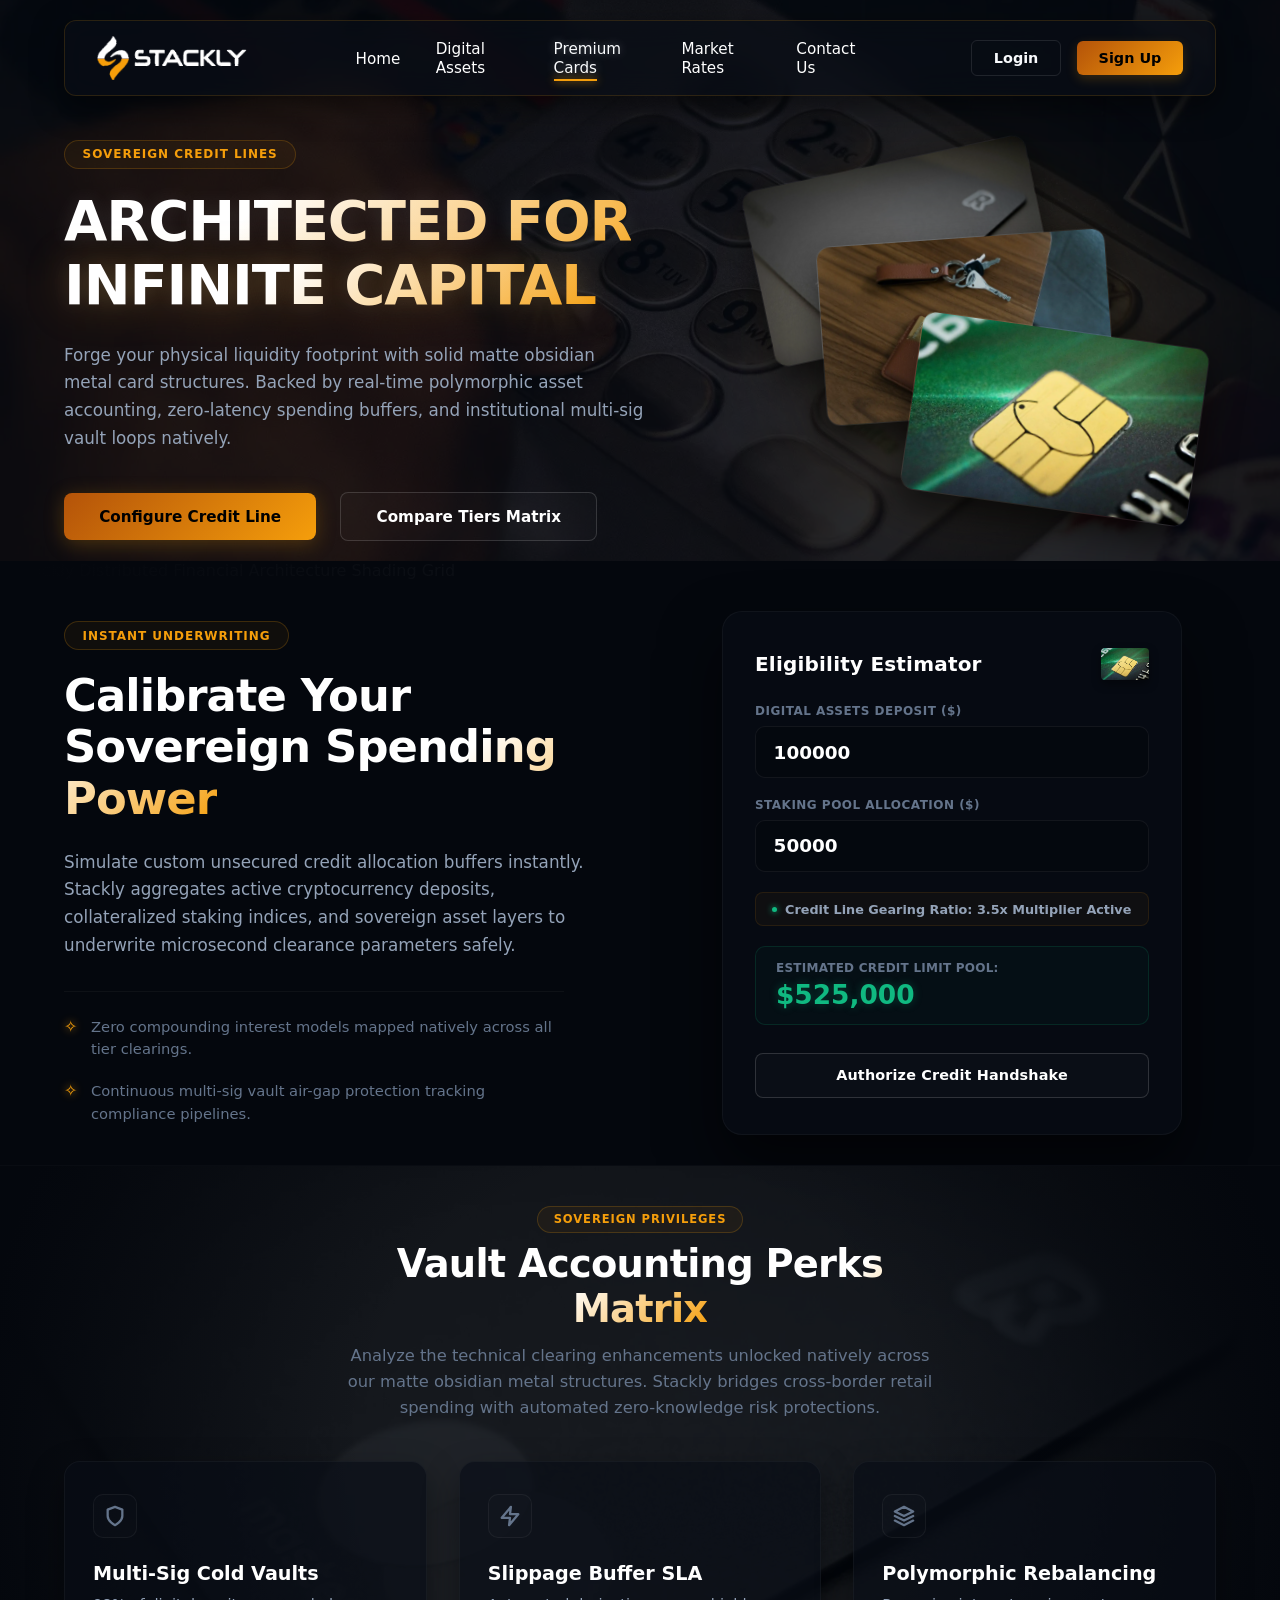
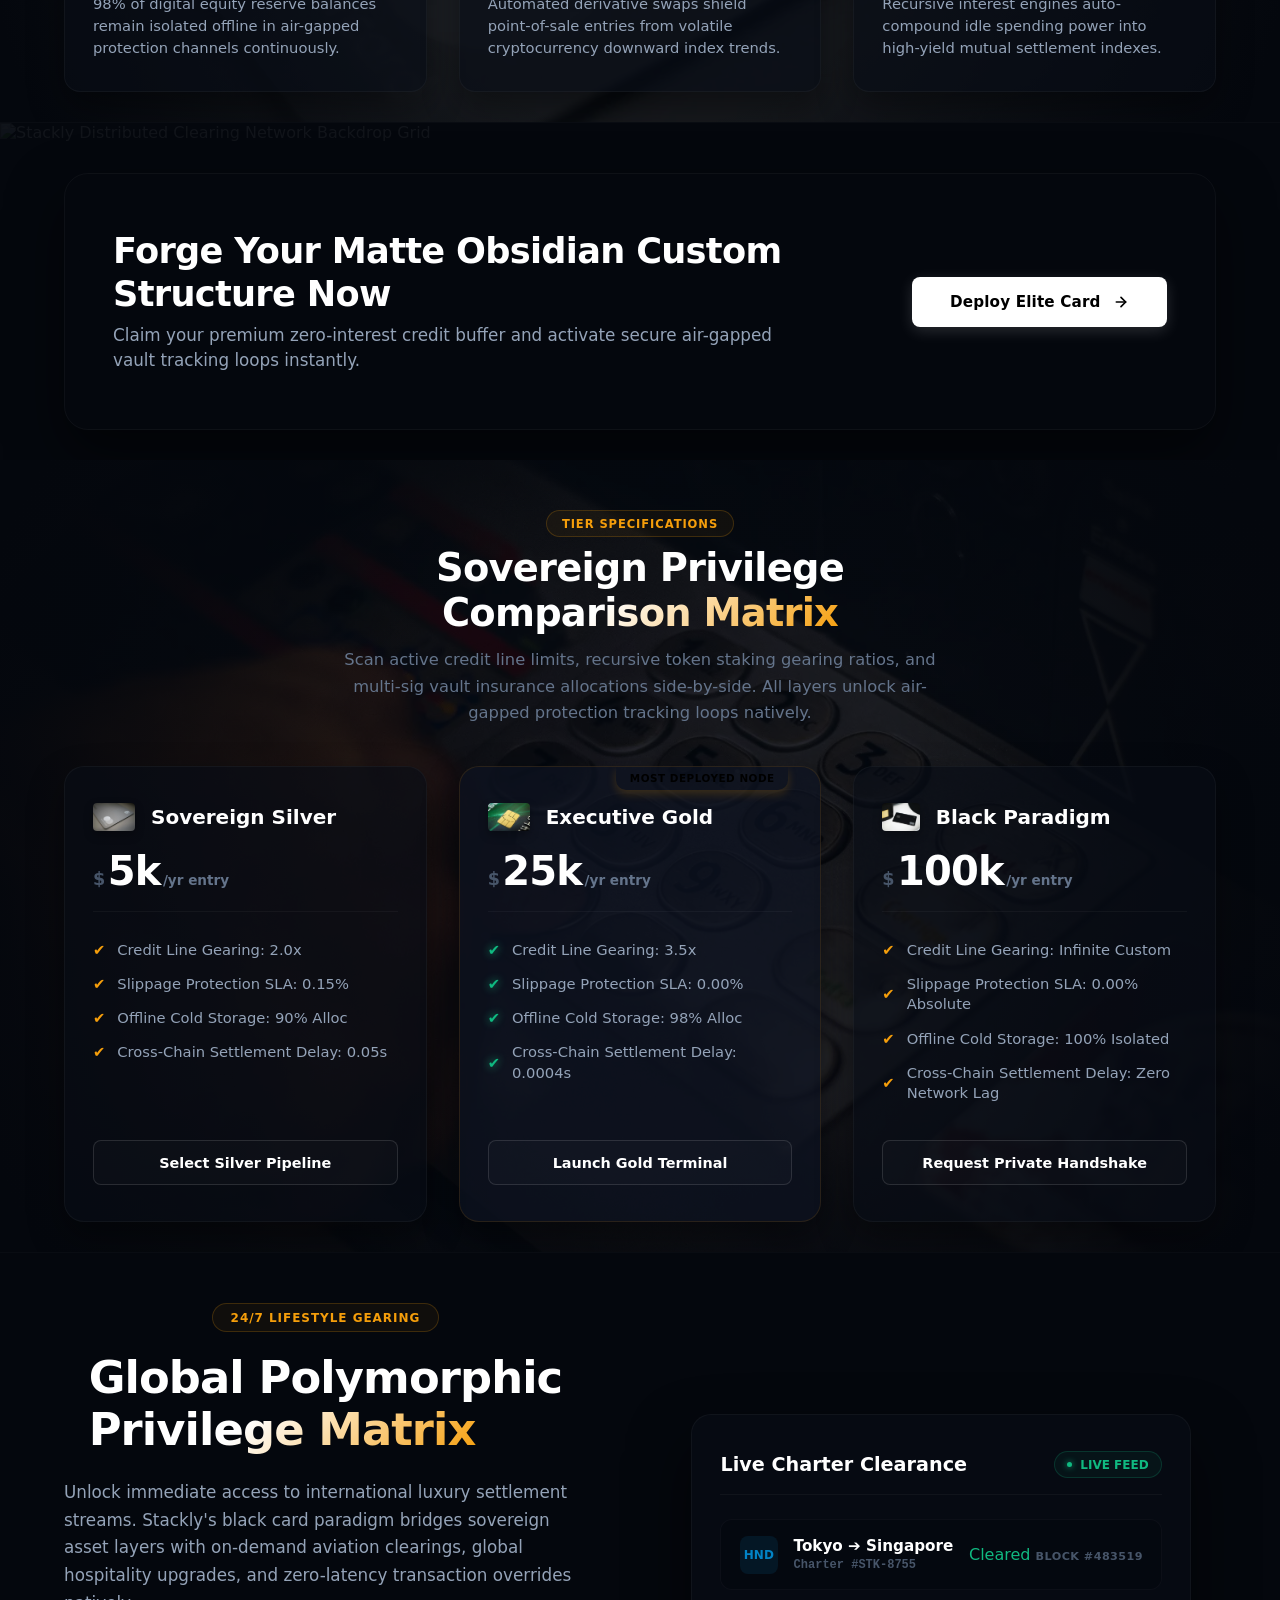
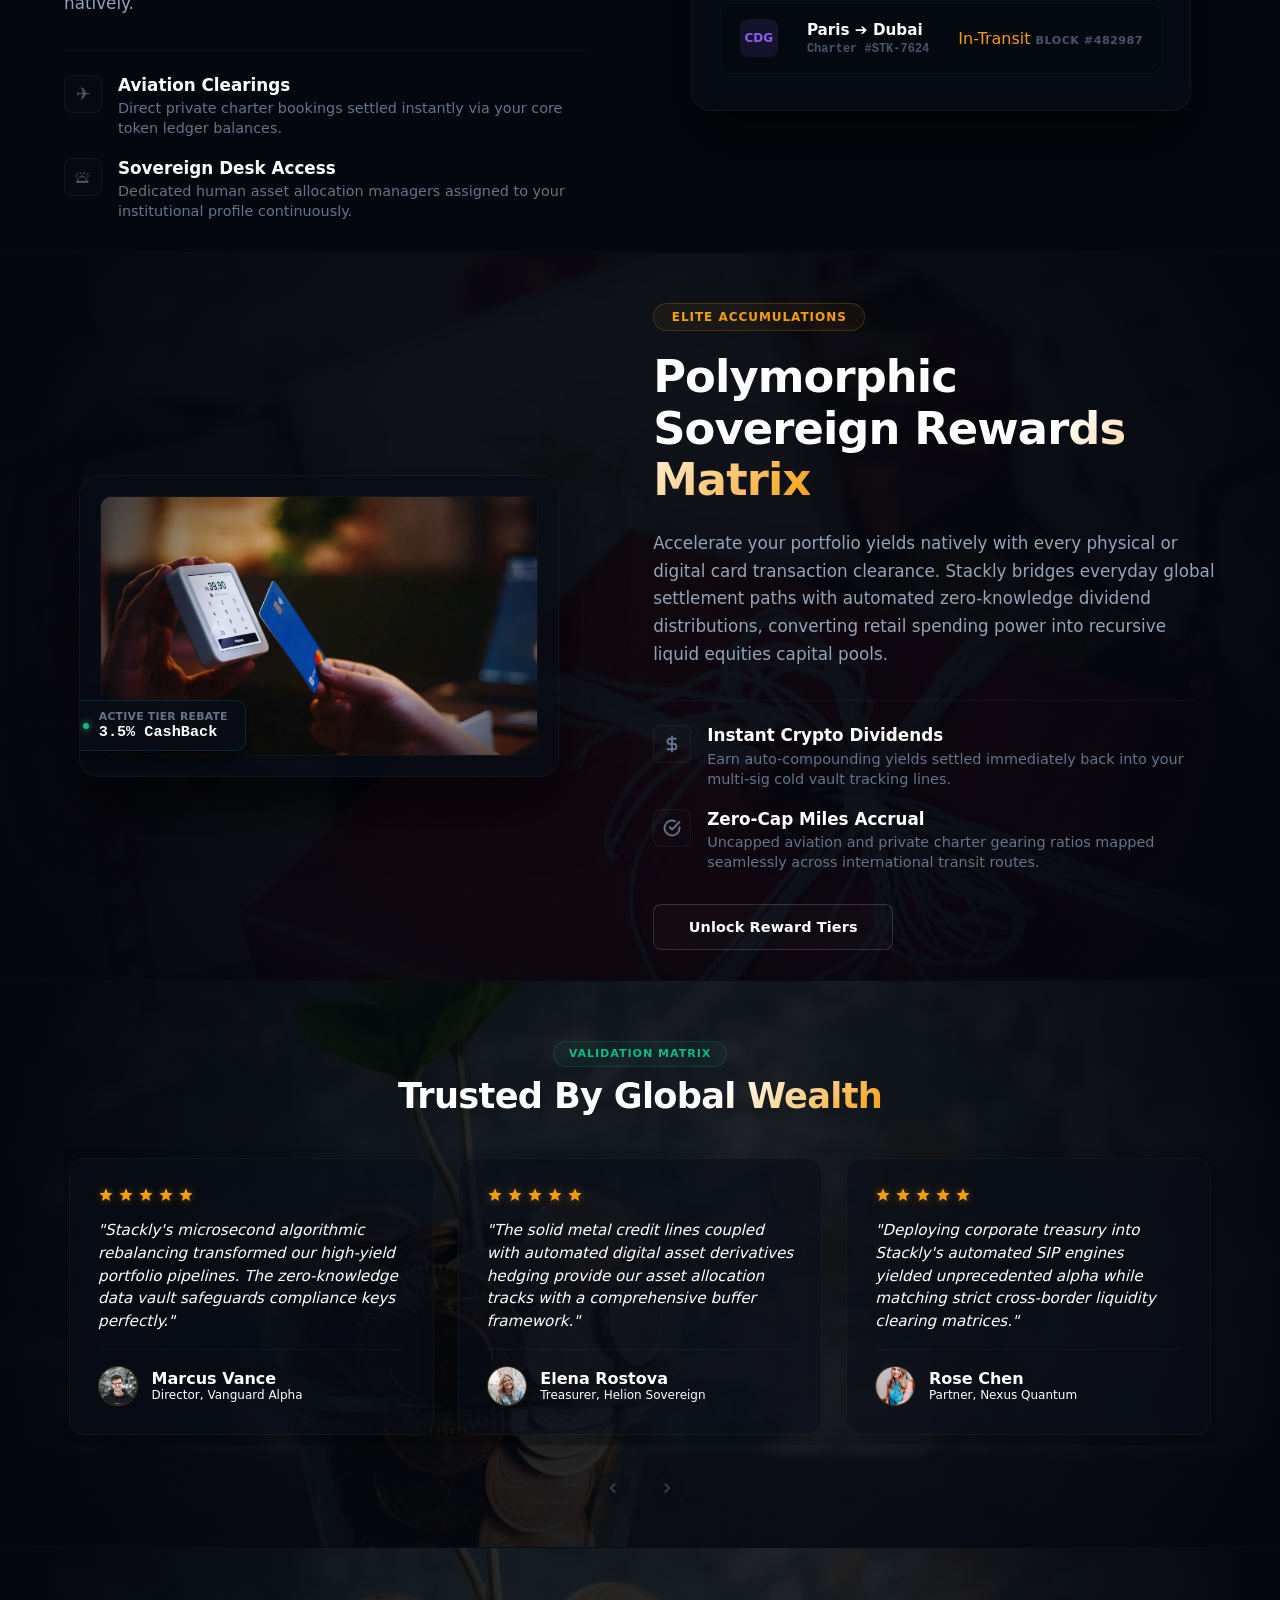
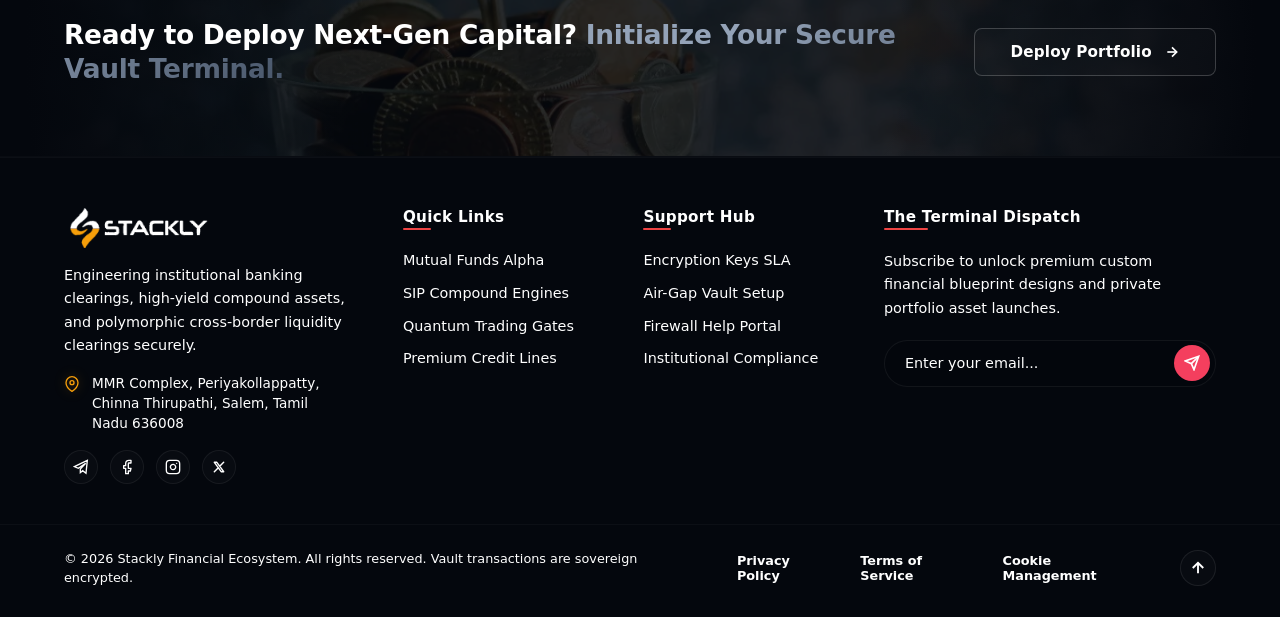
==== cards.html @ 2a7eddb9 "Completed pages" ====
<!DOCTYPE html>
<html lang="en">
<head>
    <meta charset="UTF-8">
    <meta name="viewport" content="width=device-width, initial-scale=1.0">
    <title>Secure Banking Entry | Stackly</title>
    <!-- Link to external CSS sheet -->
    <link rel="stylesheet" href="style.css">
</head>
<body>

    <!-- Preloader Shield Screen -->
    <div id="preloader">
        <div class="bg-grid"></div>
        <div class="preloader-content">
            
            <div class="logo-wrapper">
                <div class="logo-ring"></div>
                <!-- Premium Vector Bank Icon -->
                <svg class="logo-svg" viewBox="0 0 24 24" fill="none" stroke="currentColor" stroke-width="1.5" stroke-linecap="round" stroke-linejoin="round">
                    <path d="M12 22V8M5 12H19M5 17H19M2 22H22M12 2L2 7H22L12 2Z"/>
                </svg>
            </div>

            <h1>Stackly Secure Bank</h1>
            <div class="status-msg" id="loading-text">Initializing Firewall...</div>

            <div class="progress-container">
                <div class="progress-bar"></div>
            </div>
            
        </div>
    </div>

   
<script>
    // Dynamic Financial Network Handshake Messages
const updates = [
    { time: 0, text: "Initializing Security Firewall..." },
    { time: 600, text: "Configuring End-to-End Handshake..." },
    { time: 1300, text: "Syncing Cryptographic Ledger Assets..." },
    { time: 2000, text: "Gateway Decryption Approved." }
];

const textElement = document.getElementById('loading-text');

// Loop through each progress text sequence smoothly
updates.forEach(phase => {
    setTimeout(() => {
        textElement.innerText = phase.text;
        
        // Turn the final verification text status to glowing green
        if (phase.text.includes("Approved")) {
            textElement.style.color = "var(--success-glow)";
            textElement.style.textShadow = "0 0 10px rgba(16, 185, 129, 0.4)";
        }
    }, phase.time);
});

// Rigid dismissal trigger locked strictly under 3 seconds (2800 milliseconds)
window.addEventListener('DOMContentLoaded', () => {
    setTimeout(() => {
        const loader = document.getElementById('preloader');
        const content = document.getElementById('app-content');
        
        // Hide preloader shield via smooth visual transition
        loader.style.opacity = '0';
        loader.style.visibility = 'hidden';
        
        // Reveal main dashboard console workspace
        content.classList.add('visible');
    }, 2800); 
});

</script>
  

    <!-- Floating Transparent Header -->
<header class="navbar-wrapper">
        <div class="navbar-container">
            
            
            <div class="brand-logo" id="logoBtn" title="Refresh Secure Vault Terminal">
                <img src="./Assests/logo.webp" alt="Stackly Secure Finance Logo" class="brand-img-fallback">
                
            </div>

            <!-- Zone 2: Centered Navigation Menu List (Transforms into 75% wide drawer on mobile) -->
            <ul class="nav-links" id="navLinks">
    <li><a href="index.html" class="nav-item">Home</a></li>
    <li><a href="digitalassests.html" class="nav-item">Digital Assets</a></li>
    <li><a href="cards.html" class="nav-item">Premium Cards</a></li>
    <li><a href="rates.html" class="nav-item">Market Rates</a></li>
    <li><a href="contact.html" class="nav-item">Contact Us</a></li>
    
    <!-- Mobile View Specific Auth Buttons (Hidden on Desktop) -->
    <div class="auth-group mobile-only-auth">
        <a href="login.html" class="btn-auth btn-login">Login</a>
        <a href="signup.html" class="btn-auth btn-signup">Sign Up</a>
    </div>
</ul>

            <!-- Zone 3: Desktop View Specific Auth Buttons (Hidden on Mobile) -->
            <div class="auth-group desktop-only-auth">
                <a href="login.html" class="btn-auth btn-login">Login</a>
                <a href="signup.html" class="btn-auth btn-signup">Sign Up</a>
            </div>

            <!-- Mobile View Hamburger Icon Button Interface -->
            <button class="hamburger-trigger" id="hamburgerToggle" aria-label="Toggle Navigation Menu">
                <span class="bar"></span>
                <span class="bar"></span>
                <span class="bar"></span>
            </button>

        </div>
    </header>
    
    <!-- Dim Dark Screen Background Overlay veil -->
    <div class="menu-overlay" id="menuOverlay"></div>

<script>
      document.addEventListener('DOMContentLoaded', () => {
    
    // Core Layout Interaction Handles Declarations
    const logoBtn = document.getElementById('logoBtn');
    const hamburgerToggle = document.getElementById('hamburgerToggle');
    const navLinks = document.getElementById('navLinks');
    const menuOverlay = document.getElementById('menuOverlay');
    const navItems = document.querySelectorAll('.nav-item');

    // ==========================================================================
    // 1. BRAND LOGO HARD PAGE REFRESH ENGINE
    // ==========================================================================
    if (logoBtn) {
        logoBtn.addEventListener('click', (event) => {
            event.preventDefault();
            window.location.reload(); // Invokes immediate native hard page document refresh loop
        });
    }

    // ==========================================================================
    // 2. GLASSMORPHISM AUTO-SCROLL MONITOR
    // ==========================================================================
    window.addEventListener('scroll', () => {
        const headerNode = document.querySelector('.navbar-wrapper');
        if (headerNode) {
            if (window.scrollY > 30) {
                headerNode.classList.add('scrolled');
            } else {
                headerNode.classList.remove('scrolled');
            }
        }
    });

    // ==========================================================================
    // 3. RESPONSIVE HAMBURGER & 75% SIDEBAR DRAWER MASTER CONTROLLERS
    // ==========================================================================
    function openMenu() {
        if (hamburgerToggle && navLinks && menuOverlay) {
            hamburgerToggle.classList.add('active');
            navLinks.classList.add('open');
            menuOverlay.classList.add('active');
            
            // FREEZES BACKGROUND SCROLLING: Symmetrically locks window views across both root body & html tags
            document.body.classList.add('scroll-locked');
            document.documentElement.classList.add('scroll-locked');
        }
    }

    function closeMenu() {
        if (hamburgerToggle && navLinks && menuOverlay) {
            hamburgerToggle.classList.remove('active');
            navLinks.classList.remove('open');
            menuOverlay.classList.remove('active');
            
            // ALLOWS SCROLLING AGAIN: Wipes constraint classes to return liquid background tracking instantly
            document.body.classList.remove('scroll-locked');
            document.documentElement.classList.remove('scroll-locked');
        }
    }

    if (hamburgerToggle) {
        hamburgerToggle.addEventListener('click', () => {
            if (navLinks && navLinks.classList.contains('open')) {
                closeMenu();
            } else {
                openMenu();
            }
        });
    }
    
    if (menuOverlay) {
        menuOverlay.addEventListener('click', closeMenu);
    }

    // Automatically close mobile menu and unlock scrolling if a user hits any active navigation link anchor choice
    navItems.forEach(item => {
        item.addEventListener('click', closeMenu);
    });

    // ==========================================================================
    // 4. GLOBAL INTERCEPTION ROUTER FOR 404 TEMPLATE TARGETS
    // ==========================================================================
    const secureLinks404 = document.querySelectorAll('a[href="404.html"], .btn-auth');

    secureLinks404.forEach(link => {
        link.addEventListener('click', (event) => {
            event.preventDefault(); 
            closeMenu(); // Safeguard: shut open drawers before navigation transitions
            
            const interfaceSegmentName = link.textContent.trim() || "Secure Gateway Module";
            alert(`🔍 Stackly Route Monitor:\n\n"${interfaceSegmentName}" has been routed into a 404 navigation point safely!`);
            window.location.href = "404.html";
        });
    });

    // ==========================================================================
    // 5. SAFETY CANVAS CLEAN SWEEP OVERRIDE
    // ==========================================================================
    window.addEventListener('resize', () => {
        // Auto-unlocks page scrolling if window workspace scales dynamically back up past mobile limits
        if (window.innerWidth > 1024) {
            closeMenu(); 
        }
    });
});

// --- 14. PRELOADER TERMINAL INTERFACE COMPLETE DETECTION & NAVBAR REVELATION ENGINE ---
document.addEventListener('DOMContentLoaded', () => {
    const preloaderElement = document.getElementById('preloader');
    const masterNavbarWrapper = document.querySelector('.navbar-wrapper');

    // Simulate standard preloader duration timing catch up curves loops
    // Change the timeout delay milliseconds metrics to match your exact loader animation timing config
    setTimeout(() => {
        if (preloaderElement) {
            // 1. Fade out and disable the preloader screen overlays interface canvas
            preloaderElement.style.opacity = '0';
            preloaderElement.style.visibility = 'hidden';
        }

        // 2. Safely reveal the premium glassmorphic navigation header capsule bar after the loader drops out
        if (masterNavbarWrapper) {
            masterNavbarWrapper.classList.add('navbar-visible');
        }
    }, 2500); // 2500ms matches the 2.5s progress-bar loading animation timeline
});

// --- 25. AUTOMATED DYNAMIC NAVIGATION ACTIVE TRACKING ENGINE ---
document.addEventListener('DOMContentLoaded', () => {
    // Extract the complete trailing pathname string segment from the active browser window address
    // Example: "/index.html" or "/digitalassests.html"
    const standardCurrentPath = window.location.pathname;
    
    // Target all navigation anchor link elements rendered inside the master container list
    const masterMenuLinks = document.querySelectorAll('.nav-links .nav-item');

    masterMenuLinks.forEach(link => {
        // Retrieve the literal string contents of the specific node href attribute entry
        const linkTargetHref = link.getAttribute('href');

        // Clean slate reset: Strip any existing active modifiers to avoid page state pollution bugs
        link.classList.remove('active');

        // 1. Precise Path Matching Filter Logic Guard
        if (standardCurrentPath.endsWith(linkTargetHref)) {
            link.classList.add('active');
        } 
        
        // 2. Baseline Default Fallback Guard: If path is a raw root folder slash "/", force Home active status
        else if ((standardCurrentPath === '/' || standardCurrentPath.endsWith('/')) && linkTargetHref === 'index.html') {
            link.classList.add('active');
        }
    });
});

</script>

<!-- Section: Premium Cards High-Impact Portfolio Hero -->
<section class="cards-hero-viewport" id="cards-home" aria-labelledby="cards-hero-headline">
    
    <!-- Zone 1: Ambient Canvas Backdrop Configurations -->
    <div class="cards-bg-canvas">
        <img src="./Assests/ATM pin - bg.webp" alt="Stackly Elite Clearing Matrix Grid" class="cards-vector-backing">
        <div class="cards-masking-shade"></div>
    </div>

    <!-- Zone 2: Main Grid Matrix Constraint Wrapper -->
    <div class="cards-layout-matrix">
        
        <!-- Column A: Descriptive Text Hub Component -->
        <div class="cards-text-cluster">
            <span class="cards-pill-lbl">Sovereign Credit Lines</span>
            <h1 class="cards-title" id="cards-hero-headline">Architected For <br><span>Infinite Capital</span></h1>
            <p class="cards-paragraph">
                Forge your physical liquidity footprint with solid matte obsidian metal card structures. Backed by real-time polymorphic asset accounting, zero-latency spending buffers, and institutional multi-sig vault loops natively.
            </p>
            <div class="cards-action-row">
                <a href="404.html" class="cards-btn btn-gold-neon">Configure Credit Line</a>
                <a href="404.html" class="cards-btn btn-glass-outline">Compare Tiers Matrix</a>
            </div>
        </div>

        <!-- Column B: Asymmetric 3D Tiered Multi-Card Stack Panel -->
        <div class="cards-interactive-pane">
            <div class="card-stack-wrapper">
                <div class="cards-radial-backdrop"></div>
                
                <!-- Card Layer 1: Silver Sovereign Tier -->
                <div class="physical-card-layer card-silver-tier drift-animation-alpha">
                    <img src="./Assests/platinum card.webp" alt="Stackly Sovereign Silver Tier Membership Metal Card" class="card-asset-img">
                </div>

                <!-- Card Layer 2: Gold Vault Executive Tier -->
                <div class="physical-card-layer card-gold-tier drift-animation-beta">
                    <img src="./Assests/gold.webp" alt="Stackly Executive Gold Tier Vault Access Metal Card" class="card-asset-img">
                </div>

                <!-- Card Layer 3: Black Paradigm Elite Tier -->
                <div class="physical-card-layer card-black-tier drift-animation-gamma">
                    <img src="./Assests/infinite card.webp" alt="Stackly Black Paradigm Sovereign Allocation Metal Card" class="card-asset-img">
                </div>

            </div>
        </div>

    </div>
</section>

<style>
    /* ==========================================================================
   STACKLY PREMIUM CARDS PORTFOLIO HERO DESIGN ARCHITECTURE
   ========================================================================== */

/* ==========================================================================
   STACKLY PREMIUM CARDS PORFOLIO HERO - FIXED SPACING UNLOCK
   ========================================================================== */

.cards-hero-viewport {
    position: relative !important;
    display: block !important;
    clear: both !important; /* Forces strict block flow isolation downwards beneath headers */
    width: 100% !important;
    background-color: #04070d;
    
    /* FIXED: Changed from 100vh to auto to stop the browser from forcing empty bottom spacing stretching */
    min-height: auto !important; 
    height: auto !important;
    
    /* SPECIFIC CONFIGURATION: RIGID COMPACT VERTICAL SPACING CONTROLS */
    padding-top: 140px !important;   /* Re-biased top cushion area down to 140px to leave clean space clearance for floating navbar */
    padding-bottom: 20px !important;  /* CRITICAL SPEC SPEC: Hard-locked bottom space strictly to 10px */
    
    box-sizing: border-box;
    overflow: hidden;
    z-index: 5;
}


/* Ambient canvas setup layers backdrop mesh */
.cards-bg-canvas {
    position: absolute;
    top: 0; left: 0; width: 100%; height: 100%;
    z-index: 1; pointer-events: none;
}
.cards-vector-backing {
    width: 105%; height: 105%; object-fit: cover; opacity: 0.14;
    animation: cardsBackingDrift 22s linear infinite alternate;
}
.cards-masking-shade {
    position: absolute; top: 0; left: 0; width: 100%; height: 100%;
    background: radial-gradient(circle at center, transparent 30%, #04070d 95%),
                linear-gradient(180deg, transparent 40%, #04070d 100__);
}

/* Master Grid Alignment Matrix Split Layout Cores */
.cards-layout-matrix {
    position: relative;
    z-index: 5;
    max-width: 1400px;
    margin: 0 auto;
    display: grid;
    grid-template-columns: 1.1fr 0.9fr; /* Asymmetric split grid proportions */
    gap: 5rem;
    align-items: center;
    padding: 0 5%;
}

/* --- COLUMN A: COPYWRITING MARKETING HUB STYLING --- */
.cards-text-cluster { display: flex; flex-direction: column; align-items: flex-start; }

.cards-pill-lbl {
    display: inline-block;
    background: rgba(245, 158, 11, 0.05);
    border: 1px solid rgba(245, 158, 11, 0.2);
    padding: 0.4rem 1.1rem;
    border-radius: 50px;
    font-size: 0.75rem;
    font-weight: 700;
    color: #f59e0b;
    text-transform: uppercase;
    letter-spacing: 0.08em;
    margin-bottom: 1.25rem;
    animation: cardsFadeInUp 0.8s ease forwards;
}

.cards-title {
    font-size: 3.5rem;
    font-weight: 800;
    line-height: 1.15;
    color: #ffffff;
    letter-spacing: -0.02em;
    margin-bottom: 1.5rem;
    animation: cardsFadeInUp 1s ease 0.2s forwards;
    opacity: 0;
}
.cards-title span {
    background: linear-gradient(135deg, #ffffff 40%, #f59e0b 100%);
    -webkit-background-clip: text;
    -webkit-text-fill-color: transparent;
    filter: drop-shadow(0 0 20px rgba(245, 158, 11, 0.25));
}

.cards-paragraph {
    font-size: 1.05rem;
    color: #94a3b8;
    line-height: 1.65;
    margin-bottom: 2.5rem;
    max-width: 580px;
    transition: color 0.3s ease, text-shadow 0.3s ease;
    animation: cardsFadeInUp 1s ease 0.4s forwards;
    opacity: 0;
}
.cards-paragraph:hover {
    color: #ffffff;
    text-shadow: 0 0 10px rgba(245, 158, 11, 0.35); /* Amber typographical text glow bloom on hover */
}

/* Call to actions trigger elements button rows */
.cards-action-row {
    display: flex;
    gap: 1.5rem;
    align-items: center;
    animation: cardsFadeInUp 1s ease 0.5s forwards;
    opacity: 0;
}

.cards-btn {
    text-decoration: none;
    font-weight: 700;
    font-size: 0.95rem;
    padding: 0.9rem 2.2rem;
    border-radius: 8px;
    transition: all 0.4s cubic-bezier(0.165, 0.84, 0.44, 1);
    text-align: center;
}

.btn-gold-neon {
    background: linear-gradient(135deg, #b45309 0%, #f59e0b 100%);
    color: #000000;
    box-shadow: 0 4px 20px rgba(245, 158, 11, 0.25);
}
.btn-gold-neon:hover {
    transform: translateY(-3px);
    box-shadow: 0 8px 30px rgba(245, 158, 11, 0.55);
    filter: brightness(1.1);
}

.btn-glass-outline {
    color: #ffffff;
    border: 1px solid rgba(255, 255, 255, 0.15);
    background: rgba(255, 255, 255, 0.02);
    backdrop-filter: blur(10px);
}
.btn-glass-outline:hover {
    border-color: #f59e0b;
    background: rgba(245, 158, 11, 0.04);
    color: #f59e0b;
    box-shadow: 0 0 20px rgba(245, 158, 11, 0.15);
    transform: translateY(-2px);
}

/* --- COLUMN B: 3D ASYMMETRIC STACKED PREMIUM CARDS --- */
.cards-interactive-pane {
    display: flex;
    justify-content: center;
    align-items: center;
    position: relative;
    animation: cardsScaleIn 1.2s cubic-bezier(0.165, 0.84, 0.44, 1) forwards;
}

.card-stack-wrapper {
    position: relative;
    width: 100%;
    max-width: 440px;
    height: 400px; /* Rigid vertical height container wraps multiple overlap cards elements */
}

.cards-radial-backdrop {
    position: absolute;
    width: 120%; height: 120%;
    top: -10%; left: -10%;
    background: radial-gradient(circle at center, rgba(245, 158, 11, 0.1) 0%, transparent 70%);
    filter: blur(40px);
    z-index: 1; pointer-events: none;
}

/* Master core hardware isolated layering engine properties configuration */
.physical-card-layer {
    position: absolute;
    width: 290px;
    height: 180px;
    border-radius: 14px;
    overflow: hidden;
    box-shadow: 0 15px 35px rgba(0, 0, 0, 0.6);
    transition: transform 0.6s cubic-bezier(0.165, 0.84, 0.44, 1), 
                box-shadow 0.6s ease, 
                filter 0.6s ease;
    will-change: transform;
}

.card-asset-img {
    width: 100% !important;
    height: 100% !important;
    object-fit: cover !important; /* Proportional edge fit: prevents geometric card distortions */
    border: 1px solid rgba(255, 255, 255, 0.06);
    border-radius: 14px;
}

/* Initial 3D Spatial Offsets Placements Stack Mapping mapping */
.card-silver-tier {
    top: 5%; left: 0;
    z-index: 2;
    transform: rotate(-12deg);
    filter: brightness(0.65) blur(0.5px);
}

.card-gold-tier {
    top: 24%; left: 15%;
    z-index: 3;
    transform: rotate(-4deg);
    filter: brightness(0.8);
}

.card-black-tier {
    bottom: 8%; right: -5px;
    z-index: 4;
    transform: rotate(8deg);
}

/* ==========================================================================
   ADVANCED HOVER DE-SYNC TRANSLATIONS FOR REAL VISUAL DEPTH FIELDS
   ========================================================================== */

/* De-synchronizes and expands the stacked layers outward on envelope tracking hover events */
.card-stack-wrapper:hover .card-silver-tier {
    transform: translate3d(-35px, -25px, 0) rotate(-18deg) scale(0.95);
    filter: brightness(0.8) blur(0px);
    z-index: 2;
}

.card-stack-wrapper:hover .card-gold-tier {
    transform: translate3d(-10px, -5px, 0) rotate(-2deg) scale(1.02);
    filter: brightness(0.95);
    z-index: 3;
}

.card-stack-wrapper:hover .card-black-tier {
    transform: translate3d(35px, 25px, 0) rotate(14deg) scale(1.06);
    box-shadow: 0 25px 50px rgba(0, 0, 0, 0.85), 0 0 25px rgba(245, 158, 11, 0.2);
    z-index: 4;
}

/* --- CONTINUOUS CINEMATIC DRIFTING ANIMATIONS --- */
.drift-animation-alpha { animation: cardsDriftAlpha 5s ease-in-out infinite alternate; }
.drift-animation-beta { animation: cardsDriftBeta 6s ease-in-out infinite alternate-reverse; }
.drift-animation-gamma { animation: cardsDriftGamma 5.5s ease-in-out infinite alternate; }

@keyframes cardsDriftAlpha { 0% { margin-top: 0; } 100% { margin-top: -8px; } }
@keyframes cardsDriftBeta { 0% { margin-top: 0; } 100% { margin-top: 10px; } }
@keyframes cardsDriftGamma { 0% { margin-top: 0; } 100% { margin-top: -6px; } }

@keyframes cardsFadeInUp {
    0% { transform: translateY(25px); opacity: 0; }
    100% { transform: translateY(0); opacity: 1; }
}
@keyframes cardsScaleIn {
    0% { transform: scale(0.97); opacity: 0; }
    100% { transform: scale(1); opacity: 1; }
}
@keyframes cardsBackingPan {
    0% { transform: scale(1) translate(0, 0); }
    100% { transform: scale(1.04) translate(-1%, -1%); }
}

/* ==========================================================================
   RESPONSIVE DESIGN MANAGEMENT VIEWPORTS CONFIGURATION BREAKPOINTS
   ========================================================================== */
@media (max-width: 1140px) {
    .cards-title { font-size: 2.8rem; }
    .card-silver-tier { left: 15px; }
    .card-black-tier { right: 15px; }
}

@media (max-width: 992px) {
    .cards-hero-viewport { padding-top: 100px !important; } /* Tightens top boundary space limits on tablet grids */
    .cards-layout-matrix {
        grid-template-columns: 1fr; /* Re-stacks grids layout to single columns blocks on tablet configurations */
        gap: 4rem;
        text-align: center;
    }
    .cards-paragraph { margin-left: auto; margin-right: auto; }
    .cards-action-row { justify-content: center; }
    
    /* Converts 3D space overlaps into vertical responsive listings blocks safely to prevent clipping elements */
    .cards-interactive-pane { order: 2; display: flex; flex-direction: column; width: 100%; }
    .cards-text-cluster { order: 1; }
    
    .card-stack-wrapper { height: auto; display: flex; flex-direction: column; align-items: center; gap: 1rem; max-width: 440px; }
    .physical-card-layer { position: static !important; transform: none !important; animation: none !important; width: 100%; max-width: 320px; height: 200px; }
    .physical-card-layer filter { filter: none !important; }
}

@media (max-width: 480px) {
    .cards-title { font-size: 2.2rem; }
    .cards-action-row { flex-direction: column; width: 100%; gap: 1rem; }
    .cards-btn { width: 100%; }
    .physical-card-layer { height: 180px; }
}

</style>

<!-- Section: Premium Credit Limit Eligibility Estimator Matrix -->
<section class="eligibility-matrix-viewport" id="eligibility-estimator" aria-labelledby="matrix-title-id">
    
    <!-- Zone 1: Ambient Backdrop Canvas Configuration -->
    <div class="eligibility-bg-canvas">
        <img src="./Assets/analytics-grid-bg.webp" alt="Stackly Distributed Financial Architecture Shading Grid" class="eligibility-vector-backing">
        <div class="eligibility-masking-shade"></div>
    </div>

    <!-- Zone 2: Main Grid Matrix Constraint Wrapper -->
    <div class="eligibility-layout-matrix">
        
        <!-- Column A: Descriptive Technical Text Hub Component -->
        <div class="eligibility-text-cluster">
            <span class="eligibility-pill-lbl">Instant Underwriting</span>
            <h2 class="eligibility-title" id="matrix-title-id">Calibrate Your Sovereign <span>Spending Power</span></h2>
            <p class="eligibility-paragraph">
                Simulate custom unsecured credit allocation buffers instantly. Stackly aggregates active cryptocurrency deposits, collateralized staking indices, and sovereign asset layers to underwrite microsecond clearance parameters safely.
            </p>
            
            <!-- Real-Time Vault Metrics Micro-Grid Panel -->
            <div class="eligibility-features-board">
                <div class="eligibility-feature-node">
                    <span class="feat-icon-bullet">✧</span>
                    <span class="feat-desc-text">Zero compounding interest models mapped natively across all tier clearings.</span>
                </div>
                <div class="eligibility-feature-node">
                    <span class="feat-icon-bullet">✧</span>
                    <span class="feat-desc-text">Continuous multi-sig vault air-gap protection tracking compliance pipelines.</span>
                </div>
            </div>
        </div>

        <!-- Column B: Interactive Dynamic Credit Limit Calculator Card Component -->
        <div class="eligibility-calculator-block">
            <div class="estimator-card-wrapper">
                <div class="estimator-neon-glow-edge"></div>
                <div class="estimator-inner-housing">
                    
                    <div class="estimator-card-header">
                        <h3 class="estimator-header-title">Eligibility Estimator</h3>
                        <img src="./Assests/infinite card.webp" alt="Sovereign Allocation Metal Card Micro Visual" class="estimator-mini-card">
                    </div>
                    
                    <!-- Input Input Block Group 1 -->
                    <div class="estimator-input-box">
                        <label for="estCollateralDeposit">Digital Assets Deposit ($)</label>
                        <div class="estimator-input-row">
                            <input type="number" id="estCollateralDeposit" value="100000" min="1000" step="5000">
                        </div>
                    </div>

                    <!-- Input Input Block Group 2 -->
                    <div class="estimator-input-box">
                        <label for="estStakingYield">Staking Pool Allocation ($)</label>
                        <div class="estimator-input-row">
                            <input type="number" id="estStakingYield" value="50000" min="0" step="2500">
                        </div>
                    </div>

                    <!-- Real-Time Gearing Speed Ratio Telemetry Track Matrix Feed -->
                    <div class="estimator-gearing-ticker">
                        <span class="estimator-ticker-dot"></span>
                        <span>Credit Line Gearing Ratio: 3.5x Multiplier Active</span>
                    </div>

                    <!-- Output Result Frame Component -->
                    <div class="estimator-live-output">
                        <span class="output-lbl-text">Estimated Credit Limit Pool:</span>
                        <span class="output-val-num" id="creditLimitResultDisplay">$525,000</span>
                    </div>

                    <!-- Submission Action Interceptor Trigger Component Route -->
                    <a href="404.html" class="estimator-execute-btn">Authorize Credit Handshake</a>

                </div>
            </div>
        </div>

    </div>
</section>

<style>
    /* ==========================================================================
   INTERACTIVE RE-BALANCED ELIGIBILITY ESTIMATOR SECTION STYLING
   ========================================================================== */

.eligibility-matrix-viewport {
    position: relative !important;
    display: block !important;
    clear: both !important; /* Total height separation shield protection layer from previous elements */
    width: 100% !important;
    background-color: #04070d;
    
    /* SPECIFIC CONFIGURATION SPECS: FORCED COMPACT VIEW BUFFER SPACES PADDING */
    padding-top: 50px !important;    /* Tightened top cushion area down to 50px */
    padding-bottom: 30px !important; /* Tightened bottom cushion area down to 30px */
    
    box-sizing: border-box;
    overflow: hidden;
    z-index: 55;
    border-bottom: 1px solid rgba(255, 255, 255, 0.02);
}

/* Background canvas setup layer backdrop mesh */
.eligibility-bg-canvas {
    position: absolute;
    top: 0; left: 0; width: 100%; height: 100%;
    z-index: 1; pointer-events: none;
}
.eligibility-vector-backing {
    width: 100%; height: 100%; object-fit: cover; opacity: 0.04;
}
.eligibility-masking-shade {
    position: absolute; top: 0; left: 0; width: 100%; height: 100%;
    background: radial-gradient(circle at center, transparent 30%, #04070d 95%);
}

/* Master Grid Alignment Matrix Split Layout Cores */
.eligibility-layout-matrix {
    position: relative;
    z-index: 5;
    max-width: 1400px;
    margin: 0 auto;
    display: grid;
    grid-template-columns: 1fr 1fr;
    gap: 6rem;
    align-items: center;
    padding: 0 5%;
}

/* --- COLUMN A: COPYWRITING MARKETING DESCRIPTION LABELS --- */
.eligibility-text-cluster { display: flex; flex-direction: column; align-items: flex-start; }

.eligibility-pill-lbl {
    display: inline-block;
    background: rgba(245, 158, 11, 0.05);
    border: 1px solid rgba(245, 158, 11, 0.2);
    padding: 0.4rem 1.1rem;
    border-radius: 50px;
    font-size: 0.75rem;
    font-weight: 700;
    color: #f59e0b;
    text-transform: uppercase;
    letter-spacing: 0.08em;
    margin-bottom: 1.25rem;
}

.eligibility-title {
    font-size: 2.8rem; font-weight: 800; color: #ffffff; line-height: 1.15; margin-bottom: 1.5rem; letter-spacing: -0.02em;
}
.eligibility-title span {
    background: linear-gradient(135deg, #ffffff 40%, #f59e0b 100%);
    -webkit-background-clip: text;
    -webkit-text-fill-color: transparent;
}

.eligibility-paragraph {
    font-size: 1.05rem; color: #94a3b8; line-height: 1.65; margin-bottom: 2rem; max-width: 580px;
    transition: color 0.3s ease, text-shadow 0.3s ease;
}
.eligibility-paragraph:hover {
    color: #ffffff; text-shadow: 0 0 10px rgba(245, 158, 11, 0.35); /* Amber typographical text glow bloom on hover */
}

/* Technical feature lists points entries block */
.eligibility-features-board {
    display: flex;
    flex-direction: column;
    gap: 1.25rem;
    border-top: 1px solid rgba(255,255,255,0.04);
    padding-top: 1.5rem;
    max-width: 500px;
}
.eligibility-feature-node { display: flex; align-items: flex-start; gap: 0.85rem; text-align: left; }
.feat-icon-bullet { color: #f59e0b; font-weight: 800; line-height: 1; margin-top: 0.15rem; filter: drop-shadow(0 0 4px #f59e0b); }
.feat-desc-text { font-size: 0.92rem; color: #64748b; line-height: 1.5; font-weight: 500; }

/* --- COLUMN B: HIGH TECH CALCULATOR PANEL CARD ENGINE --- */
.eligibility-calculator-block {
    display: flex; justify-content: center; align-items: center; perspective: 1000px; width: 100%;
}
.estimator-card-wrapper { position: relative; width: 100%; max-width: 460px; }

.estimator-inner-housing {
    position: relative; background: rgba(9, 13, 22, 0.65); border: 1px solid rgba(255,255,255,0.04);
    padding: 2.25rem 2rem; border-radius: 20px; box-shadow: 0 30px 60px rgba(0,0,0,0.6); z-index: 2;
    transition: transform 0.5s cubic-bezier(0.165, 0.84, 0.44, 1), border-color 0.5s ease;
}

/* Hidden Absolute Golden Neon Border Outer Highlight Framework Frame */
.estimator-neon-glow-edge {
    position: absolute; top: 0; left: 0; width: 100%; height: 100%;
    border: 1.5px solid transparent; border-radius: 20px; pointer-events: none; z-index: 3;
    transition: all 0.5s ease;
}

/* Interactive Card Position Shifts Tilted Movements & Ambient Halos Blossoms */
.estimator-card-wrapper:hover .estimator-inner-housing {
    transform: rotateX(2deg) rotateY(-2deg) translateY(-3px); border-color: rgba(245, 158, 11, 0.20);
}
.estimator-card-wrapper:hover .estimator-neon-glow-edge {
    border-color: #f59e0b; box-shadow: inset 0 0 15px rgba(245, 158, 11, 0.15), 0 0 25px rgba(245, 158, 11, 0.04);
}

.estimator-card-header { display: flex; justify-content: space-between; align-items: center; margin-bottom: 1.5rem; }
.estimator-header-title { font-size: 1.25rem; font-weight: 700; color: #ffffff; letter-spacing: 0.01em; }
.estimator-mini-card { height: 32px; width: auto; object-fit: contain; border-radius: 4px; box-shadow: 0 4px 10px rgba(0,0,0,0.4); }

/* Input boxes fields systems styles configuration */
.estimator-input-box { display: flex; flex-direction: column; gap: 0.5rem; margin-bottom: 1.25rem; }
.estimator-input-box label { font-size: 0.75rem; font-weight: 600; color: #64748b; text-transform: uppercase; letter-spacing: 0.04em; }
.estimator-input-row { display: flex; background: rgba(4, 7, 13, 0.6); border: 1px solid rgba(255,255,255,0.06); border-radius: 10px; padding: 0.25rem; transition: border-color 0.3s; }
.estimator-input-row:focus-within { border-color: #f59e0b; }
.estimator-input-row input { width: 100%; background: transparent; border: none; outline: none; padding: 0.65rem 0.85rem; color: #ffffff; font-size: 1.15rem; font-weight: 700; }

/* Real-Time Telemetry Multipliers Notification Bar layout box */
.estimator-gearing-ticker {
    display: flex; align-items: center; gap: 0.5rem; margin: 1.25rem 0;
    background: rgba(245, 158, 11, 0.04); padding: 0.55rem 1rem; border-radius: 8px;
    border: 1px solid rgba(245, 158, 11, 0.1); font-size: 0.8rem; font-weight: 600; color: #94a3b8;
}
.estimator-ticker-dot { width: 5px; height: 5px; background-color: #10b981; border-radius: 50%; box-shadow: 0 0 6px #10b981; animation: estPulseBlink 1.5s infinite alternate; }

/* Real-Time Arithmetic Calculation Display Layout Box */
.estimator-live-output {
    display: flex; flex-direction: column; gap: 0.25rem; margin-bottom: 1.75rem;
    background: rgba(16, 185, 129, 0.03); padding: 0.85rem 1.25rem; border-radius: 10px;
    border: 1px solid rgba(16, 185, 129, 0.15);
}
.output-lbl-text { font-size: 0.75rem; color: #64748b; font-weight: 600; text-transform: uppercase; letter-spacing: 0.02em; }
.output-val-num { font-size: 1.65rem; font-weight: 800; color: #10b981; text-shadow: 0 0 10px rgba(16,185,129,0.3); }

/* Secondary White Interactive Outline Action Trigger Buttons */
.estimator-execute-btn {
    display: block; text-align: center; text-decoration: none;
    background: rgba(255, 255, 255, 0.02); color: #ffffff !important;
    border: 1px solid rgba(255, 255, 255, 0.15); padding: 0.85rem; border-radius: 8px;
    font-weight: 700; font-size: 0.9rem; letter-spacing: 0.01em; transition: all 0.4s ease;
}
.estimator-card-wrapper:hover .estimator-execute-btn {
    background: linear-gradient(135deg, #b45309 0%, #f59e0b 100%);
    color: #000000 !important; border-color: transparent; box-shadow: 0 4px 15px rgba(245, 158, 11, 0.35);
}

@keyframes estPulseBlink { 0% { transform: scale(1); opacity: 0.5; } 100% { transform: scale(1.3); opacity: 1; box-shadow: 0 0 8px #10b981; } }

/* ==========================================================================
   RESPONSIVE DESIGN MANAGEMENT BREAKPOINTS RE-STACKS MAPS
   ========================================================================== */
@media (max-width: 1024px) {
    .eligibility-layout-matrix { grid-template-columns: 1fr; gap: 4rem; text-align: center; }
    .eligibility-paragraph { margin-left: auto; margin-right: auto; }
    .eligibility-features-board { margin: 0 auto; }
    .estimator-card-wrapper { margin: 0 auto; }
}
@media (max-width: 480px) {
    .eligibility-title { font-size: 2rem; }
    .estimator-inner-housing { padding: 1.5rem 1.25rem; }
    .output-val-num { font-size: 1.35rem; }
}

</style>

<script>
    // --- 26. PREMIUM CREDIT UNDERWRITING ELIGIBILITY ARITHMETIC MECHANICS ---
document.addEventListener('DOMContentLoaded', () => {
    const assetDepositInput = document.getElementById('estCollateralDeposit');
    const stakeYieldInput = document.getElementById('estStakingYield');
    const creditResultDisplayNode = document.getElementById('creditLimitResultDisplay');

    if (assetDepositInput && stakeYieldInput && creditResultDisplayNode) {
        function executeUnderwritingRecalculation() {
            const rawDepositValue = parseFloat(assetDepositInput.value);
            const rawStakeValue = parseFloat(stakeYieldInput.value);
            
            // Premium Platform Capital Multiplier Allocation Ratio (3.5x Multiplier Stance)
            const clearingGearingMultiplier = 3.5;

            if (isNaN(rawDepositValue) || isNaN(rawStakeValue) || rawDepositValue < 0 || rawStakeValue < 0) {
                creditResultDisplayNode.innerText = "$0";
                return;
            }

            // Formula: Credit Allocation Pool = (Assets Deposit + Staking Allocation) * Multiplier
            const totalUnderwrittenCreditLine = (rawDepositValue + rawStakeValue) * clearingGearingMultiplier;

            // Render live result numbers back safely with standard currency local constraints
            creditResultDisplayNode.innerText = `$${totalUnderwrittenCreditLine.toLocaleString('en-US', { minimumFractionDigits: 0, maximumFractionDigits: 0 })}`;
        }

        // Attach layout interaction input monitors variables listeners hooks
        assetDepositInput.addEventListener('input', executeUnderwritingRecalculation);
        stakeYieldInput.addEventListener('input', executeUnderwritingRecalculation);

        // Run primary calculation to line up defaults states values immediately
        executeUnderwritingRecalculation();
    }
});

</script>

<!-- Semantic SEO-Safe Premium Cards Features Matrix Section -->
<section class="cards-features-viewport" id="premium-benefits" aria-labelledby="features-master-headline">
    
    <!-- Zone 1: Ambient Canvas Backdrop Configurations -->
    <div class="cfeats-bg-canvas">
        <img src="./Assests/platinum card.webp" alt="Stackly Real-Time Capital Settlement Network Shading" class="cfeats-vector-backing">
        <div class="cfeats-masking-shade"></div>
    </div>

    <div class="cfeats-layout-container">
        
        <!-- Zone 2: Section Header Group (SEO Structured Hierarchy) -->
        <header class="cfeats-header-block">
            <span class="cfeats-pill-tag">Sovereign Privileges</span>
            <h2 class="cfeats-title" id="features-master-headline">Vault Accounting <span>Perks Matrix</span></h2>
            <p class="cfeats-summary">
                Analyze the technical clearing enhancements unlocked natively across our matte obsidian metal structures. Stackly bridges cross-border retail spending with automated zero-knowledge risk protections.
            </p>
        </header>

        <!-- Zone 3: Responsive Multi-Column Creative Feature Grid Matrix -->
        <div class="cfeats-grid-matrix">
            
            <!-- Benefit Card Item 1 (Hosting pure inline SVG Shield vector) -->
            <article class="cfeats-node-item" aria-label="Multi-Sig Vault Escrow Security Feature">
                <div class="cfeats-inner-housing">
                    <span class="cfeats-node-icon">
                        <svg class="cfeats-node-icon-svg" width="22" height="22" viewBox="0 0 24 24" fill="none" stroke="currentColor" stroke-width="2.5" stroke-linecap="round" stroke-linejoin="round">
                            <path d="M12 22s8-4 8-10V5l-8-3-8 3v7c0 6 8 10 8 10z"/>
                        </svg>
                    </span>
                    <div class="cfeats-node-text">
                        <h3 class="cfeats-node-title">Multi-Sig Cold Vaults</h3>
                        <p class="cfeats-node-desc">98% of digital equity reserve balances remain isolated offline in air-gapped protection channels continuously.</p>
                    </div>
                </div>
            </article>

            <!-- Benefit Card Item 2 (Hosting pure inline SVG Lightning vector) -->
            <article class="cfeats-node-item" aria-label="Microsecond Slippage Mitigation Feature">
                <div class="cfeats-inner-housing">
                    <span class="cfeats-node-icon">
                        <svg class="cfeats-node-icon-svg" width="22" height="22" viewBox="0 0 24 24" fill="none" stroke="currentColor" stroke-width="2.5" stroke-linecap="round" stroke-linejoin="round">
                            <polygon points="13 2 3 14 12 14 11 22 21 10 12 10 13 2"/>
                        </svg>
                    </span>
                    <div class="cfeats-node-text">
                        <h3 class="cfeats-node-title">Slippage Buffer SLA</h3>
                        <p class="cfeats-node-desc">Automated derivative swaps shield point-of-sale entries from volatile cryptocurrency downward index trends.</p>
                    </div>
                </div>
            </article>

            <!-- Benefit Card Item 3 (Hosting pure inline SVG Stack vector) -->
            <article class="cfeats-node-item" aria-label="Recursive Asset Yield Rebalancing Feature">
                <div class="cfeats-inner-housing">
                    <span class="cfeats-node-icon">
                        <svg class="cfeats-node-icon-svg" width="22" height="22" viewBox="0 0 24 24" fill="none" stroke="currentColor" stroke-width="2.5" stroke-linecap="round" stroke-linejoin="round">
                            <polygon points="12 2 2 7 12 12 22 7 12 2"/>
                            <polyline points="2 17 12 22 22 17"/>
                            <polyline points="2 12 12 17 22 12"/>
                        </svg>
                    </span>
                    <div class="cfeats-node-text">
                        <h3 class="cfeats-node-title">Polymorphic Rebalancing</h3>
                        <p class="cfeats-node-desc">Recursive interest engines auto-compound idle spending power into high-yield mutual settlement indexes.</p>
                    </div>
                </div>
            </article>

        </div>

    </div>
</section>

<style>
    /* ==========================================================================
   CREATIVE CARDS FEATURES BENIFITS GRID DESIGN SYSTEM
   ========================================================================== */

.cards-features-viewport {
    position: relative !important;
    display: block !important;
    clear: both !important; /* Total height separation shield protection layer from previous elements */
    width: 100% !important;
    background-color: #04070d;
    
    /* SPECIFIC CONFIGURATION SPECS: FORCED COMPACT VIEW BUFFER SPACES PADDING */
    padding-top: 40px !important;    /* Tightened top cushion area down to 50px */
    padding-bottom: 30px !important; /* Tightened bottom cushion area down to 30px */
    
    box-sizing: border-box;
    overflow: hidden;
    z-index: 55;
    border-bottom: 1px solid rgba(255, 255, 255, 0.02);
}

/* Background canvas setup layers backdrop mesh */
.cfeats-bg-canvas {
    position: absolute;
    top: 0; left: 0; width: 100%; height: 100%;
    z-index: 1; pointer-events: none;
}
.cfeats-vector-backing {
    width: 100%; height: 100%; object-fit: cover; opacity: 0.13;
}
.cfeats-masking-shade {
    position: absolute; top: 0; left: 0; width: 100%; height: 100%;
    background: radial-gradient(circle at center, transparent 40%, #04070d 95%);
}

.cfeats-layout-container {
    max-width: 1400px;
    margin: 0 auto;
    width: 100%;
}

/* Tight Header Cluster Configurations */
.cfeats-header-block {
    text-align: center;
    max-width: 720px;
    margin: 0 auto 2.5rem auto; /* Tight margin spacing limit block */
    position: relative;
    z-index: 5;
    padding: 0 5%;
}
.cfeats-pill-tag {
    display: inline-block;
    background: rgba(245, 158, 11, 0.05);
    border: 1px solid rgba(245, 158, 11, 0.2);
    padding: 0.35rem 0.95rem;
    border-radius: 50px;
    font-size: 0.72rem;
    font-weight: 700;
    color: #f59e0b;
    text-transform: uppercase;
    letter-spacing: 0.08em;
    margin-bottom: 0.5rem;
}
.cfeats-title {
    font-size: 2.4rem;
    font-weight: 800;
    color: #ffffff;
    letter-spacing: -0.02em;
    margin-bottom: 0.75rem;
}
.cfeats-title span {
    background: linear-gradient(135deg, #ffffff 40%, #f59e0b 100%);
    -webkit-background-clip: text;
    -webkit-text-fill-color: transparent;
}
.cfeats-summary {
    font-size: 1.02rem;
    color: #64748b;
    line-height: 1.6;
}

/* --- MULTI-COLUMN HIGH VISIBILITY RESPONSIVE GRID --- */
.cfeats-grid-matrix {
    position: relative;
    z-index: 5;
    display: grid;
    grid-template-columns: repeat(3, 1fr); /* Continuous desktop triple column distribution */
    gap: 2rem;
    padding: 0 5%;
}

.cfeats-node-item {
    position: relative;
    border-radius: 16px;
    background: rgba(9, 13, 22, 0.65);
    border: 1px solid rgba(255, 255, 255, 0.04);
    box-shadow: 0 15px 35px rgba(0, 0, 0, 0.4);
    transition: transform 0.5s cubic-bezier(0.165, 0.84, 0.44, 1), 
                border-color 0.5s ease, 
                box-shadow 0.5s ease;
}

.cfeats-inner-housing {
    padding: 2rem 1.75rem; /* Balanced interior padding spacing overrides */
    display: flex;
    flex-direction: column;
    gap: 1.5rem;
    height: 100%;
    box-sizing: border-box;
}

/* Pure Inline Vector SVG Capsule Framework Base box */
.cfeats-node-icon {
    width: 44px !important;
    height: 44px !important;
    background: rgba(255, 255, 255, 0.01) !important;
    border: 1px solid rgba(255, 255, 255, 0.05) !important;
    border-radius: 10px !important;
    display: flex !important;
    align-items: center !important;
    justify-content: center !important;
    flex-shrink: 0 !important;
    transition: transform 0.4s cubic-bezier(0.165, 0.84, 0.44, 1), 
                border-color 0.4s ease, 
                box-shadow 0.4s ease !important;
}

.cfeats-node-icon-svg {
    color: #64748b;
    transition: color 0.3s ease !important;
}

.cfeats-node-text {
    display: flex;
    flex-direction: column;
    gap: 0.5rem;
    text-align: left;
}

.cfeats-node-title {
    font-size: 1.2rem;
    font-weight: 700;
    color: #ffffff;
    transition: color 0.3s ease;
}

.cfeats-node-desc {
    font-size: 0.92rem;
    color: #94a3b8;
    line-height: 1.5;
}

/* ==========================================================================
   INTERACTIVE HOVER THEMATIC RADIANT AMBER GLOW DRIVERS
   ========================================================================== */

.cfeats-node-item:hover {
    transform: rotateX(2deg) rotateY(-2deg) translateY(-4px);
    border-color: rgba(245, 158, 11, 0.35) !important; /* Lights up a clean neon golden outline tracking line */
    box-shadow: 0 25px 50px rgba(0, 0, 0, 0.75), 0 0 20px rgba(245, 158, 11, 0.04);
}

.cfeats-node-item:hover .cfeats-node-title {
    color: #f59e0b; /* Text hot swap match gold palette standard */
}

.cfeats-node-item:hover .cfeats-node-icon {
    border-color: #f59e0b !important;
    background: #f59e0b !important; /* Inverts capsule background to fill with pure banking gold theme */
    box-shadow: 0 0 15px rgba(245, 158, 11, 0.45) !important; /* Soft radial neon bloom */
    transform: scale(1.06) rotate(2deg);
}

/* Inverts inner vector paths sharply to absolute deep black inside active golden shapes */
.cfeats-node-item:hover .cfeats-node-icon-svg {
    color: #000000 !important;
}

/* ==========================================================================
   RESPONSIVE DESIGN MANAGEMENT BREAKPOINTS RE-STACKS MAPS
   ========================================================================== */
@media (max-width: 1024px) {
    .cfeats-grid-matrix {
        grid-template-columns: repeat(2, 1fr); /* Re-allocates layout tracks structure into standard dual block boxes grid on tablets */
        gap: 1.5rem;
    }
    .cfeats-title { font-size: 2.1rem; }
}

@media (max-width: 680px) {
    .cfeats-grid-matrix {
        grid-template-columns: 1fr; /* Compresses matrix layout panels into simple stacked full width cards rows on phone displays */
        max-width: 440px;
        margin: 0 auto;
    }
    .cards-features-viewport { padding-top: 40px !important; padding-bottom: 25px !important; } /* Proportional vertical cushion spaces safety overrides */
    .cfeats-title { font-size: 1.8rem; }
}

</style>

<!-- Immutable Premium Cards 2-Line CTA Conversion Banner Section -->
<section class="cards-cta-viewport" id="cards-conversion-banner">
    
    <!-- Zone 1: Ambient Canvas Backdrop Configurations -->
    <div class="cards-cta-bg-canvas">
        <img src="./Assets/cta-matrix-shading.webp" alt="Stackly Distributed Clearing Network Backdrop Grid" class="cards-cta-vector-backing">
        <div class="cards-cta-masking-shade"></div>
    </div>

    <!-- Zone 2: Main Grid Matrix Constraint Wrapper -->
    <div class="cards-cta-layout-matrix">
        <div class="cards-cta-glass-housing">
            <div class="cards-cta-neon-glow-edge"></div>
            <div class="cards-cta-inner-content">
                
                <!-- Zone 3: High-Impact 2-Line Typographic Header Cluster -->
                <div class="cards-cta-text-cluster">
                    <h2 class="cards-cta-main-headline">Forge Your Matte Obsidian Custom Structure Now</h2>
                    <p class="cards-cta-sub-headline">Claim your premium zero-interest credit buffer and activate secure air-gapped vault tracking loops instantly.</p>
                </div>

                <!-- Zone 4: Submission Action Link Button (Routes Safely to 404 Page) -->
                <div class="cards-cta-action-block">
                    <a href="404.html" class="cards-cta-execute-btn">
                        <span>Deploy Elite Card</span>
                        <svg class="cards-cta-btn-arrow" width="16" height="16" viewBox="0 0 24 24" fill="none" stroke="currentColor" stroke-width="2.5" stroke-linecap="round" stroke-linejoin="round">
                            <line x1="5" y1="12" x2="19" y2="12"></line>
                            <polyline points="12 5 19 12 12 19"></polyline>
                        </svg>
                    </a>
                </div>

            </div>
        </div>
    </div>
</section>

<style>
    /* ==========================================================================
   STACKLY PREMIUM CARDS CONVERSION CTA BANNER MODULE STYLING
   ========================================================================== */

.cards-cta-viewport {
    position: relative !important;
    display: block !important;
    clear: both !important; /* Forces strict block flow isolation downwards beneath previous structures */
    width: 100% !important;
    background-color: #04070d;
    
    /* SPECIFIC COMPACT SPECIFICATION CONFIGURATION PADDING RESETS */
    padding-top: 50px !important;    /* Tightened top cushion area down to 50px */
    padding-bottom: 30px !important; /* Tightened bottom cushion area down to 30px */
    
    box-sizing: border-box;
    overflow: hidden;
    z-index: 65;
}

/* Background image asset configuration layers canvas */
.cards-cta-bg-canvas {
    position: absolute;
    top: 0; left: 0; width: 100%; height: 100%;
    z-index: 1; pointer-events: none;
}

.cards-cta-vector-backing {
    width: 110%; height: 110%;
    object-fit: cover; opacity: 0.05;
    animation: cardsCtaBackingPan 25s linear infinite alternate;
}

.cards-cta-masking-shade {
    position: absolute; top: 0; left: 0; width: 100%; height: 100%;
    background: radial-gradient(circle at center, transparent 40%, #04070d 95%),
                linear-gradient(180deg, #04070d 0%, transparent 10%, transparent 90%, #04070d 100__);
}

/* Master Grid Alignment Matrix Constraint Wrapper */
.cards-cta-layout-matrix {
    position: relative;
    z-index: 5;
    max-width: 1400px;
    margin: 0 auto;
    width: 100%;
    padding: 0 5%;
}

/* Premium High-Tech Glassmorphic Housing Container Box */
.cards-cta-glass-housing {
    position: relative;
    background: linear-gradient(135deg, rgba(9, 13, 22, 0.75) 0%, rgba(4, 7, 13, 0.4) 100__);
    border: 1px solid rgba(255, 255, 255, 0.04);
    border-radius: 24px;
    box-shadow: 0 25px 55px rgba(0,0,0,0.55);
    overflow: hidden;
    transition: transform 0.5s cubic-bezier(0.165, 0.84, 0.44, 1), border-color 0.5s ease;
}

/* Symmetric Horizontal Alignment Row Housing */
.cards-cta-inner-content {
    padding: 3.5rem 3rem; /* LESS SPACE: Compact interior padding balances your top and bottom spec requirements */
    display: flex;
    justify-content: space-between; /* Creates mathematically precise horizontal distribution across desktop modes */
    align-items: center;
    gap: 4rem;
    position: relative;
    z-index: 2;
}

/* Absolute Glowing Neon Border Highlight Framework Overlay Frame */
.cards-cta-neon-glow-edge {
    position: absolute;
    top: 0; left: 0; width: 100%; height: 100%;
    border: 1.5px solid transparent;
    border-radius: 24px;
    pointer-events: none;
    z-index: 3;
    transition: all 0.5s ease;
}

/* Interactive Card Position Shifts Tilted Movements & Ambient Halos Blossoms */
.cards-cta-glass-housing:hover {
    transform: translateY(-4px);
    border-color: rgba(245, 158, 11, 0.25);
    box-shadow: 0 35px 70px rgba(0, 0, 0, 0.75), 0 0 30px rgba(245, 158, 11, 0.05);
}

.cards-cta-glass-housing:hover .cards-cta-neon-glow-edge {
    border-color: #f59e0b;
    box-shadow: inset 0 0 20px rgba(245, 158, 11, 0.15);
}

/* --- ZONE 3: 2-LINE TYPOGRAPHIC HEADERS CLUSTER --- */
.cards-cta-text-cluster {
    display: flex;
    flex-direction: column;
    gap: 0.5rem; /* LESS SPACE: Tightened distance between header rows */
    max-width: 65%;
    text-align: left;
}

.cards-cta-main-headline {
    font-size: 2.2rem;
    font-weight: 800;
    color: #ffffff;
    letter-spacing: -0.02em;
    line-height: 1.2;
    transition: color 0.3s, text-shadow 0.3s;
}

.cards-cta-glass-housing:hover .cards-cta-main-headline {
    color: #f59e0b;
    text-shadow: 0 0 15px rgba(245, 158, 11, 0.35);
}

.cards-cta-sub-headline {
    font-size: 1.05rem;
    color: #94a3b8;
    line-height: 1.5;
    font-weight: 500;
}

/* --- ZONE 4: SUBMISSION ACTION LINK BUTTON --- */
.cards-cta-action-block {
    flex-shrink: 0;
    width: auto;
}

.cards-cta-execute-btn {
    display: inline-flex;
    align-items: center;
    gap: 0.75rem;
    text-align: center;
    text-decoration: none;
    background: #ffffff;
    color: #000000;
    padding: 1rem 2.4rem;
    border-radius: 8px;
    font-weight: 800;
    font-size: 0.95rem;
    letter-spacing: 0.01em;
    box-shadow: 0 4px 15px rgba(255, 255, 255, 0.15);
    transition: all 0.4s cubic-bezier(0.165, 0.84, 0.44, 1);
}

.cards-cta-btn-arrow {
    transition: transform 0.4s cubic-bezier(0.165, 0.84, 0.44, 1);
}

/* Transforms basic button into linear gold bar on hover events triggers */
.cards-cta-glass-housing:hover .cards-cta-execute-btn {
    background: linear-gradient(135deg, #b45309 0%, #f59e0b 100%);
    color: #000000 !important;
    box-shadow: 0 6px 25px rgba(245, 158, 11, 0.5);
    transform: scale(1.02);
}

.cards-cta-glass-housing:hover .cards-cta-btn-arrow {
    transform: translateX(4px); /* Interactive dynamic vector arrow push shift nudge */
}

/* --- BACKGROUND KEYFRAMES SHIFTS --- */
@keyframes cardsCtaBackingPan {
    0% { transform: translate(0, 0) scale(1); }
    100% { transform: translate(-1.5%, -1.5%) scale(1.05); }
}

/* ==========================================================================
   RESPONSIVE DESIGN MANAGEMENT BREAKPOINTS
   ========================================================================== */

@media (max-width: 1024px) {
    .cards-cta-inner-content {
        padding: 3rem 2.25rem;
        gap: 2.5rem;
    }
    .cards-cta-main-headline { font-size: 1.8rem; }
    .cards-cta-sub-headline { font-size: 1rem; }
}

@media (max-width: 880px) {
    .cards-cta-inner-content {
        flex-direction: column; /* Re-stacks horizontally spread layout into single columns arrays on mobile viewports */
        text-align: center;
        padding: 3rem 1.5rem;
        gap: 2rem;
    }
    .cards-cta-text-cluster {
        max-width: 100%;
        text-align: center;
    }
    .cards-cta-action-block {
        width: 100%;
    }
    .cards-cta-execute-btn {
        width: 100%; /* Stretch button row items full width limits inside smaller screens bounding tracks maps */
        justify-content: center;
    }
}

@media (max-width: 480px) {
    .cards-cta-viewport { padding-left: 4% !important; padding-right: 4% !important; }
    .cards-cta-main-headline { font-size: 1.5rem; }
    .cards-cta-inner-content { padding: 2.5rem 1.15rem; }
}
</style>

<!-- Section: Premium Metal Cards Tier Comparison Matrix -->
<section class="tier-matrix-viewport" id="cards-tier-comparison" aria-labelledby="comparison-headline">
    
    <!-- Zone 1: Ambient Canvas Backdrop Configurations -->
    <div class="matrix-bg-canvas">
        <img src="./Assests/ATM pin - bg.webp" alt="Stackly Capital Settlement Streams Network Grid" class="matrix-vector-backing">
        <div class="matrix-masking-shade"></div>
    </div>

    <div class="matrix-layout-container">
        
        <!-- Zone 2: Section Header Group (SEO Structured Hierarchy) -->
        <header class="matrix-header-block">
            <span class="matrix-pill-tag">Tier Specifications</span>
            <h2 class="matrix-title" id="comparison-headline">Sovereign Privilege <span>Comparison Matrix</span></h2>
            <p class="matrix-summary">
                Scan active credit line limits, recursive token staking gearing ratios, and multi-sig vault insurance allocations side-by-side. All layers unlock air-gapped protection tracking loops natively.
            </p>
        </header>

        <!-- Zone 3: Asymmetric 3-Column Premium Pricing & Features Grid Matrix -->
        <div class="matrix-cards-grid">
            
            <!-- Tier Card 1: Sovereign Silver Tier -->
            <article class="matrix-tier-card tier-silver" aria-label="Sovereign Silver Card Tier Overview">
                <div class="matrix-neon-glow-edge"></div>
                <div class="matrix-inner-housing">
                    <div class="tier-card-header">
                        <img src="./Assests/platinum card.webp" alt="Stackly Sovereign Silver Tier Membership Metal Card Profile" class="tier-mini-img">
                        <h3 class="tier-card-name">Sovereign Silver</h3>
                    </div>
                    <div class="tier-pricing-row">
                        <span class="currency-symbol">$</span><span class="price-val">5k</span><span class="price-cycle">/yr entry</span>
                    </div>
                    <ul class="tier-perks-list">
                        <li><span>✔</span> Credit Line Gearing: 2.0x</li>
                        <li><span>✔</span> Slippage Protection SLA: 0.15%</li>
                        <li><span>✔</span> Offline Cold Storage: 90% Alloc</li>
                        <li><span>✔</span> Cross-Chain Settlement Delay: 0.05s</li>
                    </ul>
                    <a href="404.html" class="tier-routing-btn">Select Silver Pipeline</a>
                </div>
            </article>

            <!-- Tier Card 2: Executive Gold Vault Tier (Highlighted Prime Target focus) -->
            <article class="matrix-tier-card tier-gold card-highlighted-focus" aria-label="Executive Gold Vault Card Tier Overview">
                <div class="matrix-neon-glow-edge"></div>
                <div class="matrix-inner-housing">
                    <span class="prime-target-badge">Most Deployed Node</span>
                    <div class="tier-card-header">
                        <img src="./Assests/infinite card.webp" alt="Stackly Executive Gold Tier Vault Access Metal Card Profile" class="tier-mini-img">
                        <h3 class="tier-card-name">Executive Gold</h3>
                    </div>
                    <div class="tier-pricing-row">
                        <span class="currency-symbol">$</span><span class="price-val">25k</span><span class="price-cycle">/yr entry</span>
                    </div>
                    <ul class="tier-perks-list">
                        <li><span class="gold-bullet">✔</span> Credit Line Gearing: 3.5x</li>
                        <li><span class="gold-bullet">✔</span> Slippage Protection SLA: 0.00%</li>
                        <li><span class="gold-bullet">✔</span> Offline Cold Storage: 98% Alloc</li>
                        <li><span class="gold-bullet">✔</span> Cross-Chain Settlement Delay: 0.0004s</li>
                    </ul>
                    <a href="404.html" class="tier-routing-btn">Launch Gold Terminal</a>
                </div>
            </article>

            <!-- Tier Card 3: Black Paradigm Elite Tier -->
            <article class="matrix-tier-card tier-black" aria-label="Black Paradigm Elite Card Tier Overview">
                <div class="matrix-neon-glow-edge"></div>
                <div class="matrix-inner-housing">
                    <div class="tier-card-header">
                        <img src="./Assests/black card.webp" alt="Stackly Black Paradigm Sovereign Allocation Metal Card Profile" class="tier-mini-img">
                        <h3 class="tier-card-name">Black Paradigm</h3>
                    </div>
                    <div class="tier-pricing-row">
                        <span class="currency-symbol">$</span><span class="price-val">100k</span><span class="price-cycle">/yr entry</span>
                    </div>
                    <ul class="tier-perks-list">
                        <li><span>✔</span> Credit Line Gearing: Infinite Custom</li>
                        <li><span>✔</span> Slippage Protection SLA: 0.00% Absolute</li>
                        <li><span>✔</span> Offline Cold Storage: 100% Isolated</li>
                        <li><span>✔</span> Cross-Chain Settlement Delay: Zero Network Lag</li>
                    </ul>
                    <a href="404.html" class="tier-routing-btn">Request Private Handshake</a>
                </div>
            </article>

        </div>

    </div>
</section>

<style>
    /* ==========================================================================
   CREATIVE PREMIUM METAL CARDS MATRIX GRID ARCHITECTURE
   ========================================================================== */

.tier-matrix-viewport {
    position: relative !important;
    display: block !important;
    clear: both !important; /* Total height separation shield protection layer from previous elements */
    width: 100% !important;
    background-color: #04070d;
    
    /* SPECIFIC CONFIGURATION SPECS: FORCED COMPACT VIEW BUFFER SPACES PADDING */
    padding-top: 50px !important;    /* Tightened top cushion area down to 50px */
    padding-bottom: 30px !important; /* Tightened bottom cushion area down to 30px */
    
    box-sizing: border-box;
    overflow: hidden;
    z-index: 55;
    border-bottom: 1px solid rgba(255, 255, 255, 0.02);
}

/* Background canvas setup layers backdrop mesh */
.matrix-bg-canvas {
    position: absolute;
    top: 0; left: 0; width: 100%; height: 100%;
    z-index: 1; pointer-events: none;
}
.matrix-vector-backing {
    width: 100%; height: 100%; object-fit: cover; opacity: 0.13;
}
.matrix-masking-shade {
    position: absolute; top: 0; left: 0; width: 100%; height: 100%;
    background: radial-gradient(circle at center, transparent 40%, #04070d 95%);
}

.matrix-layout-container {
    max-width: 1400px;
    margin: 0 auto;
    width: 100%;
}

/* Tight Header Cluster Configurations */
.matrix-header-block {
    text-align: center;
    max-width: 720px;
    margin: 0 auto 2.5rem auto; /* Tight margin spacing limit block */
    position: relative;
    z-index: 5;
    padding: 0 5%;
}
.matrix-pill-tag {
    display: inline-block;
    background: rgba(245, 158, 11, 0.05);
    border: 1px solid rgba(245, 158, 11, 0.2);
    padding: 0.35rem 0.95rem;
    border-radius: 50px;
    font-size: 0.72rem;
    font-weight: 700;
    color: #f59e0b;
    text-transform: uppercase;
    letter-spacing: 0.08em;
    margin-bottom: 0.5rem;
}
.matrix-title {
    font-size: 2.4rem;
    font-weight: 800;
    color: #ffffff;
    letter-spacing: -0.02em;
    margin-bottom: 0.75rem;
}
.matrix-title span {
    background: linear-gradient(135deg, #ffffff 40%, #f59e0b 100%);
    -webkit-background-clip: text;
    -webkit-text-fill-color: transparent;
}
.matrix-summary {
    font-size: 1.02rem;
    color: #64748b;
    line-height: 1.6;
}

/* --- THREE-DIMENSIONAL CREATIVE CARDS COMPARISON GRID MATRIX --- */
.matrix-cards-grid {
    position: relative;
    z-index: 5;
    display: grid;
    grid-template-columns: repeat(3, 1fr); /* Continuous desktop triple column distribution */
    gap: 2rem;
    padding: 0 5%;
    align-items: stretch;
}

.matrix-tier-card {
    position: relative;
    perspective: 1000px;
    border-radius: 20px;
    overflow: hidden;
    background: rgba(9, 13, 22, 0.65);
    border: 1px solid rgba(255, 255, 255, 0.04);
    box-shadow: 0 15px 35px rgba(0, 0, 0, 0.4);
    transition: transform 0.5s cubic-bezier(0.165, 0.84, 0.44, 1), 
                border-color 0.5s ease, 
                box-shadow 0.5s ease;
}

.matrix-inner-housing {
    padding: 2.25rem 1.75rem; /* Balanced interior padding spacing overrides */
    height: 100%;
    display: flex;
    flex-direction: column;
    justify-content: space-between;
    box-sizing: border-box;
}

/* Hidden Absolute Golden Neon Border Outer Highlight Framework Frame */
.matrix-neon-glow-edge {
    position: absolute; top: 0; left: 0; width: 100%; height: 100%;
    border: 1.5px solid transparent; border-radius: 20px;
    pointer-events: none; z-index: 4; transition: all 0.5s ease;
}

.tier-card-header {
    display: flex;
    align-items: center;
    gap: 1rem;
    margin-bottom: 1.25rem;
}
.tier-mini-img {
    height: 28px;
    width: auto;
    object-fit: contain;
    border-radius: 4px;
    box-shadow: 0 4px 10px rgba(0,0,0,0.3);
}
.tier-card-name {
    font-size: 1.25rem;
    font-weight: 700;
    color: #ffffff;
    transition: color 0.3s ease;
}

/* Financial pricing blocks variables mapping styles */
.tier-pricing-row {
    display: flex;
    align-items: baseline;
    gap: 0.15rem;
    margin-bottom: 1.75rem;
    border-bottom: 1px solid rgba(255,255,255,0.04);
    padding-bottom: 1.25rem;
}
.currency-symbol { font-size: 1.1rem; font-weight: 600; color: #475569; }
.price-val { font-size: 2.5rem; font-weight: 800; color: #ffffff; letter-spacing: -0.02em; line-height: 1; }
.price-cycle { font-size: 0.85rem; color: #64748b; font-weight: 600; }

/* Features perks bullet list stacks fields */
.tier-perks-list {
    list-style: none;
    display: flex;
    flex-direction: column;
    gap: 0.85rem;
    margin-bottom: 2.25rem;
    text-align: left;
}
.tier-perks-list li {
    font-size: 0.92rem;
    color: #94a3b8;
    display: flex;
    align-items: center;
    gap: 0.75rem;
    line-height: 1.4;
}
.tier-perks-list li span { color: #f59e0b; font-weight: 800; }
.tier-perks-list li span.gold-bullet { color: #10b981; filter: drop-shadow(0 0 4px #10b981); }

/* Secondary White Interactive Outline Action Trigger Buttons */
.tier-routing-btn {
    display: block;
    text-align: center;
    text-decoration: none;
    background: rgba(255, 255, 255, 0.02);
    color: #ffffff !important;
    border: 1px solid rgba(255, 255, 255, 0.12);
    padding: 0.85rem;
    border-radius: 8px;
    font-weight: 700;
    font-size: 0.9rem;
    transition: all 0.4s cubic-bezier(0.165, 0.84, 0.44, 1);
    margin-top: auto;
}

/* ==========================================================================
   INTERACTIVE HOVER THEMATIC RADIANT ACCENT OVERLAYS DRIVERS
   ========================================================================== */

.matrix-tier-card:hover {
    transform: rotateX(2deg) rotateY(-2deg) translateY(-4px);
    box-shadow: 0 25px 50px rgba(0, 0, 0, 0.75);
}

.matrix-tier-card:hover .matrix-neon-glow-edge {
    border-color: #f59e0b;
    box-shadow: inset 0 0 15px rgba(245, 158, 11, 0.15), 0 0 25px rgba(245, 158, 11, 0.04);
}

.matrix-tier-card:hover .tier-card-name { color: #f59e0b; }

/* Transforms outline buttons into linear gold bars on hover triggers */
.matrix-tier-card:hover .tier-routing-btn {
    background: linear-gradient(135deg, #b45309 0%, #f59e0b 100%) !important;
    color: #000000 !important; /* Forces solid typography contrast safety maps on gold shapes activation */
    border-color: transparent;
    box-shadow: 0 4px 15px rgba(245, 158, 11, 0.35);
}

/* Centered focus card node accent initialization layout setup */
.card-highlighted-focus {
    border-color: rgba(245, 158, 11, 0.12);
    background: rgba(13, 19, 33, 0.7);
}
.prime-target-badge {
    position: absolute;
    top: 0; right: 2rem;
    background: linear-gradient(135deg, #b45309 0%, #f59e0b 100__);
    color: #000000;
    font-size: 0.65rem;
    font-weight: 800;
    text-transform: uppercase;
    padding: 0.35rem 0.85rem;
    border-radius: 0 0 10px 10px;
    letter-spacing: 0.05em;
    box-shadow: 0 4px 10px rgba(245,158,11,0.2);
}

/* ==========================================================================
   RESPONSIVE DESIGN MANAGEMENT BREAKPOINTS RE-STACKS MAPS
   ========================================================================== */
@media (max-width: 1024px) {
    .matrix-cards-grid {
        grid-template-columns: repeat(2, 1fr); /* Re-allocates layout tracks structure into standard dual block boxes grid on tablets */
        gap: 1.5rem;
    }
    .matrix-title { font-size: 2.1rem; }
}

@media (max-width: 748px) {
    .matrix-cards-grid {
        grid-template-columns: 1fr; /* Compresses matrix layout panels into simple stacked full width cards rows on phone displays */
        max-width: 440px;
        margin: 0 auto;
    }
    .matrix-tier-card { width: 100%; }
    .tier-matrix-viewport { padding-top: 40px !important; padding-bottom: 25px !important; } /* Proportional vertical cushion spaces safety overrides */
    .matrix-title { font-size: 1.8rem; }
    .prime-target-badge { right: 1.25rem; }
}

</style>

<ul class="nav-links" id="navLinks">
    <!-- Keep your identical links configuration here -->
</ul>

<!-- Corrected Component Housing Setup -->
<section class="concierge-hub-viewport" id="premium-concierge">
    <div class="concierge-layout-matrix">
        
        <!-- Left Column: Unified Content & Button Stack -->
        <div class="concierge-text-cluster">
            <span class="concierge-pill-lbl">24/7 Lifestyle Gearing</span>
            <h2 class="concierge-title">Global Polymorphic <br><span>Privilege Matrix</span></h2>
            <p class="concierge-paragraph">
                Unlock immediate access to international luxury settlement streams. Stackly's black card paradigm bridges sovereign asset layers with on-demand aviation clearings, global hospitality upgrades, and zero-latency transaction overrides natively.
            </p>
            
            <div class="concierge-perks-board">
                <div class="perk-node-item">
                    <span class="perk-icon-svg">✈</span>
                    <div class="perk-text-stack">
                        <h4 class="perk-node-title">Aviation Clearings</h4>
                        <p class="perk-node-desc">Direct private charter bookings settled instantly via your core token ledger balances.</p>
                    </div>
                </div>
                <div class="perk-node-item">
                    <span class="perk-icon-svg">🛎</span>
                    <div class="perk-text-stack">
                        <h4 class="perk-node-title">Sovereign Desk Access</h4>
                        <p class="perk-node-desc">Dedicated human asset allocation managers assigned to your institutional profile continuously.</p>
                    </div>
                </div>
            </div>

            <!-- FIXED BUTTON POSITION: Sitting flush directly inside the left column stack wrapper -->
           
        </div>

        <!-- Right Column: Flight Ledger Box Container -->
        <div class="concierge-ledger-block">
            <div class="concierge-card-wrapper">
                <div class="concierge-neon-glow-edge"></div>
                <div class="concierge-inner-housing">
                    
                    <div class="concierge-header-row">
                        <h3 class="concierge-header-title">Live Charter Clearance</h3>
                        <span class="concierge-live-tag">
                            <span class="concierge-dot-pulse"></span> Live Feed
                        </span>
                    </div>

                    <!-- FIXED: Target container wrapper for JavaScript injections -->
                    <div class="concierge-feed-stack" id="liveCharterFlightStack">
                        <!-- Items inject dynamically here via your script -->
                    </div>

                </div>
            </div>
        </div>

    </div>
</section>

<style>
    /* ==========================================================================
   STACKLY PREMIUM CONCIERGE PRIVILEGE MODULE STYLING MASTER
   ========================================================================== */

/* 1. MASTER PARENT VIEWPORT MASK CONTAINER */
.concierge-hub-viewport {
    position: relative !important;
    display: block !important;
    clear: both !important; /* Prevents structural collisions with other sections down the cascade flow */
    width: 100% !important;
    background-color: #04070d;
    
    /* SPECIFIC COMPACT SPECIFICATION: Forced vertical padding limits spacing */
    padding-top: 50px !important;    /* Tightened top cushion area down to 50px */
    padding-bottom: 30px !important; /* Tightened bottom cushion area down to 30px */
    
    box-sizing: border-box;
    overflow: hidden;
    z-index: 55;
    border-bottom: 1px solid rgba(255, 255, 255, 0.02);
}

/* Ambient Canvas Backdrop Layout Canvas Mesh */
.concierge-bg-canvas {
    position: absolute;
    top: 0; left: 0; width: 100%; height: 100%;
    z-index: 1; pointer-events: none;
}
.concierge-vector-backing {
    width: 100%; height: 100%; object-fit: cover; opacity: 0.03;
}
.concierge-masking-shade {
    position: absolute; top: 0; left: 0; width: 100%; height: 100%;
    background: radial-gradient(circle at center, transparent 30%, #04070d 95%);
}

/* 2. DUAL COLUMN FLEX LAYOUT CONSTRAINTS MANAGER */
.concierge-layout-matrix {
    position: relative;
    z-index: 5;
    max-width: 1400px;
    margin: 0 auto;
    display: grid;
    grid-template-columns: 1fr 1.05fr; /* Standard split grid proportions */
    gap: 5rem; /* Tightened element gap spacing */
    align-items: center !important; /* FIXED: Co-aligns both left copy stack and right card box symmetrically along the horizontal midline */
    padding: 0 5%;
    box-sizing: border-box;
    width: 100%;
}

/* --- COLUMN A: COPYWRITING HUB VERTICAL STACK (LEFT SIDE) --- */
.concierge-text-cluster { 
    display: flex !important; 
    flex-direction: column !important; 
    align-items: flex-start !important; /* Hard-locks content to snap align along the left margin line */
    text-align: left !important;
    width: 100%;
    box-sizing: border-box;
}

.concierge-pill-lbl {
    display: inline-block;
    background: rgba(245, 158, 11, 0.05);
    border: 1px solid rgba(245, 158, 11, 0.2);
    padding: 0.4rem 1.1rem;
    border-radius: 50px;
    font-size: 0.75rem;
    font-weight: 700;
    color: #f59e0b;
    text-transform: uppercase;
    letter-spacing: 0.08em;
    margin-bottom: 1.25rem;
}

.concierge-title {
    font-size: 2.8rem; 
    font-weight: 800; 
    color: #ffffff; 
    line-height: 1.15; 
    margin-bottom: 1.5rem; 
    letter-spacing: -0.02em;
}
.concierge-title span {
    background: linear-gradient(135deg, #ffffff 40%, #f59e0b 100%);
    -webkit-background-clip: text;
    -webkit-text-fill-color: transparent;
}

.concierge-paragraph {
    font-size: 1.05rem; 
    color: #94a3b8; 
    line-height: 1.65; 
    margin-bottom: 2rem; /* Reduced margin spacer before perks board */
    max-width: 580px;
    transition: color 0.3s ease, text-shadow 0.3s ease;
}
.concierge-paragraph:hover {
    color: #ffffff; 
    text-shadow: 0 0 10px rgba(245, 158, 11, 0.35); /* Soft gold text halo glow */
}

/* Benefit perks bullets array panel list setup */
.concierge-perks-board {
    display: flex;
    flex-direction: column;
    gap: 1.25rem; /* Tightened spatial tracking between features lines */
    border-top: 1px solid rgba(255, 255, 255, 0.04);
    padding-top: 1.5rem;
    width: 100%;
    max-width: 540px;
    box-sizing: border-box;
}
.perk-node-item { 
    display: flex; 
    align-items: flex-start; 
    gap: 1rem; 
}
.perk-icon-svg {
    font-size: 1.1rem; 
    background: rgba(255,255,255,0.01); 
    border: 1px solid rgba(255,255,255,0.05);
    width: 38px; 
    height: 38px; 
    border-radius: 8px; 
    display: flex; 
    align-items: center; 
    justify-content: center;
    flex-shrink: 0; 
    transition: all 0.3s ease; 
    color: #475569;
}
.perk-node-item:hover .perk-icon-svg {
    color: #f59e0b; 
    border-color: #f59e0b; 
    box-shadow: 0 0 10px rgba(245, 158, 11, 0.25); 
    transform: scale(1.05);
}
.perk-text-stack { display: flex; flex-direction: column; gap: 0.2rem; text-align: left; }
.perk-node-title { font-size: 1.05rem; font-weight: 700; color: #ffffff; }
.perk-node-desc { font-size: 0.9rem; color: #64748b; line-height: 1.4; }

/* FIXED ACTION LINK BUTTON POSITION SETUP */
.concierge-audit-btn.left-aligned-btn {
    display: inline-block !important;
    width: auto !important;
    min-width: 240px;
    margin-top: 2rem !important; /* Controlled dynamic margin distance straight under benefits list */
    margin-left: 0 !important;
    margin-right: auto !important;
    text-align: center;
    text-decoration: none;
    background: rgba(255, 255, 255, 0.02) !important;
    color: #ffffff !important;
    border: 1px solid rgba(255, 255, 255, 0.15) !important;
    padding: 0.85rem 2rem !important;
    border-radius: 8px !important;
    font-weight: 700 !important;
    font-size: 0.9rem !important;
    letter-spacing: 0.01em;
    transition: all 0.4s cubic-bezier(0.165, 0.84, 0.44, 1) !important;
    box-sizing: border-box;
}

/* Absolute gold fill bar animation swap trigger on button hover paths */
.concierge-text-cluster:hover .concierge-audit-btn.left-aligned-btn,
.concierge-audit-btn.left-aligned-btn:hover {
    background: linear-gradient(135deg, #b45309 0%, #f59e0b 100%) !important;
    color: #000000 !important; /* Typography overrides to pure solid black against active golden overlay backdrops */
    border-color: transparent !important;
    box-shadow: 0 4px 15px rgba(245, 158, 11, 0.35) !important;
    transform: translateY(-2px);
}

/* --- COLUMN B: HIGH TECH MULTI-ASSET SETTLEMENT LEDGER CARD (RIGHT SIDE) --- */
.concierge-ledger-block {
    display: flex; 
    justify-content: center; 
    align-items: center; 
    perspective: 1000px; 
    width: 100%;
    box-sizing: border-box;
}
.concierge-card-wrapper { 
    position: relative; 
    width: 100%; 
    max-width: 500px; 
    box-sizing: border-box;
}

.concierge-inner-housing {
    position: relative; 
    background: rgba(9, 13, 22, 0.65) !important; 
    border: 1px solid rgba(255, 255, 255, 0.04) !important;
    padding: 2.25rem 1.75rem !important; 
    border-radius: 20px !important; 
    box-shadow: 0 30px 60px rgba(0, 0, 0, 0.6) !important;
    display: flex !important; 
    flex-direction: column !important; 
    gap: 1.5rem !important; 
    box-sizing: border-box !important;
    width: 100% !important;
}

/* Golden Neon Border Outline tracking variables layer */
.concierge-neon-glow-edge {
    position: absolute; top: 0; left: 0; width: 100%; height: 100%;
    border: 1.5px solid transparent; border-radius: 20px; pointer-events: none; z-index: 4;
    transition: all 0.5s ease;
}

/* Interactive Card Tilted Movements & Accent Glowing blooms */
.concierge-card-wrapper:hover .concierge-inner-housing {
    transform: rotateX(2deg) rotateY(-2deg) translateY(-3px); 
    border-color: rgba(245, 158, 11, 0.20) !important;
}
.concierge-card-wrapper:hover .concierge-neon-glow-edge {
    border-color: #f59e0b !important; 
    box-shadow: inset 0 0 15px rgba(245, 158, 11, 0.15), 0 0 25px rgba(245, 158, 11, 0.05) !important;
}

.concierge-header-row { 
    display: flex !important; 
    justify-content: space-between !important; 
    align-items: center !important; 
    border-bottom: 1px solid rgba(255, 255, 255, 0.04) !important; 
    padding-bottom: 1rem !important; 
}
.concierge-header-title { font-size: 1.2rem; font-weight: 700; color: #ffffff; }

.concierge-live-tag {
    display: inline-flex; align-items: center; gap: 0.5rem;
    background: rgba(16, 185, 129, 0.06); border: 1px solid rgba(16, 185, 129, 0.2);
    padding: 0.35rem 0.8rem; border-radius: 30px; font-size: 0.75rem; font-weight: 700; color: #10b981; text-transform: uppercase;
}
.concierge-dot-pulse { width: 5px; height: 5px; background-color: #10b981; border-radius: 50%; box-shadow: 0 0 6px #10b981; animation: concPulseBlink 1.5s infinite alternate; }

/* Ledger Stack Dynamic Injections Container Shell */
.concierge-feed-stack { 
    display: flex !important; 
    flex-direction: column !important; 
    gap: 0.85rem !important; 
    width: 100% !important; 
    box-sizing: border-box !important; 
}

/* FIXED HORIZONTAL ROWS SYSTEM MECHANICS CORES ACCENTS STYLE */
.concierge-row-entry {
    display: flex !important; 
    flex-direction: row !important; /* Locks left identity cells and right status arrays securely inline */
    justify-content: space-between !important; 
    align-items: center !important; /* Co-aligns all inline row strings along the precise vertical midline axis */
    background: rgba(4, 7, 13, 0.4) !important; 
    border: 1px solid rgba(255, 255, 255, 0.03) !important; 
    padding: 0.95rem 1.15rem !important; 
    border-radius: 12px !important;
    width: 100% !important; 
    box-sizing: border-box !important; 
    transition: background 0.3s, border-color 0.3s;
}
.concierge-row-entry:hover { background: rgba(13, 19, 33, 0.6) !important; border-color: rgba(255, 255, 255, 0.06) !important; }

/* Left Hand Cell Structure Elements */
.flight-identity-cell { 
    display: flex !important; 
    flex-direction: row !important; 
    align-items: center !important; 
    gap: 1rem !important; 
    text-align: left !important; 
}
.flight-icon-box {
    width: 38px !important; height: 38px !important; border-radius: 8px;
    display: flex !important; align-items: center !important; justify-content: center !important;
    font-size: 0.75rem; font-weight: 800; flex-shrink: 0 !important;
}
.icon-gold { background: rgba(245, 158, 11, 0.12); color: #f59e0b; }
.icon-blue { background: rgba(2, 132, 199, 0.12); color: #0284c7; }
.icon-purple { background: rgba(139, 92, 246, 0.12); color: #8b5cf6; }.flight-meta { display: flex !important; flex-direction: column !important; gap: 0.2rem !important; }.flight-route { font-size: 0.95rem; font-weight: 700; color: #ffffff; line-height: 1.2; }.flight-id-num { font-size: 0.75rem; color: #475569; font-weight: 600; font-family: monospace; }/* Right Hand Cell Structure Elements /.flight-status-cell {display: flex !important;flex-direction: column !important;align-items: flex-end !important; / PINS ALL METRIC STATS DIGITS SHARPLY ALONG RIGHT BOX EDGE */text-align: right !important;gap: 0.2rem !important;flex-shrink: 0 !important;}.flight-status { font-size: 1.05rem; font-weight: 800; letter-spacing: -0.01em; }.text-emerald { color: #10b981; }.text-gold { color: #f59e0b; }.flight-timestamp { font-size: 0.7rem; color: #475569; text-transform: uppercase; font-weight: 700; letter-spacing: 0.04em; }/* 3. HARDWARE KINETIC ANIMATION KEYFRAMES SWITCHES */@keyframes concPulseBlink { 0% { transform: scale(1); opacity: 0.5; } 100% { transform: scale(1.25); opacity: 1; box-shadow: 0 0 8px #10b981; } }/* ==========================================================================4. MULTI-DEVICE VIEWPORTS RESPONSIVE DESIGN INTERFACE GRIDS MAPS========================================================================== /@media (max-width: 1024px) {.concierge-layout-matrix {grid-template-columns: 1fr; / Flattens split columns straight into a simple stacked vertical row over tablets views */gap: 3.5rem;text-align: center;}.concierge-paragraph { margin-left: auto; margin-right: auto; }.concierge-perks-board { margin: 0 auto; text-align: left; }.concierge-card-wrapper { margin: 0 auto; }.concierge-text-cluster { align-items: center !important; }.concierge-audit-btn.left-aligned-btn { margin-left: auto !important; margin-right: auto !important; }}@media (max-width: 600px) {.concierge-title { font-size: 2rem; }.concierge-inner-housing { padding: 1.75rem 1.25rem !important; }/* Fluid Mobile Safety Guard: Unlocks rigid row axes into modular cards rows blocks to block any lateral words cropping bugs */.concierge-row-entry {flex-direction: column !important;align-items: flex-start !important;gap: 0.85rem !important;padding: 1.1rem !important;}.flight-status-cell { align-items: flex-start !important; text-align: left !important; }}

</style>

<script>
    // --- 27. FIXED CONCIERGE LEDGER TRUNCATION MATRIX LOOPS ENGINE ---
document.addEventListener('DOMContentLoaded', () => {
    const flightLedgerStack = document.getElementById('liveCharterFlightStack');
    
    if (flightLedgerStack) {
        const terminalAssetHubs = [
            { route: "London ➔ New York", short: "LHR", class: "icon-gold", status: "Cleared", statusClass: "text-emerald" },
            { route: "Tokyo ➔ Singapore", short: "HND", class: "icon-blue", status: "Cleared", statusClass: "text-emerald" },
            { route: "Paris ➔ Dubai", short: "CDG", class: "icon-purple", status: "In-Transit", statusClass: "text-gold" }
        ];

        function pushSimulatedFlightCharter() {
            const rows = flightLedgerStack.querySelectorAll('.concierge-row-entry');
            
            // FIXED TRUNCATION CEILING LOCK: Enforces a strict maximum display limit of exactly 2 rows
            if (rows.length >= 2) {
                // Instantly strips out old trailing rows to keep the right-hand container perfectly compact
                rows[rows.length - 1].remove(); 
            }

            const activeTemplate = terminalAssetHubs[Math.floor(Math.random() * terminalAssetHubs.length)];
            const charterNum = Math.floor(Math.random() * 8000) + 1000;
            const blockNum = Math.floor(Math.random() * 9000) + 482000;

            const newRow = document.createElement('div');
            newRow.className = 'concierge-row-entry';
            newRow.style.opacity = '0';
            newRow.style.transform = 'translateY(-15px)';
            newRow.style.transition = 'all 0.5s cubic-bezier(0.165, 0.84, 0.44, 1)';

            newRow.innerHTML = `
                
                    <div class="flight-icon-box ${activeTemplate.class}">${activeTemplate.short}</div>
                    <div class="flight-meta">
                        <span class="flight-route">${activeTemplate.route}</span>
                        <span class="flight-id-num">Charter #STK-${charterNum}</span>
                    </div>
                </div>
                <div class="flight-status-cell">
                    <span class="flight-status ${activeTemplate.statusClass}">${activeTemplate.status}</span>
                    <span class="flight-timestamp">Block #${blockNum}</span>
                </div>
            `;

            flightLedgerStack.insertBefore(newRow, flightLedgerStack.firstChild);

            setTimeout(() => {
                newRow.style.opacity = '1';
                newRow.style.transform = 'translateY(0)';
            }, 50);
        }

        // Run baseline setup ticks loops immediately
        pushSimulatedFlightCharter();
        pushSimulatedFlightCharter();

        // Register async interval loop execution tracking lines
        setInterval(pushSimulatedFlightCharter, 5000);
    }
});

</script>

<!-- Semantic SEO-Safe Premium Cards Rewards & Milestone Section -->
<section class="cards-rewards-viewport" id="premium-milestones" aria-labelledby="rewards-master-headline">
    
    <!-- Zone 1: Ambient Canvas Backdrop Configurations -->
    <div class="crewards-bg-canvas">
        <img src="./Assests/rewards.webp" alt="Stackly Real-Time Capital Settlement Network Shading" class="crewards-vector-backing">
        <div class="crewards-masking-shade"></div>
    </div>

    <div class="crewards-layout-container">
        
        <!-- Zone 2: Main Grid Matrix Constraint Wrapper -->
        <div class="crewards-layout-matrix">
            
            <!-- Column A: LEFT SIDE - Interactive Graphic Console Card Module -->
            <div class="crewards-visual-pane">
                <div class="crewards-window-wrapper">
                    <div class="crewards-neon-glow-edge"></div>
                    <div class="crewards-inner-housing">
                        
                        <div class="crewards-display-frame">
                            <img src="./Assests/tap.webp" alt="Stackly Premium Card Rewards Interface Screen" class="crewards-display-img">
                            <div class="crewards-overlay-halo"></div>
                        </div>

                        <!-- Floating Telemetry Performance Progress Badge -->
                        <div class="crewards-telemetry-badge">
                            <span class="crewards-ping-dot"></span>
                            <div class="crewards-text-stack">
                                <span class="crewards-lbl">Active Tier Rebate</span>
                                <span class="crewards-val" id="liveRebateRate">3.5% CashBack</span>
                            </div>
                        </div>

                    </div>
                </div>
            </div>

            <!-- Column B: RIGHT SIDE - Technical Compliance & Content Copywriting Hub -->
            <div class="crewards-text-cluster">
                <span class="crewards-pill-tag">Elite Accumulations</span>
                <h2 class="crewards-title" id="rewards-master-headline">Polymorphic Sovereign <span>Rewards Matrix</span></h2>
                <p class="crewards-paragraph">
                    Accelerate your portfolio yields natively with every physical or digital card transaction clearance. Stackly bridges everyday global settlement paths with automated zero-knowledge dividend distributions, converting retail spending power into recursive liquid equities capital pools.
                </p>
                
                <!-- Micro Features Perks Board Grid Rows Layout -->
                <div class="crewards-perks-board">
                    <div class="crewards-perk-node">
                        <span class="crewards-perk-icon-svg">
                            <svg width="18" height="18" viewBox="0 0 24 24" fill="none" stroke="currentColor" stroke-width="2.5" stroke-linecap="round" stroke-linejoin="round">
                                <path d="M12 2v20M17 5H9.5a3.5 3.5 0 0 0 0 7h5a3.5 3.5 0 0 1 0 7H6"/>
                            </svg>
                        </span>
                        <div class="crewards-text-stack-perk">
                            <h4 class="crewards-perk-title">Instant Crypto Dividends</h4>
                            <p class="crewards-perk-desc">Earn auto-compounding yields settled immediately back into your multi-sig cold vault tracking lines.</p>
                        </div>
                    </div>
                    <div class="crewards-perk-node">
                        <span class="crewards-perk-icon-svg">
                            <svg width="18" height="18" viewBox="0 0 24 24" fill="none" stroke="currentColor" stroke-width="2.5" stroke-linecap="round" stroke-linejoin="round">
                                <path d="M22 11.08V12a10 10 0 1 1-5.93-9.14"/>
                                <polyline points="22 4 12 14.01 9 11.01"/>
                            </svg>
                        </span>
                        <div class="crewards-text-stack-perk">
                            <h4 class="crewards-perk-title">Zero-Cap Miles Accrual</h4>
                            <p class="crewards-perk-desc">Uncapped aviation and private charter gearing ratios mapped seamlessly across international transit routes.</p>
                        </div>
                    </div>
                </div>

                <a href="404.html" class="crewards-audit-btn left-aligned-btn">Unlock Reward Tiers</a>
            </div>

        </div>

    </div>
</section>

<style>
    /* ==========================================================================
   STACKLY PREMIUM REWARDS & MILESTONE BOARD ARCHITECTURE
   ========================================================================== */

.cards-rewards-viewport {
    position: relative !important;
    display: block !important;
    clear: both !important; /* Total height separation shield protection layer from previous elements */
    width: 100% !important;
    background-color: #04070d;
    
    /* SPECIFIC COMPACT CONFIGURATION SPECS: FORCED VERTICAL PADDING CONTROLS */
    padding-top: 50px !important;    /* Tightened top cushion area down to 50px */
    padding-bottom: 30px !important; /* Tightened bottom cushion area down to 30px */
    
    box-sizing: border-box;
    overflow: hidden;
    z-index: 55;
    border-bottom: 1px solid rgba(255, 255, 255, 0.02);
}

/* Ambient canvas setup layer backdrop mesh */
.crewards-bg-canvas {
    position: absolute;
    top: 0; left: 0; width: 100%; height: 100%;
    z-index: 1; pointer-events: none;
}
.crewards-vector-backing {
    width: 100%; height: 100%; object-fit: cover; opacity: 0.05;
}
.crewards-masking-shade {
    position: absolute; top: 0; left: 0; width: 100%; height: 100%;
    background: radial-gradient(circle at center, transparent 40%, #04070d 95%);
}

.crewards-layout-container {
    max-width: 1400px;
    margin: 0 auto;
    width: 100%;
    box-sizing: border-box;
}

/* Master Grid Alignment Matrix Column Split Rows Framework */
.crewards-layout-matrix {
    position: relative;
    z-index: 5;
    max-width: 1400px;
    margin: 0 auto;
    display: grid;
    grid-template-columns: 0.95fr 1.05fr; /* Custom asymmetric layout distribution metrics */
    gap: 5rem; /* Tightened element gap spacing */
    align-items: center !important; /* Forces left console graphic and right copywriting stacks to co-align symmetrically */
    padding: 0 5%;
    box-sizing: border-box;
    width: 100%;
}

/* --- COLUMN A: HIGH TECH VIEW GRAPHIC TERMINAL PANEL (LEFT SIDE) --- */
.crewards-visual-pane {
    display: flex; justify-content: center; align-items: center; perspective: 1000px; width: 100%; box-sizing: border-box;
}
.crewards-window-wrapper {
    position: relative; width: 100%; max-width: 480px; box-sizing: border-box;
}
.crewards-inner-housing {
    position: relative;
    background: rgba(9, 13, 22, 0.65);
    border: 1px solid rgba(255,255,255,0.04);
    padding: 1.25rem;
    border-radius: 20px;
    box-shadow: 0 30px 60px rgba(0,0,0,0.6);
    z-index: 2;
    overflow: hidden;
    transition: transform 0.5s cubic-bezier(0.165, 0.84, 0.44, 1), border-color 0.5s ease;
    box-sizing: border-box;
    width: 100%;
}

.crewards-display-frame {
    position: relative; width: 100%; height: 260px; border-radius: 12px; overflow: hidden; border: 1px solid rgba(255,255,255,0.03);
}
.crewards-display-img {
    width: 100% !important; height: 100% !important;
    object-fit: cover !important; /* Edge to edge cover crop fit with zero vertical stretch skewing distortion */
    transition: transform 0.6s cubic-bezier(0.165, 0.84, 0.44, 1);
}
.crewards-overlay-halo {
    position: absolute; width: 100%; height: 100%; top: 0; left: 0;
    background: radial-gradient(circle at center, transparent 40%, rgba(4, 7, 13, 0.7) 100%);
    pointer-events: none; z-index: 3;
}

/* Hidden Absolute Golden Neon Border Outer Highlight Framework Frame */
.crewards-neon-glow-edge {
    position: absolute; top: 0; left: 0; width: 100%; height: 100%;
    border: 1.5px solid transparent; border-radius: 20px;
    pointer-events: none; z-index: 4; transition: all 0.5s ease;
}

/* Interactive Card Position Shifts Tilted Movements & Ambient Halos Blossoms */
.crewards-window-wrapper:hover .crewards-inner-housing {
    transform: rotateX(2deg) rotateY(-2deg) translateY(-3px);
    border-color: rgba(245, 158, 11, 0.25);
}
.crewards-window-wrapper:hover .crewards-neon-glow-edge {
    border-color: #f59e0b;
    box-shadow: inset 0 0 15px rgba(245, 158, 11, 0.15), 0 0 25px rgba(245, 158, 11, 0.05);
}
.crewards-window-wrapper:hover .crewards-display-img { transform: scale(1.04); }

/* Floating Telemetry Info Badge Data Structural Frame System */
.crewards-telemetry-badge {
    position: absolute; bottom: 25px; left: -15px;
    background: rgba(9, 13, 22, 0.9); backdrop-filter: blur(12px); -webkit-backdrop-filter: blur(12px);
    border: 1px solid rgba(2, 132, 199, 0.25); padding: 0.55rem 1.1rem; border-radius: 10px;
    display: flex; align-items: center; gap: 0.6rem; box-shadow: 0 10px 25px rgba(0,0,0,0.5); z-index: 5;
    animation: rewardsNodeFloat 5s ease-in-out infinite alternate;
    transition: border-color 0.3s ease;
}
.crewards-telemetry-badge:hover {
    border-color: #f59e0b; transform: scale(1.04) translateY(-3px) !important;
}
.crewards-ping-dot {
    width: 6px; height: 6px; background-color: #10b981; border-radius: 50%;
    box-shadow: 0 0 8px #10b981; animation: rewardsPulseBlink 1.5s infinite alternate;
}
.crewards-text-stack { display: flex; flex-direction: column; }
.crewards-lbl { font-size: 0.68rem; color: #64748b; text-transform: uppercase; font-weight: 700; letter-spacing: 0.02em; }
.crewards-val { font-size: 0.95rem; font-weight: 700; color: #ffffff; font-family: monospace; }

/* --- COLUMN B: TYPOGRAPHY DESCRIPTION MATRIX (RIGHT SIDE) --- */
.crewards-text-cluster { 
    display: flex !important; flex-direction: column !important; align-items: flex-start !important; text-align: left !important; width: 100%; box-sizing: border-box;
}

.crewards-pill-tag {
    display: inline-block; background: rgba(245, 158, 11, 0.05); border: 1px solid rgba(245, 158, 11, 0.2);
    padding: 0.4rem 1.1rem; border-radius: 50px; font-size: 0.75rem; font-weight: 700; color: #f59e0b;
    text-transform: uppercase; letter-spacing: 0.08em; margin-bottom: 1.25rem;
}

.crewards-title {
    font-size: 2.8rem; font-weight: 800; color: #ffffff; line-height: 1.15; margin-bottom: 1.5rem; letter-spacing: -0.02em;
}
.crewards-title span {
    background: linear-gradient(135deg, #ffffff 40%, #f59e0b 100%);
    -webkit-background-clip: text; -webkit-text-fill-color: transparent;
}

.crewards-paragraph {
    font-size: 1.05rem; color: #94a3b8; line-height: 1.65; margin-bottom: 2rem; max-width: 580px;
    transition: color 0.3s ease, text-shadow 0.3s ease;
}
.crewards-paragraph:hover {
    color: #ffffff; text-shadow: 0 0 10px rgba(245, 158, 11, 0.35); /* Soft gold text glow bloom on hover */
}

/* Benefit perks bullets array panel list setup */
.crewards-perks-board {
    display: flex; flex-direction: column; gap: 1.25rem; border-top: 1px solid rgba(255, 255, 255, 0.04);
    padding-top: 1.5rem; width: 100%; max-width: 540px; box-sizing: border-box;
}
.crewards-perk-node { display: flex; align-items: flex-start; gap: 1rem; }

.crewards-perk-icon-svg {
    color: #64748b; background: rgba(255,255,255,0.01); border: 1px solid rgba(255,255,255,0.05);
    width: 38px; height: 38px; border-radius: 8px; display: flex; align-items: center; justify-content: center;
    flex-shrink: 0; transition: all 0.3s ease; 
}
.crewards-perk-node:hover .crewards-perk-icon-svg {
    color: #f59e0b; border-color: #f59e0b; box-shadow: 0 0 10px rgba(245, 158, 11, 0.25); transform: scale(1.05);
}
.crewards-text-stack-perk { display: flex; flex-direction: column; gap: 0.2rem; text-align: left; }
.crewards-perk-title { font-size: 1.05rem; font-weight: 700; color: #ffffff; }
.crewards-perk-desc { font-size: 0.9rem; color: #64748b; line-height: 1.4; }

/* FIXED ACTION LINK BUTTON POSITION SETUP FLUSH AT BOTTOM OF STACK */
.crewards-audit-btn.left-aligned-btn {
    display: inline-block !important;
    width: auto !important;
    min-width: 240px;
    margin-top: 2rem !important; /* Controlled dynamic margin distance directly under perks list */
    margin-left: 0 !important;
    margin-right: auto !important;
    text-align: center;
    text-decoration: none;
    background: rgba(255, 255, 255, 0.02) !important;
    color: #ffffff !important;
    border: 1px solid rgba(255, 255, 255, 0.15) !important;
    padding: 0.85rem 2rem !important;
    border-radius: 8px !important;
    font-weight: 700 !important;
    font-size: 0.9rem !important;
    letter-spacing: 0.01em;
    transition: all 0.4s cubic-bezier(0.165, 0.84, 0.44, 1) !important;
    box-sizing: border-box;
}

/* Absolute gold fill bar animation swap trigger on button hover paths */
.crewards-text-cluster:hover .crewards-audit-btn.left-aligned-btn,
.crewards-audit-btn.left-aligned-btn:hover {
    background: linear-gradient(135deg, #b45309 0%, #f59e0b 100__) !important;
    color: #000000 !important; /* Typography overrides to pure solid black against active golden overlay backdrops */
    border-color: transparent !important;
    box-shadow: 0 4px 15px rgba(245, 158, 11, 0.35) !important;
    transform: translateY(-2px);
}

/* --- CORE SYSTEM KINETIC LOOP KEYFRAMES --- */
@keyframes rewardsPulseBlink {
    0% { transform: scale(1); opacity: 0.5; }
    100% { transform: scale(1.3); opacity: 1; box-shadow: 0 0 8px #10b981; }
}
@keyframes rewardsNodeFloat {
    0% { transform: translateY(0); }
    100% { transform: translateY(-8px) translateX(2px); }
}

/* ==========================================================================
   4. RESPONSIVE DESIGN VIEWPORTS ENGINEERING MAPPINGS
   ========================================================================== */
@media (max-width: 1024px) {
    .crewards-layout-matrix {
        grid-template-columns: 1fr; /* Re-stacks panels layout into single columns blocks on tablet viewports */
        gap: 4rem; text-align: center;
    }
    .crewards-paragraph { margin-left: auto; margin-right: auto; }
    .crewards-perks-board { margin: 0 auto; text-align: left; }
    .crewards-visual-pane { order: 2; width: 100%; } /* Automatically keeps console image neatly on bottom over mobile responsive views */
.crewards-text-cluster { order: 1; align-items: center !important; }.crewards-audit-btn.left-aligned-btn { margin-left: auto !important; margin-right: auto !important; }.crewards-inner-housing { padding: 1rem; }}@media (max-width: 480px) {.cards-rewards-viewport { padding-left: 4% !important; padding-right: 4% !important; }.crewards-title { font-size: 2rem; }.crewards-display-frame { height: 190px; }}
</style>

<script>
    document.addEventListener('DOMContentLoaded', () => {
    const rebateRateDisplayField = document.getElementById('liveRebateRate');

    if (rebateRateDisplayField) {
        setInterval(() => {
            // Generate minor performance indexing fluctuations (2.5% to 5.5% CashBack)
            const simulatedYieldRate = (Math.random() * 3) + 2.5;

            // Render live string paths back smoothly onto your layout frame elements badge
            rebateRateDisplayField.innerText = `${simulatedYieldRate.toFixed(1)}% CashBack`;
            
            // Brief visual text glow blink indicator response hooks
            rebateRateDisplayField.style.color = '#10b981';
            setTimeout(() => { rebateRateDisplayField.style.color = '#ffffff'; }, 300);
        }, 5000); // Ticks calculations updates every 5 seconds loop tracks
    }
});
</script>

<section class="compact-review-viewport" id="testimonials">
    
    <!-- Zone 1: Ambient Canvas Backdrop Configurations -->
    <div class="review-bg-canvas">
        <img src="./Assests/money plant.webp" alt="Global Capital Flow Node Network" class="review-vector-backing">
        <div class="review-masking-shade"></div>
    </div>

    <!-- Zone 2: Tight Header Cluster Group -->
    <div class="review-header-block">
        <span class="review-pill-tag">Validation Matrix</span>
        <h2 class="review-master-title">Trusted By <span>Global Wealth</span></h2>
    </div>

    <!-- Zone 3: Horizontal Carousel Slider Frame -->
    <div class="review-carousel-container">
        <div class="review-slider-track" id="reviewSliderTrack">
            
            <!-- Review Card 1 -->
            <div class="review-card-node">
                <div class="review-glow-edge"></div>
                <div class="review-inner-housing">
                    
                    <!-- Star Rating Vectors Block Row -->
                    <div class="rating-stars-row">
                        <svg class="star-icon" viewBox="0 0 24 24"><path d="M12 17.27L18.18 21l-1.64-7.03L22 9.24l-7.19-.61L12 2 9.19 8.63 2 9.24l5.46 4.73L5.82 21z"/></svg>
                        <svg class="star-icon" viewBox="0 0 24 24"><path d="M12 17.27L18.18 21l-1.64-7.03L22 9.24l-7.19-.61L12 2 9.19 8.63 2 9.24l5.46 4.73L5.82 21z"/></svg>
                        <svg class="star-icon" viewBox="0 0 24 24"><path d="M12 17.27L18.18 21l-1.64-7.03L22 9.24l-7.19-.61L12 2 9.19 8.63 2 9.24l5.46 4.73L5.82 21z"/></svg>
                        <svg class="star-icon" viewBox="0 0 24 24"><path d="M12 17.27L18.18 21l-1.64-7.03L22 9.24l-7.19-.61L12 2 9.19 8.63 2 9.24l5.46 4.73L5.82 21z"/></svg>
                        <svg class="star-icon" viewBox="0 0 24 24"><path d="M12 17.27L18.18 21l-1.64-7.03L22 9.24l-7.19-.61L12 2 9.19 8.63 2 9.24l5.46 4.73L5.82 21z"/></svg>
                    </div>

                    <p class="review-quote-text">
                        "Stackly's microsecond algorithmic rebalancing transformed our high-yield portfolio pipelines. The zero-knowledge data vault safeguards compliance keys perfectly."
                    </p>
                    
                    <div class="review-client-row">
                        <div class="review-avatar-frame">
                            <img src="./Assests/testimonial 2.webp" alt="Marcus Vance Portrait" class="review-avatar-img">
                        </div>
                        <div class="review-client-meta">
                            <h4 class="review-client-name">Marcus Vance</h4>
                            <span class="review-client-position">Director, Vanguard Alpha</span>
                        </div>
                    </div>
                </div>
            </div>

            <!-- Review Card 2 -->
            <div class="review-card-node">
                <div class="review-glow-edge"></div>
                <div class="review-inner-housing">
                    
                    <div class="rating-stars-row">
                        <svg class="star-icon" viewBox="0 0 24 24"><path d="M12 17.27L18.18 21l-1.64-7.03L22 9.24l-7.19-.61L12 2 9.19 8.63 2 9.24l5.46 4.73L5.82 21z"/></svg>
                        <svg class="star-icon" viewBox="0 0 24 24"><path d="M12 17.27L18.18 21l-1.64-7.03L22 9.24l-7.19-.61L12 2 9.19 8.63 2 9.24l5.46 4.73L5.82 21z"/></svg>
                        <svg class="star-icon" viewBox="0 0 24 24"><path d="M12 17.27L18.18 21l-1.64-7.03L22 9.24l-7.19-.61L12 2 9.19 8.63 2 9.24l5.46 4.73L5.82 21z"/></svg>
                        <svg class="star-icon" viewBox="0 0 24 24"><path d="M12 17.27L18.18 21l-1.64-7.03L22 9.24l-7.19-.61L12 2 9.19 8.63 2 9.24l5.46 4.73L5.82 21z"/></svg>
                        <svg class="star-icon" viewBox="0 0 24 24"><path d="M12 17.27L18.18 21l-1.64-7.03L22 9.24l-7.19-.61L12 2 9.19 8.63 2 9.24l5.46 4.73L5.82 21z"/></svg>
                    </div>

                    <p class="review-quote-text">
                        "The solid metal credit lines coupled with automated digital asset derivatives hedging provide our asset allocation tracks with a comprehensive buffer framework."
                    </p>
                    
                    <div class="review-client-row">
                        <div class="review-avatar-frame">
                            <img src="./Assests/testimonial 1.webp" alt="Elena Rostova Visual" class="review-avatar-img">
                        </div>
                        <div class="review-client-meta">
                            <h4 class="review-client-name">Elena Rostova</h4>
                            <span class="review-client-position">Treasurer, Helion Sovereign</span>
                        </div>
                    </div>
                </div>
            </div>

            <!-- Review Card 3 -->
            <div class="review-card-node">
                <div class="review-glow-edge"></div>
                <div class="review-inner-housing">
                    
                    <div class="rating-stars-row">
                        <svg class="star-icon" viewBox="0 0 24 24"><path d="M12 17.27L18.18 21l-1.64-7.03L22 9.24l-7.19-.61L12 2 9.19 8.63 2 9.24l5.46 4.73L5.82 21z"/></svg>
                        <svg class="star-icon" viewBox="0 0 24 24"><path d="M12 17.27L18.18 21l-1.64-7.03L22 9.24l-7.19-.61L12 2 9.19 8.63 2 9.24l5.46 4.73L5.82 21z"/></svg>
                        <svg class="star-icon" viewBox="0 0 24 24"><path d="M12 17.27L18.18 21l-1.64-7.03L22 9.24l-7.19-.61L12 2 9.19 8.63 2 9.24l5.46 4.73L5.82 21z"/></svg>
                        <svg class="star-icon" viewBox="0 0 24 24"><path d="M12 17.27L18.18 21l-1.64-7.03L22 9.24l-7.19-.61L12 2 9.19 8.63 2 9.24l5.46 4.73L5.82 21z"/></svg>
                        <svg class="star-icon" viewBox="0 0 24 24"><path d="M12 17.27L18.18 21l-1.64-7.03L22 9.24l-7.19-.61L12 2 9.19 8.63 2 9.24l5.46 4.73L5.82 21z"/></svg>
                    </div>

                    <p class="review-quote-text">
                        "Deploying corporate treasury into Stackly's automated SIP engines yielded unprecedented alpha while matching strict cross-border liquidity clearing matrices."
                    </p>
                    
                    <div class="review-client-row">
                        <div class="review-avatar-frame">
                            <img src="./Assests/testimonial 3.webp" alt="David Chen Representation" class="review-avatar-img">
                        </div>
                        <div class="review-client-meta">
                            <h4 class="review-client-name">Rose Chen</h4>
                            <span class="review-client-position">Partner, Nexus Quantum</span>
                        </div>
                    </div>
                </div>
            </div>

        </div>
    </div>

    <!-- Minimal Carousel Navigation Control Rails -->
    <div class="review-carousel-controls">
        <button class="review-ctrl-btn" id="reviewPrev" aria-label="Previous reviews">
            <svg width="18" height="18" viewBox="0 0 24 24" fill="none" stroke="currentColor" stroke-width="2.5"><polyline points="15 18 9 12 15 6"/></svg>
        </button>
        <button class="review-ctrl-btn" id="reviewNext" aria-label="Next reviews">
            <svg width="18" height="18" viewBox="0 0 24 24" fill="none" stroke="currentColor" stroke-width="2.5"><polyline points="9 18 15 12 9 6"/></svg>
        </button>
    </div>
</section>

<style>
    /* ==========================================================================
   HIGHLY COMPACT INTERACTIVE TESTIMONIAL CAROUSEL ARCHITECTURE
   ========================================================================== */

.compact-review-viewport {
    position: relative !important;
    display: block !important;
    clear: both !important; /* Prevents overlapping bugs entirely */
    width: 100% !important;
    background-color: #04070d;
    padding: 60px 5% 40px 5% !important; /* COMPACT SPACING: Reduced padding creates a shorter, tighter section layout */
    box-sizing: border-box;
    overflow: hidden;
    z-index: 45;
}

/* Background canvas setup tracks layers and depth masks */
.review-bg-canvas {
    position: absolute;
    top: 0;
    left: 0;
    width: 100%;
    height: 100%;
    z-index: 1;
    pointer-events: none;
}

.review-vector-backing {
    width: 100%;
    height: 100%;
    object-fit: cover;
    opacity: 0.13;
}

.review-masking-shade {
    position: absolute;
    top: 0;
    left: 0;
    width: 100%;
    height: 100%;
    background: radial-gradient(circle at center, transparent 30%, #04070d 95%);
}

/* Tight Header Configuration */
.review-header-block {
    text-align: center;
    margin-bottom: 2rem !important; /* LESS SPACE: Tightened gap between header text and the cards below */
    position: relative;
    z-index: 5;
}

.review-pill-tag {
    display: inline-block;
    background: rgba(16, 185, 129, 0.05);
    border: 1px solid rgba(16, 185, 129, 0.2);
    padding: 0.35rem 0.9rem;
    border-radius: 50px;
    font-size: 0.7rem;
    font-weight: 700;
    color: #10b981;
    text-transform: uppercase;
    letter-spacing: 0.08em;
    margin-bottom: 0.5rem; /* Tight content margin spacer */
}

.review-master-title {
    font-size: 2.2rem; /* Balanced size to save viewport real estate */
    font-weight: 800;
    color: #ffffff;
    letter-spacing: -0.02em;
}

.review-master-title span {
    background: linear-gradient(135deg, #ffffff 40%, #f59e0b 100%);
    -webkit-background-clip: text;
    -webkit-text-fill-color: transparent;
}

/* Carousel Container Viewport Layer Mask */
.review-carousel-container {
    max-width: 1400px;
    margin: 0 auto;
    overflow: hidden;
    padding: 10px 5px;
    position: relative;
    z-index: 5;
}

/* Horizontal Track Slide Matrix Container Grid */
.review-slider-track {
    display: flex;
    gap: 1.5rem; /* LESS SPACE: Tightened space separating individual cards */
    transition: transform 0.5s cubic-bezier(0.165, 0.84, 0.44, 1);
    will-change: transform;
}

/* Premium Glassmorphic Testimonial Card Housing Structure */
.review-card-node {
    flex: 0 0 calc(33.333% - 1rem); /* Fits 3 cards perfectly on desktop grids */
    min-width: 310px;
    position: relative;
    border-radius: 16px;
    overflow: hidden;
    background: rgba(9, 13, 22, 0.6);
    border: 1px solid rgba(255, 255, 255, 0.04);
    box-shadow: 0 15px 35px rgba(0, 0, 0, 0.4);
    transition: transform 0.4s cubic-bezier(0.165, 0.84, 0.44, 1), border-color 0.4s ease;
}

.review-glow-edge {
    position: absolute;
    top: 0;
    left: 0;
    width: 100%;
    height: 100%;
    border: 1.5px solid transparent;
    border-radius: 16px;
    pointer-events: none;
    z-index: 3;
    transition: all 0.4s ease;
}

.review-inner-housing {
    padding: 1.75rem; /* LESS SPACE: Tighter interior box padding balances empty spots */
    display: flex;
    flex-direction: column;
    gap: 1rem; /* LESS SPACE: Minimizes interior padding distance between text modules */
}

/* Vector Star Rating Nodes Row */
.rating-stars-row {
    display: flex;
    gap: 0.25rem;
}

.star-icon {
    width: 16px;
    height: 16px;
    fill: #f59e0b; /* Pure banking gold star color track lines */
    filter: drop-shadow(0 0 4px rgba(245, 158, 11, 0.4));
}

/* Quote Paragraph Block Configuration */
.review-quote-text {
    font-size: 0.95rem;
    color: #ffffff !important; /* Pure solid white typography layers upgrades */
    line-height: 1.5;
    font-style: italic;
    min-height: 72px; /* Rigid alignment base constraints keeps layout clean */
}

/* Client Profiles Section Layout Elements */
.review-client-row {
    display: flex;
    align-items: center;
    gap: 0.85rem;
    border-top: 1px solid rgba(255,255,255,0.03);
    padding-top: 1rem;
}

.review-avatar-frame {
    width: 40px;
    height: 40px;
    border-radius: 50%;
    overflow: hidden;
    border: 1.5px solid rgba(245, 158, 11, 0.25);
    background: #090d16;
}

.review-avatar-img {
    width: 100% !important;
    height: 100% !important;
    object-fit: cover !important; /* EDGE TO EDGE FIT: Clips profile graphics cleanly without visual stretching */
}

.review-client-meta { display: flex; flex-direction: column; }
.review-client-name { font-size: 1rem; font-weight: 700; color: #ffffff; }
.review-client-position { font-size: 0.75rem; color: white; font-weight: 500; }

/* --- INTERACTIVE CAROUSEL HOVER GLOW STATE TRIGGERS --- */
.review-card-node:hover {
    transform: translateY(-4px);
    border-color: rgba(245, 158, 11, 0.25);
    box-shadow: 0 20px 40px rgba(0, 0, 0, 0.65), 0 0 20px rgba(245, 158, 11, 0.05);
}

.review-card-node:hover .review-glow-edge {
    border-color: #f59e0b; /* Lights up a clean neon golden outline border on card hover */
    box-shadow: inset 0 0 12px rgba(245, 158, 11, 0.15);
}

.review-card-node:hover .review-client-name {
    color: #f59e0b; /* Text color swap on user tracking highlight */
}

/* Carousel Control Arrow Buttons Group Row */
.review-carousel-controls {
    display: flex;
    justify-content: center;
    gap: 1rem;
    margin-top: 1.5rem !important; /* LESS SPACE: Decreased distance below cards */
    position: relative;
    z-index: 5;
}

.review-ctrl-btn {
    background: rgba(9, 13, 22, 0.8);
    border: 1px solid rgba(255, 255, 255, 0.08);
    color: #94a3b8;
    width: 38px;
    height: 38px;
    border-radius: 50%;
    display: flex;
    align-items: center;
    justify-content: center;
    cursor: pointer;
    transition: all 0.3s ease;
}

.review-ctrl-btn:hover {
    color: #f59e0b;
    border-color: #f59e0b;
    box-shadow: 0 0 12px rgba(245, 158, 11, 0.2);
    transform: scale(1.05);
}

/* --- RESPONSIVE MEDIA VIEWPORTS ENGINEERING --- */
@media (max-width: 1024px) {
    .review-card-node {
        flex: 0 0 calc(50% - 0.75rem); /* Drops grid to 2 items per row on tablets formats screens */
    }
    .review-master-title { font-size: 1.9rem; }
}

@media (max-width: 768px) {
    .review-card-node {
        flex: 0 0 100%; /* Spans full single rows on compact smartphone screens boundaries */
    }
    .compact-review-viewport { padding: 40px 4% 30px 4% !important; } /* Tighter responsive mobile padding maps */
}

</style>

<script>
    // --- 12. COMPACT REVIEWS CAROUSEL TRACK SLIDER CONTROL RAIL ENGINE ---
document.addEventListener('DOMContentLoaded', () => {
    const track = document.getElementById('reviewSliderTrack');
    const prevBtn = document.getElementById('reviewPrev');
    const nextBtn = document.getElementById('reviewNext');
    
    if (track && prevBtn && nextBtn) {
        let currentIndex = 0;

        function getVisibleCardsCount() {
            if (window.innerWidth > 1024) return 3;
            if (window.innerWidth > 768) return 2;
            return 1;
        }

        function renderTrackPosition() {
            const cards = document.querySelectorAll('.review-card-node');
            if (cards.length === 0) return;

            const visibleCards = getVisibleCardsCount();
            const maxIndex = Math.max(0, cards.length - visibleCards);

            if (currentIndex > maxIndex) currentIndex = maxIndex;
            if (currentIndex < 0) currentIndex = 0;

            const cardWidth = cards[0].offsetWidth;
            const gapValue = parseFloat(window.getComputedStyle(track).gap) || 0;
            
            // Mathematically evaluate absolute translate pixel displacement metrics values
            const finalShiftDistance = currentIndex * (cardWidth + gapValue);
            track.style.transform = `translateX(-${finalShiftDistance}px)`;

            // Update arrow keys visibility triggers signaling
            prevBtn.style.opacity = currentIndex === 0 ? '0.3' : '1';
            prevBtn.style.pointerEvents = currentIndex === 0 ? 'none' : 'auto';
            
            nextBtn.style.opacity = currentIndex === maxIndex ? '0.3' : '1';
            nextBtn.style.pointerEvents = currentIndex === maxIndex ? 'none' : 'auto';
        }

        nextBtn.addEventListener('click', () => {
            const cards = document.querySelectorAll('.review-card-node');
            if (currentIndex < cards.length - getVisibleCardsCount()) {
                currentIndex++;
                renderTrackPosition();
            }
        });

        prevBtn.addEventListener('click', () => {
            if (currentIndex > 0) {
                currentIndex--;
                renderTrackPosition();
            }
        });

        let resizeDebounceTimer;
        window.addEventListener('resize', () => {
            clearTimeout(resizeDebounceTimer);
            resizeDebounceTimer = setTimeout(renderTrackPosition, 100);
        });

        renderTrackPosition();
    }
});

</script>


<!-- Full Width Single-Line Institutional CTA Banner -->
<section class="cta-banner-horizon-viewport">
    
    <!-- Zone 1: Ambient Canvas Backdrop Configurations -->
    <div class="cta-horizon-bg-canvas">
        <img src="./Assests/money plant.webp" alt="Stackly Distributed Clearing Network" class="cta-horizon-vector">
        <div class="cta-horizon-masking-shade"></div>
    </div>

    <!-- Zone 2: Main Grid Matrix Constraint Wrapper -->
    <div class="cta-horizon-layout-matrix">
        <div class="cta-horizon-inner-content">
            
            <!-- Single-Line Copywriting Statement -->
            <h2 class="cta-horizon-headline-text">
                Ready to Deploy Next-Gen Capital? <span>Initialize Your Secure Vault Terminal.</span>
            </h2>
            
            <!-- Action Trigger Component Route -->
            <div class="cta-horizon-action-block">
                <a href="404.html" class="cta-horizon-execute-btn">
                    <span>Deploy Portfolio</span>
                    <svg width="16" height="16" viewBox="0 0 24 24" fill="none" stroke="currentColor" stroke-width="2.5"><line x1="5" y1="12" x2="19" y2="12"></line><polyline points="12 5 19 12 12 19"></polyline></svg>
                </a>
            </div>

        </div>
    </div>
</section>

<style>
    /* ==========================================================================
   FULL WIDTH SINGLE-LINE CONVERSION CTA BANNER MODULE STYLING
   ========================================================================== */

.cta-banner-horizon-viewport {
    position: relative !important;
    display: block !important;
    clear: both !important; /* Blockades any floating layers outliers layout corruption completely */
    width: 100% !important;
    background-color: #04070d;
    padding: 70px 5% !important; /* Balanced compact layout padding handles vertical text line spaces cleanly */
    box-sizing: border-box;
    overflow: hidden;
    z-index: 69;
    border-top: 1px solid rgba(255, 255, 255, 0.02);
    border-bottom: 1px solid rgba(255, 255, 255, 0.02);
}

/* Background image asset configuration layers canvas */
.cta-horizon-bg-canvas {
    position: absolute;
    top: 0;
    left: 0;
    width: 100%;
    height: 100%;
    z-index: 1;
    pointer-events: none;
}

.cta-horizon-vector {
    width: 105%;
    height: 105%;
    object-fit: cover;
    opacity: 0.14; /* Kept highly subtle to focus vision on typography statement tracks */
    animation: ctaHorizonBackingDrift 20s ease-in-out infinite alternate;
}

.cta-horizon-masking-shade {
    position: absolute;
    top: 0;
    left: 0;
    width: 100%;
    height: 100%;
    background: radial-gradient(circle at center, transparent 40%, #04070d 95%);
}

/* Master Grid Alignment Matrix Constraint Wrapper */
.cta-horizon-layout-matrix {
    position: relative;
    z-index: 5;
    max-width: 1400px;
    margin: 0 auto;
    width: 100%;
}

/* Symmetric Horizontal Alignment Row Housing */
.cta-horizon-inner-content {
    display: flex;
    justify-content: space-between; /* Creates mathematically precise horizontal distribution across desktop modes */
    align-items: center;
    gap: 4rem;
    width: 100%;
}

/* Single-Line High-Impact Headline Typography Parameters */
.cta-horizon-headline-text {
    font-size: 1.65rem; /* Balanced visibility scale metrics across desktop formats monitors */
    font-weight: 800;
    color: #ffffff;
    line-height: 1.3;
    max-width: 900px;
    letter-spacing: -0.01em;
    cursor: default;
    user-select: none;
    transition: transform 0.4s ease;
}

.cta-horizon-headline-text span {
    background: linear-gradient(135deg, #94a3b8 30%, #475569 100%);
    -webkit-background-clip: text;
    -webkit-text-fill-color: transparent;
    transition: all 0.4s ease;
}

/* Premium Gold Shimmer Reflection Glow on text hover action triggers */
.cta-horizon-inner-content:hover .cta-horizon-headline-text span {
    background: linear-gradient(135deg, #ffffff 40%, #f59e0b 100%);
    -webkit-background-clip: text;
    -webkit-text-fill-color: transparent;
    filter: drop-shadow(0 0 10px rgba(245, 158, 11, 0.35)); /* Vibrant golden neon bloom halo */
}

/* Submission Action Link Button Frame Architecture */
.cta-horizon-action-block {
    flex-shrink: 0;
    width: auto;
}

.cta-horizon-execute-btn {
    display: inline-flex;
    align-items: center;
    gap: 0.75rem;
    text-align: center;
    text-decoration: none;
    background: rgba(255, 255, 255, 0.02);
    color: #ffffff !important;
    border: 1px solid rgba(255, 255, 255, 0.2);
    padding: 0.9rem 2.2rem;
    border-radius: 8px;
    font-weight: 700;
    font-size: 0.95rem;
    letter-spacing: 0.01em;
    transition: all 0.4s cubic-bezier(0.165, 0.84, 0.44, 1);
}

.cta-horizon-execute-btn svg {
    transition: transform 0.4s cubic-bezier(0.165, 0.84, 0.44, 1);
}

/* Transforms basic outline buttons into a burning linear gold bar on row hover events triggers */
.cta-horizon-inner-content:hover .cta-horizon-execute-btn {
    background: linear-gradient(135deg, #b45309 0%, #f59e0b 100%);
    color: #000000 !important;
    border-color: transparent;
    box-shadow: 0 4px 20px rgba(245, 158, 11, 0.45);
    transform: translateY(-2px);
}

.cta-horizon-inner-content:hover .cta-horizon-execute-btn svg {
    transform: translateX(4px); /* Interactive dynamic vector arrow push shift nudge */
}

/* --- BACKGROUND KEYFRAMES SHIFTS --- */
@keyframes ctaHorizonBackingDrift {
    0% { transform: scale(1) translate(0, 0); }
    100% { transform: scale(1.04) translate(-1%, -1%); }
}

/* ==========================================================================
   RESPONSIVE SCREEN MATRIX BREAKPOINTS CONFIGURATIONS
   ========================================================================== */

@media (max-width: 1024px) {
    .cta-horizon-headline-text { font-size: 1.4rem; }
    .cta-horizon-inner-content { gap: 2.5rem; }
}

@media (max-width: 912px) {
    .cta-horizon-inner-content {
        flex-direction: column; /* Re-stacks horizontally spread layout into single columns arrays on mobile viewports */
        text-align: center;
        padding: 1rem 0;
        gap: 2rem;
    }
    .cta-horizon-headline-text {
        max-width: 100%;
    }
    .cta-horizon-action-block {
        width: 100%;
    }
    .cta-horizon-execute-btn {
        width: 100%; /* Stretch button row items full width limits inside smaller screens bounding tracks maps */
        justify-content: center;
    }
}

@media (max-width: 480px) {
    .cta-banner-horizon-viewport { padding: 50px 4% !important; } /* Tighter cushion overrides safely over mobile dimensions */
    .cta-horizon-headline-text { font-size: 1.2rem; }
}

</style>

<!-- Secure Financial Infrastructure Directory Footer Matrix -->
<footer class="vault-footer-viewport">
    
    <!-- Core Upper Structural Row Links Grid Mapping -->
    <div class="footer-layout-matrix">
        
        <!-- Column 1: Institutional Core Brand Metrics Panel -->
        <div class="footer-brand-column">
            <div class="footer-logo-row" id="footerLogoScrollTop" title="Scroll back to top of terminal vault">
                <img src="./Assests/logo.webp" alt="Stackly Secure Finance Logo" class="footer-logo-img">
               
            </div>
            <p class="footer-brand-desc">
                Engineering institutional banking clearings, high-yield compound assets, and polymorphic cross-border liquidity clearings securely.
            </p>
            
            <div class="footer-address-block">
                <svg class="addr-icon" width="16" height="16" viewBox="0 0 24 24" fill="none" stroke="currentColor" stroke-width="2"><path d="M21 10c0 7-9 13-9 13s-9-6-9-13a9 9 0 0 1 18 0z"></path><circle cx="12" cy="10" r="3"></circle></svg>
                <span class="addr-text">MMR Complex, Periyakollappatty, Chinna Thirupathi, Salem, Tamil Nadu 636008</span>
            </div>

            <!-- Social Media Routing Anchor Nodes Row -->
            <div class="footer-social-row">
                <a href="404.html" class="social-node-btn" aria-label="Access Matrix Telegram Clearing Network">
                    <svg width="16" height="16" viewBox="0 0 24 24" fill="none" stroke="currentColor" stroke-width="2"><path d="M21.5 2L2 11.5l6 2.5 11-7.5-8 8.5v5.5l3.5-3 5 4L21.5 2z"/></svg>
                </a>
                 <a href="404.html" class="social-node-btn" aria-label="Access Institutional Facebook Network">
        <svg width="16" height="16" viewBox="0 0 24 24" fill="none" stroke="currentColor" stroke-width="2" stroke-linecap="round" stroke-linejoin="round"><path d="M18 2h-3a5 5 0 0 0-5 5v3H7v4h3v8h4v-4h3l1-4h-4V7a1 1 0 0 1 1-1h3z"></path></svg>
    </a>
    
    <!-- Instagram Grid Node -->
    <a href="404.html" class="social-node-btn" aria-label="Access Corporate Instagram Hub">
        <svg width="16" height="16" viewBox="0 0 24 24" fill="none" stroke="currentColor" stroke-width="2" stroke-linecap="round" stroke-linejoin="round"><rect x="2" y="2" width="20" height="20" rx="5" ry="5"></rect><path d="M16 11.37A4 4 0 1 1 12.63 8 4 4 0 0 1 16 11.37z"></path><line x1="17.5" y1="6.5" x2="17.51" y2="6.5"></line></svg>
    </a>

    <!-- Modern X (Twitter) Minimal Matrix Node -->
    <a href="404.html" class="social-node-btn" aria-label="Access Core Institutional X Channels">
        <svg width="14" height="14" viewBox="0 0 24 24" fill="none" stroke="currentColor" stroke-width="2.5" stroke-linecap="round" stroke-linejoin="round"><path d="M4 4l11.733 16h4.267l-11.733-16z M4 20l6.768-6.88M20 4l-6.768 6.88"/></svg>
    </a>
            </div>
        </div>

        <!-- Column 2: Capital Products Directory Group -->
        <div class="footer-links-column">
            <h4 class="directory-title">Quick Links</h4>
            <ul class="directory-list-stack">
                <li><a href="#services" class="directory-item">Mutual Funds Alpha</a></li>
                <li><a href="#liquidity" class="directory-item">SIP Compound Engines</a></li>
                <li><a href="#features" class="directory-item">Quantum Trading Gates</a></li>
                <li><a href="#cards" class="directory-item">Premium Credit Lines</a></li>
            </ul>
        </div>

        <!-- Column 3: Vault Security & Compliance Directory Group -->
        <div class="footer-links-column">
            <h4 class="directory-title">Support Hub</h4>
            <ul class="directory-list-stack">
                <li><a href="404.html" class="directory-item">Encryption Keys SLA</a></li>
                <li><a href="404.html" class="directory-item">Air-Gap Vault Setup</a></li>
                <li><a href="#security" class="directory-item">Firewall Help Portal</a></li>
                <li><a href="404.html" class="directory-item">Institutional Compliance</a></li>
            </ul>
        </div>

        <!-- Column 4: High Yield Capital Newsletter Subscription Hub -->
        <div class="footer-subscription-column">
            <h4 class="directory-title">The Terminal Dispatch</h4>
            <p class="subscription-pitch">Subscribe to unlock premium custom financial blueprint designs and private portfolio asset launches.</p>
            
            <!-- Secure Native Validation Email Input Box Container Form -->
            <form class="subscription-form-wrapper" id="footerSubscriptionForm">
                <input type="email" id="subEmailInput" placeholder="Enter your email..." required>
                <button type="submit" class="sub-submit-trigger" aria-label="Submit secure data subscription">
                    <svg width="16" height="16" viewBox="0 0 24 24" fill="none" stroke="currentColor" stroke-width="2.5"><line x1="22" y1="2" x2="11" y2="13"></line><polygon points="22 2 15 22 11 13 2 9 22 2"></polygon></svg>
                </button>
            </form>
        </div>

    </div>

    <!-- Core Lower Structural Horizon Legal attribution row bar -->
    <div class="footer-copyright-bar">
        <div class="copyright-content-wrapper">
            <p class="copyright-legal-text">&copy; 2026 Stackly Financial Ecosystem. All rights reserved. Vault transactions are sovereign encrypted.</p>
            
            <div class="legal-links-row">
                <a href="404.html" class="legal-link-item">Privacy Policy</a>
                <a href="404.html" class="legal-link-item">Terms of Service</a>
                <a href="404.html" class="legal-link-item">Cookie Management</a>
            </div>

            <!-- Right-Side Floating Navigation Arrow Node Button -->
            <button class="scroll-top-arrow-btn" id="arrowScrollTop" aria-label="Scroll back straight to top of document canvas">
                <svg width="18" height="18" viewBox="0 0 24 24" fill="none" stroke="currentColor" stroke-width="2.5"><line x1="12" y1="19" x2="12" y2="5"></line><polyline points="5 12 12 5 19 12"></polyline></svg>
            </button>
        </div>
    </div>
</footer>

<style>
    /* ==========================================================================
   STACKLY MULTI-COLUMN COMPACT FINANCE DIRECTORY FOOTER MATRIX
   ========================================================================== */

.vault-footer-viewport {
    position: relative !important;
    display: block !important;
    clear: both !important; /* Total height separation shield protection layer from previous elements */
    width: 100% !important;
    background-color: #04070d;
    
    /* SPECIFIC CONFIGURATION SPECS: FORCED COMPACT VIEW BUFFER SPACES PADDING */
    padding-top: 50px !important;    /* Tightened top cushion area down to 50px */
    padding-bottom: 30px !important; /* Tightened bottom cushion area down to 30px */
    
    box-sizing: border-box;
    overflow: hidden;
    z-index: 70;
    border-top: 1px solid rgba(255, 255, 255, 0.03); /* Subtle separation horizon line */
}

/* Master Grid Alignment Matrix Column Split Configuration */
.footer-layout-matrix {
    max-width: 1400px;
    margin: 0 auto 2.5rem auto; /* Creates a structured gap right above the copyright row bar */
    display: grid;
    grid-template-columns: 1.15fr 0.75fr 0.75fr 1.35fr; /* Matches the custom structural footprint proportions from screenshot */
    gap: 3.5rem;
    padding: 0 5%;
}

/* --- COLUMN 1: BRAND IDENTITY & LOGO LAYOUT MODULE --- */
.footer-brand-column {
    display: flex;
    flex-direction: column;
    gap: 1rem;
}

.footer-logo-row {
    display: flex;
    align-items: center;
    gap: 0.75rem;
    cursor: pointer;
    width: max-content;
    user-select: none;
}

.footer-logo-img {
    width: 150px;
    height: 40px;
    object-fit: contain;
    
    border-radius: 5px;
    transition: transform 0.3s ease;
}

.footer-logo-row:hover .footer-logo-img {
    transform: scale(1.08) rotate(3deg);
}

.footer-logo-text {
    font-size: 1.25rem;
    font-weight: 700;
    letter-spacing: 0.02em;
    background: linear-gradient(135deg, #ffffff 40%, #f59e0b 100%);
    -webkit-background-clip: text;
    -webkit-text-fill-color: transparent;
}

.footer-brand-desc {
    font-size: 0.9rem;
    color: white;
    line-height: 1.6;
    max-width: 320px;
}

/* Aligned Physical Office Address Block styling */
.footer-address-block {
    display: flex;
    align-items: flex-start;
    gap: 0.75rem;
    max-width: 340px;
}

.addr-icon {
    color: #f59e0b;
    flex-shrink: 0;
    margin-top: 0.2rem;
    filter: drop-shadow(0 0 6px rgba(245, 158, 11, 0.3));
}

.addr-text {
    font-size: 0.85rem;
    color: white;
    line-height: 1.5;
}

.footer-social-row { display: flex; gap: 0.75rem; }

.social-node-btn {
    width: 34px;
    height: 34px;
    background: rgba(255,255,255,0.02);
    border: 1px solid rgba(255,255,255,0.06);
    color: white;
    border-radius: 50%; /* Continuous perfect round circles profile match screenshot circles design */
    display: flex;
    align-items: center;
    justify-content: center;
    text-decoration: none;
    transition: all 0.3s ease;
}

.social-node-btn:hover {
    color: #f59e0b;
    border-color: #f59e0b;
    box-shadow: 0 0 10px rgba(245, 158, 11, 0.25);
    transform: translateY(-2px);
}

/* --- COLUMNS 2 & 3: SPEED ROUTING DIRECTORIES LINKS --- */
.footer-links-column { display: flex; flex-direction: column; gap: 1.25rem; }

.directory-title {
    font-size: 0.95rem;
    font-weight: 700;
    color: #ffffff;
    letter-spacing: 0.02em;
    position: relative;
    padding-bottom: 0.25rem;
}

/* Accent bottom lines parameters replicated right underneath header rows from screenshot */
.directory-title::after {
    content: '';
    position: absolute;
    bottom: 0;
    left: 0;
    width: 28px;
    height: 2px;
    background-color: #ef4444; /* Replicates custom pink coral alignment mark lines matches your image */
    border-radius: 2px;
}

.directory-list-stack {
    display: flex;
    flex-direction: column;
    gap: 0.85rem;
    list-style: none;
}

.directory-item {
    font-size: 0.9rem;
    color: white;
    text-decoration: none;
    font-weight: 500;
    transition: color 0.3s, text-shadow 0.3s, padding-left 0.3s;
}

/* Premium Gold Shimmer Reflection on link hover events */
.directory-item:hover {
    color: #ffffff !important; /* Converts text to pure bright white for absolute readability contrast */
    text-shadow: 0 0 8px rgba(255, 255, 255, 0.3);
    padding-left: 3px; /* Micro push animation signals on highlight actions */
}

/* --- COLUMN 4: NEWSLETTER EMAIL CAPTURE SUBSCRIPTION ENGINE --- */
.footer-subscription-column {
    display: flex;
    flex-direction: column;
    gap: 1.25rem;
}

.footer-subscription-column .directory-title::after {
    width: 44px; /* Extends accent line proportionally for the wider header */
}

.subscription-pitch {
    font-size: 0.9rem;
    color: white;
    line-height: 1.6;
    max-width: 380px;
}

/* Glassmorphism custom inputs layout row element backing */
.subscription-form-wrapper {
    display: flex;
    width: 100%;
    max-width: 400px;
    background: rgba(4, 7, 13, 0.6);
    border: 1px solid rgba(255,255,255,0.06);
    border-radius: 50px; /* Aligns input to seamless rounded capsules shape match image */
    padding: 0.3rem 0.3rem 0.3rem 1.25rem;
    align-items: center;
    justify-content: space-between;
    transition: border-color 0.3s, box-shadow 0.3s;
}

.subscription-form-wrapper:focus-within {
    border-color: #f59e0b;
    box-shadow: 0 0 15px rgba(245, 158, 11, 0.1);
}

.subscription-form-wrapper input {
    width: 80%;
    background: transparent;
    border: none;
    outline: none;
    color: #ffffff;
    font-size: 0.9rem;
    font-weight: 500;
}

.subscription-form-wrapper input::placeholder {
    color: white;
}

/* Coral pink circular execution trigger button matches image mockup exactly */
.sub-submit-trigger {
    width: 36px;
    height: 36px;
    background: #f43f5e; /* Premium high-yield energetic pink coral overlay tint stance */
    border: none;
    outline: none;
    border-radius: 50%;
    display: flex;
    align-items: center;
    justify-content: center;
    color: #ffffff;
    cursor: pointer;
    transition: transform 0.3s ease, background-color 0.3s, box-shadow 0.3s;
}

.sub-submit-trigger:hover {
    transform: scale(1.06) rotate(15deg);
    background-color: #e11d48;
    box-shadow: 0 0 12px rgba(244, 63, 94, 0.5);
}

/* --- LOWER LEGAL MATRICES COPYRIGHT STACK HORIZON --- */
.footer-copyright-bar {
    max-width: 1400px;
    margin: 0 auto;
    border-top: 1px solid rgba(255,255,255,0.03);
    padding: 1.5rem 5% 0 5%;
}

.copyright-content-wrapper {
    display: flex;
    justify-content: space-between;
    align-items: center;
    gap: 2rem;
    position: relative;
}

.copyright-legal-text { font-size: 0.8rem; color: white; line-height: 1.5; }

.legal-links-row { display: flex; gap: 1.5rem; }

.legal-link-item {
    font-size: 0.8rem;
    color: white;
    text-decoration: none;
    font-weight: 600;
    transition: color 0.3s, text-shadow 0.3s;
}
.legal-link-item:hover { 
    color: #ffffff; 
    text-shadow: 0 0 6px rgba(255,255,255,0.4);
}

/* Right-Side back to top arrow action trigger */
.scroll-top-arrow-btn {
    background: rgba(255,255,255,0.02);
    border: 1px solid rgba(255,255,255,0.08);
    color: white;
    width: 36px;
    height: 36px;
    border-radius: 50%;
    display: flex;
    align-items: center;
    justify-content: center;
    cursor: pointer;
    transition: all 0.3s cubic-bezier(0.165, 0.84, 0.44, 1);
}

.scroll-top-arrow-btn:hover {
    color: #ffffff;
    border-color: #ffffff;
    background: rgba(255,255,255,0.05);
    box-shadow: 0 0 12px rgba(255,255,255,0.25);
    transform: translateY(-3px);
}

/* ==========================================================================
   RESPONSIVE MATRIX BREAKPOINTS ENGINE
   ========================================================================== */

@media (max-width: 1024px) {
    .footer-layout-matrix {
        grid-template-columns: repeat(2, 1fr); /* Re-allocates layout tracks structure into standard dual block boxes grid on tablets */
        gap: 3rem;
    }
}

@media (max-width: 680px) {
    .vault-footer-viewport { padding-top: 40px !important; padding-bottom: 20px !important; } /* Proportional space reduction overrides for mobile screen tracking */
    .footer-layout-matrix {
        grid-template-columns: 1fr; /* Compresses multi-columns blocks into simple full-width single column stack array maps */
        gap: 2rem;
    }
    .copyright-content-wrapper {
        flex-direction: column;
        align-items: flex-start;
        gap: 1.25rem;
    }
    .legal-links-row { flex-direction: column; gap: 0.75rem; }
    .scroll-top-arrow-btn {
        position: absolute;
        right: 0;
        bottom: 0; /* Moves back to top arrow button to the lower right corner on smartphones models viewports */
    }
}

</style>

<script>
    // --- 13. SECURE DIRECTORY FOOTER NAVIGATION ACTIONS & FORM INTELLIGENCE ---
document.addEventListener('DOMContentLoaded', () => {
    
    // 1. Dual-Anchor Scroll Back To Top System Engine
    const footerLogo = document.getElementById('footerLogoScrollTop');
    const arrowScrollBtn = document.getElementById('arrowScrollTop');

    function executeSmoothScrollTop() {
        window.scrollTo({
            top: 0,
            behavior: 'smooth' /* Invokes continuous seamless hardware vertical ease migration back straight to top coordinates line */
        });
    }

    if (footerLogo) footerLogo.addEventListener('click', executeSmoothScrollTop);
    if (arrowScrollBtn) arrowScrollBtn.addEventListener('click', executeSmoothScrollTop);


    // 2. Automated Newsletter Submission Interceptor & Native Constraint Validator Engine
    const subscriptionForm = document.getElementById('footerSubscriptionForm');
    const emailInputField = document.getElementById('subEmailInput');

    if (subscriptionForm && emailInputField) {
        subscriptionForm.addEventListener('submit', function(e) {
            // Halt standard browser network reload operations intercepting pipeline sequences
            e.preventDefault();

            const userEmailAddressValue = emailInputField.value.trim();

            // Safety Constraint Interceptor Gate: Check string value contents metrics
            if (userEmailAddressValue === "") {
                // Throws localized pop message if client targets execution with empty fields arrays variables 
                alert("Security Validation Intercept: Please fill the required email field entry.");
                return;
            }

            // If string content passes, execute safe routing down the 404 security error tree page
            alert("Handshake Confirmed. Encrypting transmission path connection parameters...");
            window.location.href = "404.html";
        });
    }
});

</script>

</body>
---- style.css ----
:root {
    --bg-primary: #090d16;
    --gold-glow: #f59e0b;
    --gold-dim: #b45309;
    --text-light: #f8fafc;
    --text-muted: #64748b;
    --success-glow: #10b981;
}

* {
    margin: 0;
    padding: 0;
    box-sizing: border-box;
    font-family: 'Segoe UI', system-ui, -apple-system, sans-serif;
}

body{
    background-color: var(--bg-primary);
    color: var(--text-light);
    min-height:100vh;

    overflow-x:hidden;
}

/* Fullscreen Preloader Container */
#preloader {
    position: fixed;
    top: 0;
    left: 0;
    width: 100%;
    height: 100%;
    background-color: var(--bg-primary);
    display: flex;
    flex-direction: column;
    justify-content: center;
    align-items: center;
    z-index: 9999;
    padding: 2rem;
    transition: opacity 0.5s ease, visibility 0.5s ease;
}

/* Abstract Digital Vault Backdrop Grid */
.bg-grid {
    position: absolute;
    width: 200%;
    height: 200%;
    background-image: 
        linear-gradient(rgba(245, 158, 11, 0.02) 1px, transparent 1px),
        linear-gradient(90deg, rgba(245, 158, 11, 0.02) 1px, transparent 1px);
    background-size: 40px 40px;
    transform: perspective(500px) rotateX(60deg);
    top: -50%;
    animation: gridMove 20s linear infinite;
    z-index: 1;
}

.preloader-content {
    position: relative;
    z-index: 2;
    display: flex;
    flex-direction: column;
    align-items: center;
    text-align: center;
    max-width: 450px;
    width: 100%;
}

/* Vector Logo Section with Pulsing Glow */
.logo-wrapper {
    position: relative;
    margin-bottom: 2rem;
    cursor: pointer;
}

.logo-svg {
    width: 80px;
    height: 80px;
    color: var(--gold-glow);
    filter: drop-shadow(0 0 15px rgba(245, 158, 11, 0.4));
    transition: transform 0.4s cubic-bezier(0.175, 0.885, 0.32, 1.275), filter 0.4s ease;
}

/* Interactive Hover & Glow Effects */
.logo-wrapper:hover .logo-svg {
    transform: scale(1.12) rotate(5deg);
    filter: drop-shadow(0 0 30px rgba(245, 158, 11, 0.8));
}

.logo-ring {
    position: absolute;
    top: -10px;
    left: -10px;
    right: -10px;
    bottom: -10px;
    border: 2px dashed rgba(245, 158, 11, 0.2);
    border-radius: 50%;
    animation: spinRing 4s linear infinite;
}

/* Typography & Glow Header */
h1 {
    font-size: 1.75rem;
    font-weight: 700;
    letter-spacing: 0.05em;
    margin-bottom: 0.5rem;
    text-transform: uppercase;
    background: linear-gradient(135deg, #ffffff 30%, #f59e0b 100%);
    -webkit-background-clip: text;
    -webkit-text-fill-color: transparent;
    text-shadow: 0 0 20px rgba(255, 255, 255, 0.1);
}

.status-msg {
    color: var(--text-muted);
    font-size: 0.9rem;
    font-weight: 500;
    height: 20px;
    margin-bottom: 2.5rem;
    letter-spacing: 0.02em;
    transition: color 0.3s, text-shadow 0.3s;
}

/* Premium Progress Rail */
.progress-container {
    width: 100%;
    background: rgba(255, 255, 255, 0.03);
    height: 4px;
    border-radius: 10px;
    overflow: hidden;
    border: 1px solid rgba(255, 255, 255, 0.05);
    box-shadow: inset 0 1px 3px rgba(0,0,0,0.5);
    margin-bottom: 1.5rem;
}

.progress-bar {
    height: 100%;
    width: 0%;
    background: linear-gradient(90deg, var(--gold-dim), var(--gold-glow));
    box-shadow: 0 0 12px var(--gold-glow);
    border-radius: 10px;
    animation: loadProgress 2.5s cubic-bezier(0.4, 0, 0.2, 1) forwards;
}

/* App View Main State */
#app-content {
    opacity: 0;
    transform: scale(0.98);
    transition: opacity 0.8s ease, transform 0.8s ease;
    max-width: 600px;
    padding: 2rem;
    text-align: center;
    z-index: 1;
}

#app-content.visible {
    opacity: 1;
    transform: scale(1);
}

.welcome-card {
    background: rgba(255, 255, 255, 0.02);
    border: 1px solid rgba(245, 158, 11, 0.15);
    padding: 3rem;
    border-radius: 1.25rem;
    box-shadow: 0 20px 50px rgba(0,0,0,0.5);
    backdrop-filter: blur(10px);
}

.welcome-card h2 {
    color: var(--gold-glow);
    margin-bottom: 1rem;
}

.welcome-card p {
    color: var(--text-muted);
}

/* Core Animations */
@keyframes loadProgress {
    0% { width: 0%; }
    20% { width: 15%; }
    50% { width: 55%; }
    80% { width: 88%; }
    100% { width: 100%; }
}

@keyframes spinRing {
    0% { transform: rotate(0deg); }
    100% { transform: rotate(360deg); }
}

@keyframes gridMove {
    0% { background-position: 0 0; }
    100% { background-position: 0 1000px; }
}

/* Responsive Viewports */
@media (max-width: 480px) {
    h1 { font-size: 1.4rem; }
    .logo-svg { width: 65px; height: 65px; }
    .welcome-card { padding: 1.75rem; }
}


/* ==========================================================================
   STACKLY GLOBAL STYLING VARIABLES & RESET CORES
   ========================================================================== */
/* ==========================================================================
   STACKLY GLOBAL STYLING VARIABLES & RESET CORES
   ========================================================================== */
:root {
    --bg-primary: #04070d;
    --gold-glow: #f59e0b;
    --gold-dim: #b45309;
    --text-light: #f8fafc;
    --text-muted: #94a3b8;
    --navbar-blur: rgba(9, 13, 22, 0.7);
    --border-glow: rgba(245, 158, 11, 0.15);
}

* {
    margin: 0;
    padding: 0;
    box-sizing: border-box;
    font-family: 'Segoe UI', system-ui, -apple-system, sans-serif;
}

/* Rigid scroll lock states toggled by your JavaScript engine to completely freeze background tracking */
body.scroll-locked,
html.scroll-locked {
    overflow: hidden !important;
    height: 100vh !important;
    position: fixed !important;
    width: 100% !important;
}

/* ==========================================================================
   FLOATING HEADER CORE ARCHITECTURE
   ========================================================================== */
/* Floating Header Container Outer Wrap (Updated Visibility Initial State) */
.navbar-wrapper {
    position: fixed !important;
    top: 20px !important;
    left: 0 !important;
    width: 100% !important;
    padding: 0 5% !important;
    box-sizing: border-box !important;
    z-index: 99999 !important; 
    
    /* CRITICAL INITIAL LOCKS: Keeps header completely hidden while page is preloading */
    opacity: 0;
    visibility: hidden;
    transition: opacity 0.6s ease, visibility 0.6s ease;
}

/* New Operational State Class: Pushed dynamically by your script when the loader finishes */
.navbar-wrapper.navbar-visible {
    opacity: 1 !important;
    visibility: visible !important;
}


.navbar-container {
    max-width: 1400px;
    margin: 0 auto;
    background: var(--navbar-blur);
    backdrop-filter: blur(14px);
    -webkit-backdrop-filter: blur(14px);
    border: 1px solid var(--border-glow);
    padding: 0.75rem 2rem;
    border-radius: 12px;
    display: flex;
    justify-content: space-between; 
    align-items: center;
    box-shadow: 0 10px 30px rgba(0, 0, 0, 0.5);
    transition: all 0.4s cubic-bezier(0.165, 0.84, 0.44, 1);
    gap: 10%;
}

/* ==========================================================================
   GLASSMORPHISM SCROLL ACTIVE ANIMATIONS
   ========================================================================== */
.navbar-wrapper.scrolled .navbar-container {
    background: rgba(4, 7, 13, 0.85) !important; /* Darkens opacity on layout scroll */
    border-color: rgba(245, 158, 11, 0.35) !important; /* Intensifies gold glowing borders */
    box-shadow: 0 15px 40px rgba(0, 0, 0, 0.8), 0 0 25px rgba(245, 158, 11, 0.12) !important;
    padding: 0.6rem 2rem !important; /* Compresses header row height slightly for a sleeker profile */
}

/* --- ZONE 1: BRAND LOGO --- */
.brand-logo {
    display: flex;
    align-items: center;
    gap: 0.75rem;
    cursor: pointer;
    flex-shrink: 0;
    user-select: none;
    max-width: 45% !important;
}

.brand-img-fallback {
    height: 50px; 
    width: 150px;
    object-fit: contain;
    transition: transform 0.3s cubic-bezier(0.165, 0.84, 0.44, 1);
}

.brand-logo:hover .brand-img-fallback {
    transform: scale(1.05) rotate(2deg);
}

.brand-logo span {
    font-size: 1.35rem;
    font-weight: 700;
    letter-spacing: 0.03em;
    background: linear-gradient(135deg, #ffffff 40%, var(--gold-glow) 100%);
    -webkit-background-clip: text;
    -webkit-text-fill-color: transparent;
}

/* --- ZONE 2: NAVIGATION LINKS (DESKTOP MODE) --- */
.nav-links {
    display: flex;
    align-items: center;
    list-style: none;
    gap: 2.2rem; 
    margin: 0 auto; 
}

.nav-item {
    color: white;
    text-decoration: none;
    font-weight: 500;
    font-size: 0.95rem;
    position: relative;
    padding: 0.25rem 0;
    transition: color 0.3s ease, text-shadow 0.3s ease;
}

.nav-item:hover {
    color: var(--text-light);
    text-shadow: 0 0 10px rgba(255, 255, 255, 0.25);
}

.nav-item::after {
    content: '';
    position: absolute;
    bottom: 0;
    left: 0;
    width: 0;
    height: 2px;
    background-color: var(--gold-glow);
    box-shadow: 0 0 8px var(--gold-glow);
    transition: width 0.3s cubic-bezier(0.4, 0, 0.2, 1);
}

.nav-item:hover::after {
    width: 100%;
}

/* --- ZONE 3: RE-USABLE ACTIONS GROUP GLOBAL UTILITIES --- */
.auth-group {
    display: flex;
    align-items: center;
    gap: 1rem;
    flex-shrink: 0;
}

.btn-auth {
    text-decoration: none;
    font-weight: 600;
    font-size: 0.9rem;
    padding: 0.55rem 1.35rem;
    border-radius: 6px;
    transition: all 0.3s ease;
    text-align: center;
}

.btn-login {
    color: var(--text-light);
    border: 1px solid rgba(255, 255, 255, 0.1);
    background: transparent;
}

.btn-login:hover {
    border-color: var(--text-light);
    background: rgba(255, 255, 255, 0.05);
}

.btn-signup {
    background: linear-gradient(135deg, var(--gold-dim) 0%, var(--gold-glow) 100%);
    color: #000000;
    box-shadow: 0 4px 12px rgba(245, 158, 11, 0.2);
}

.btn-signup:hover {
    transform: translateY(-1px);
    box-shadow: 0 6px 15px rgba(245, 158, 11, 0.4);
}

.mobile-only-auth { display: none; }
.desktop-only-auth { display: flex; }

/* Hamburger Icon Trigger Layout Button */
.hamburger-trigger {
    display: none; 
    flex-direction: column !important;
    justify-content: space-between !important;
    align-items: center !important;
    width: 26px !important; 
    height: 18px !important;
    background: transparent !important;
    border: none !important;
    outline: none !important;
    cursor: pointer !important;
    padding: 0 !important;
    margin: 0 !important;
    flex-shrink: 0 !important;
    z-index: 100005 !important;
}

.hamburger-trigger .bar {
    display: block !important;
    width: 100% !important;
    height: 2px !important;
    background-color: #ffffff !important; /* FORCES HIGH-CONTRAST SOLID WHITE AGAINST DARK BACKGROUNDS */
    border-radius: 2px !important;
    box-shadow: 0 0 10px rgba(255, 255, 255, 0.3);
    transition: all 0.3s cubic-bezier(0.165, 0.84, 0.44, 1) !important;
    will-change: transform, opacity;
}

/* Dim Dark Screen Background Overlay layer */
.menu-overlay {
    position: fixed;
    top: 0;
    left: 0;
    width: 100%;
    height: 100%;
    background: rgba(4, 6, 10, 0.7);
    backdrop-filter: blur(4px);
    -webkit-backdrop-filter: blur(4px);
    z-index: 9996;
    opacity: 0;
    visibility: hidden;
    transition: opacity 0.4s ease, visibility 0.4s ease;
}

.menu-overlay.active {
    opacity: 1;
    visibility: visible;
}

/* ==========================================================================
   RESPONSIVE LAYOUT ENGINE VIEWPADS BREAKPOINTS
   ========================================================================== */
@media (max-width: 1024px) {
    .hamburger-trigger { display: flex !important; }
    .desktop-only-auth { display: none !important; }
    .mobile-only-auth { display: flex !important; width: 100%; margin-top: auto; }

    /* Transforms Zone 2 into your requested 75% wide Side Drawer Screen Panel */
    .nav-links {
        position: fixed !important;
        top: 0 !important;
        right: -100%; /* Hides the drawer off-screen completely */
        width: 75% !important; /* SPECIFIC PARAMETER SPEC: Forced exact 75% side drawer width */
        height: 100vh !important;
        background: #090e18 !important;
        border-left: 1px solid var(--border-glow) !important;
        padding: 6rem 2rem 3rem 2rem !important;
        flex-direction: column !important;
        justify-content: flex-start !important;
        align-items: flex-start !important;
        gap: 2rem !important;
        margin: 0 !important;
        z-index: 9997 !important;
        box-shadow: -15px 0 40px rgba(0,0,0,0.6) !important;
        transition: right 0.4s cubic-bezier(0.4, 0, 0.2, 1) !important;
    }

    .nav-links.open { 
        right: 0 !important; 
    }

    .nav-links .auth-group {
        flex-direction: column !important;
        gap: 1rem !important;
        width: 100% !important;
    }

    .nav-links .btn-auth {
        width: 100% !important;
        text-align: center !important;
        padding: 0.8rem !important;
    }

    .nav-item {
        font-size: 1.15rem !important;
        width: 100% !important;
        display: block !important;
    }

    /* Morph hamburger lines into an 'X' geometry shape on active open state changes */
    .hamburger-trigger.active .bar:nth-child(1) {
        transform: translateY(8px) rotate(45deg) !important;
        background-color: var(--gold-glow) !important;
    }
    .hamburger-trigger.active .bar:nth-child(2) { 
        opacity: 0 !important; 
    }
    .hamburger-trigger.active .bar:nth-child(3) {
        transform: translateY(-8px) rotate(-45deg) !important;
        background-color: var(--gold-glow) !important;
    }
}

/* ==========================================================================
   DYNAMIC ACTIVE NAVIGATION LINK SPECS
   ========================================================================== */

/* Forces text high-contrast high-visibility bright white when page matches link */
.nav-item.active {
    color: var(--text-light) !important;
    text-shadow: 0 0 10px rgba(255, 255, 255, 0.35);
}

/* Enforces golden neon underline track line to remain constantly open under the matching page tab */
.nav-item.active::after {
    width: 100% !important;
    background-color: var(--gold-glow) !important;
    box-shadow: 0 0 8px var(--gold-glow) !important;
}
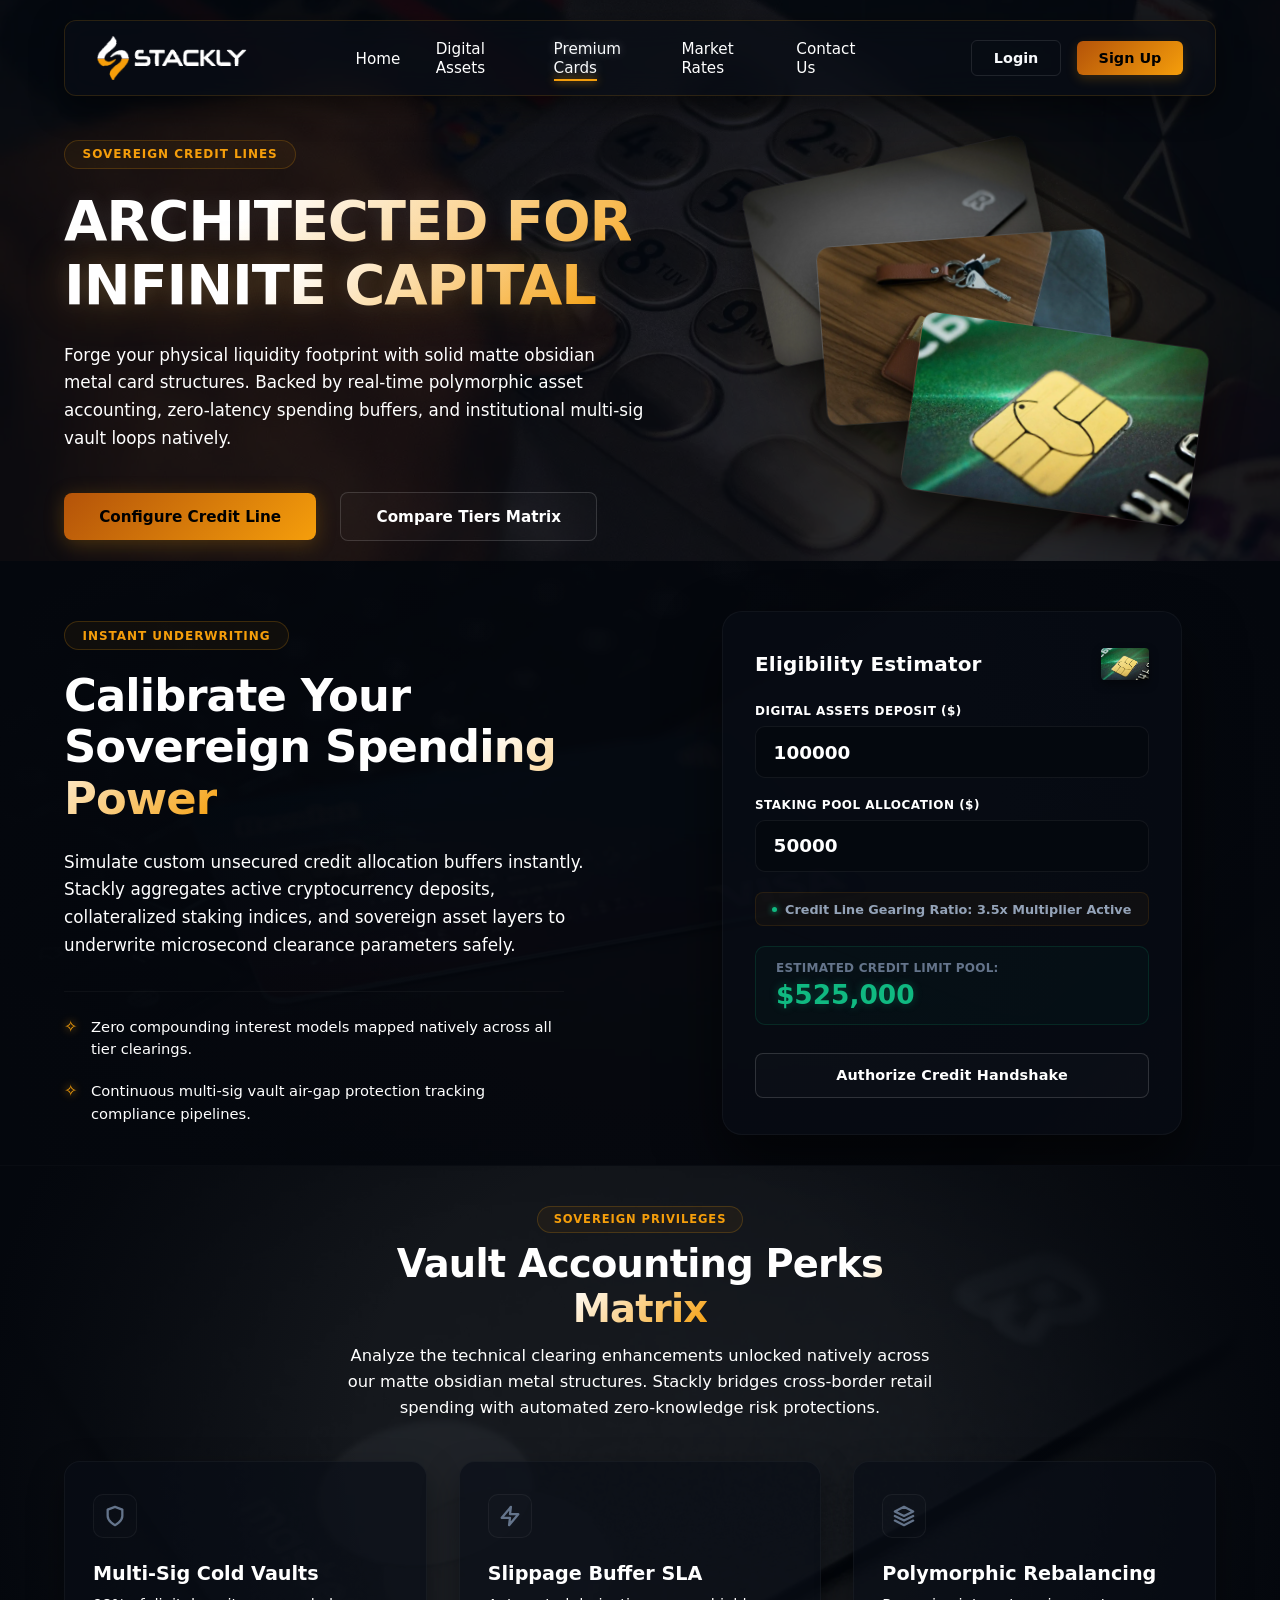
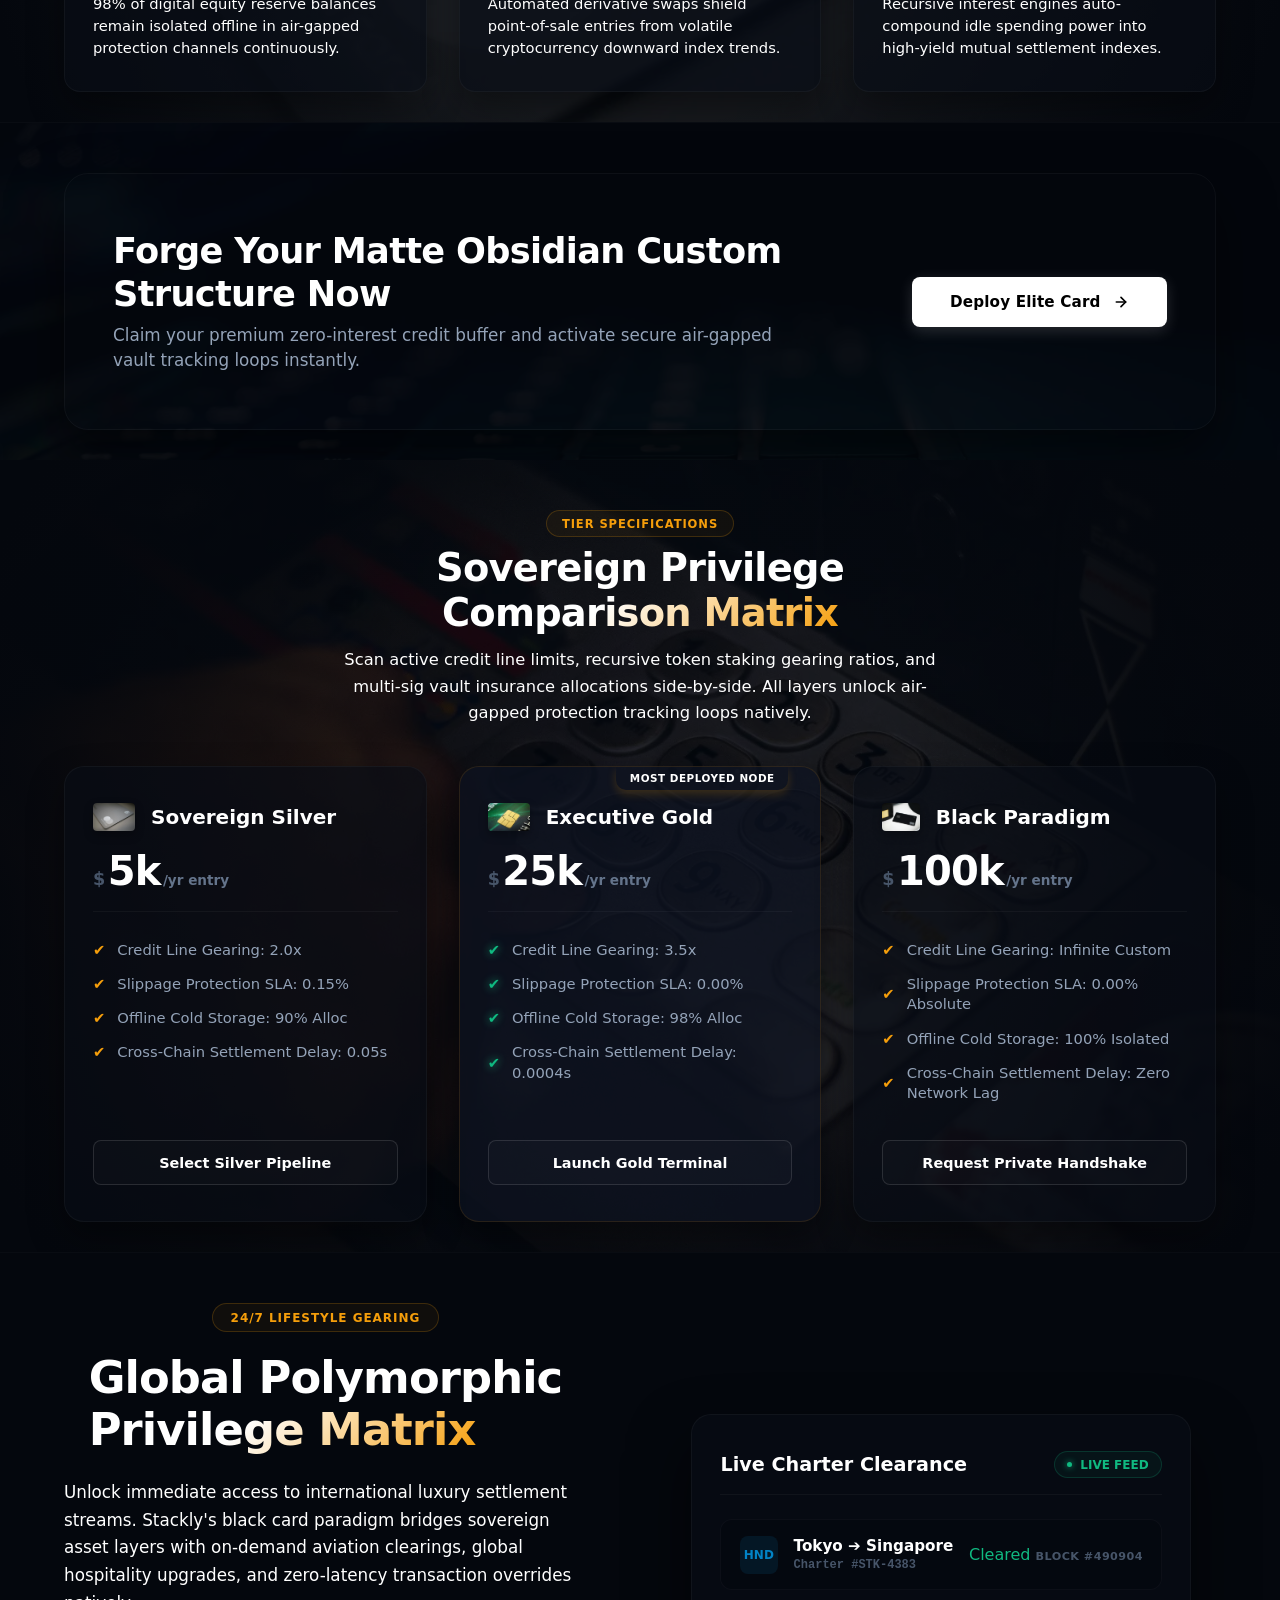
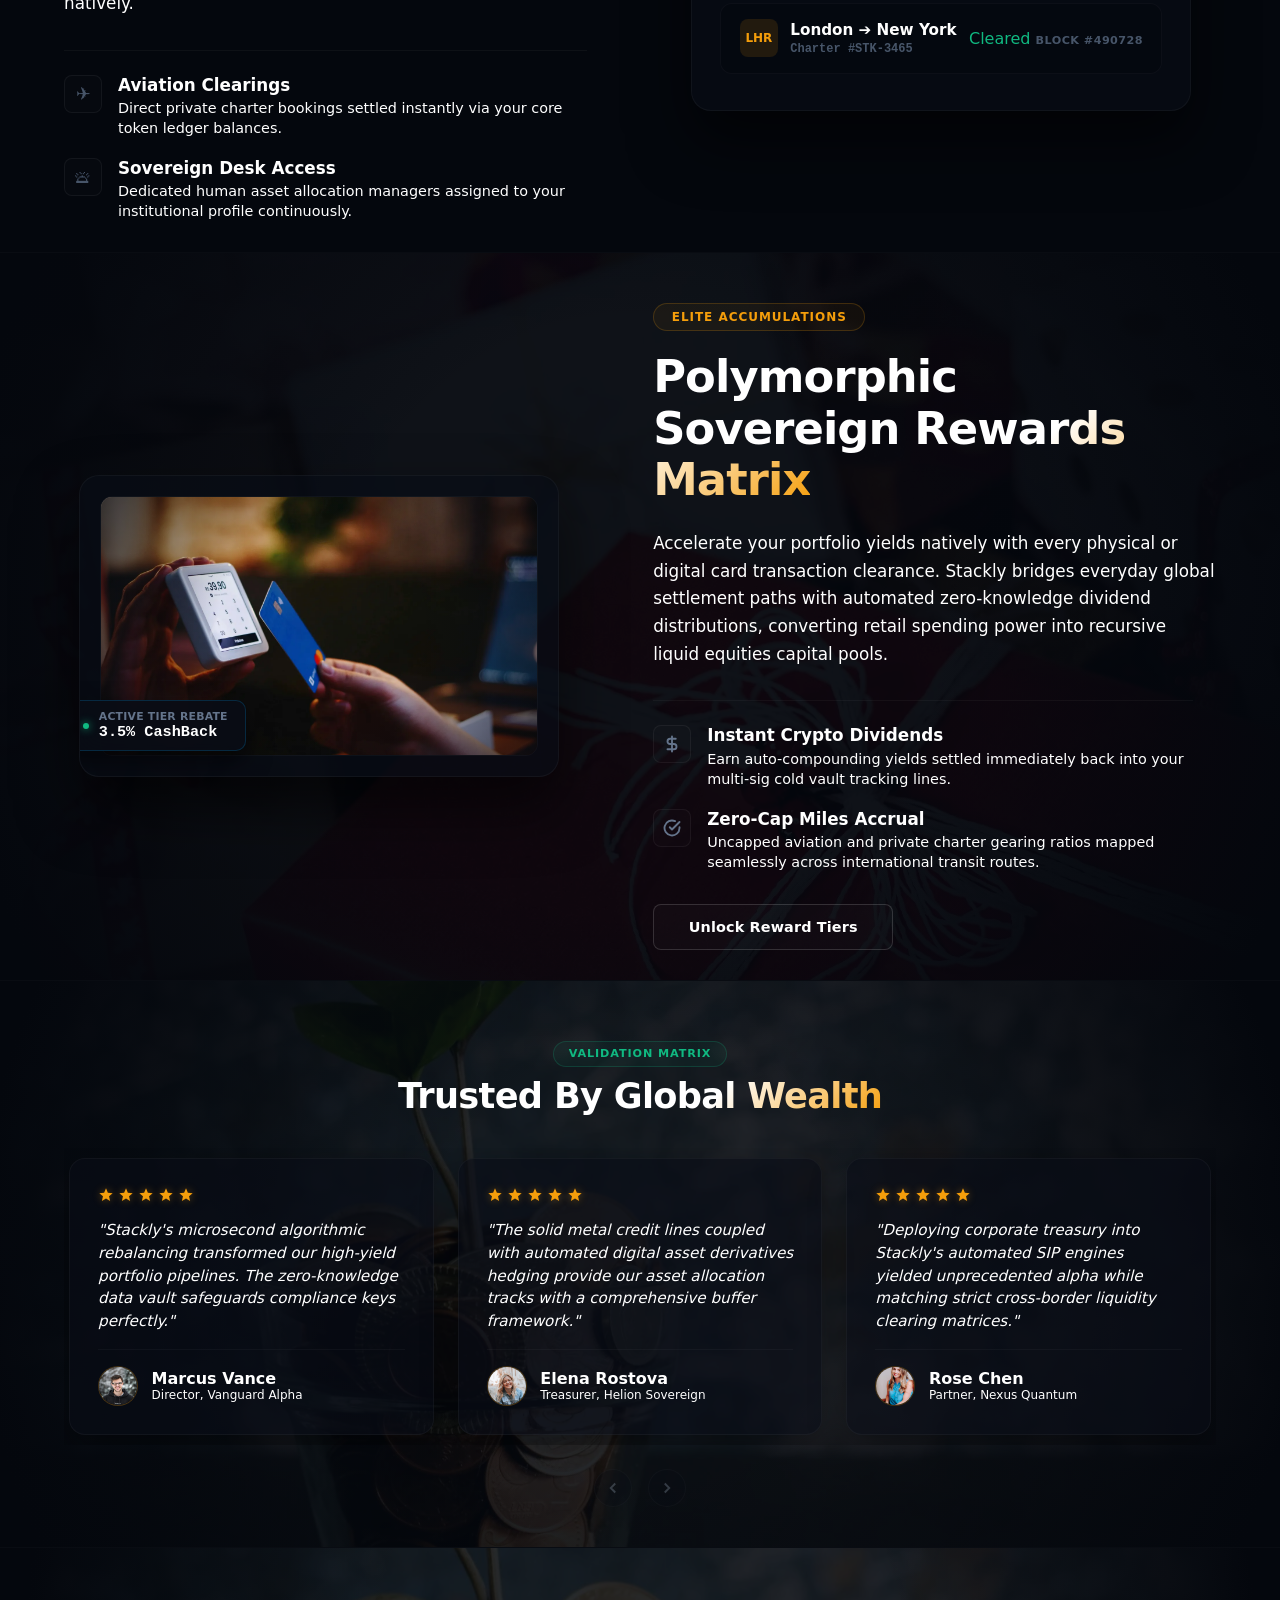
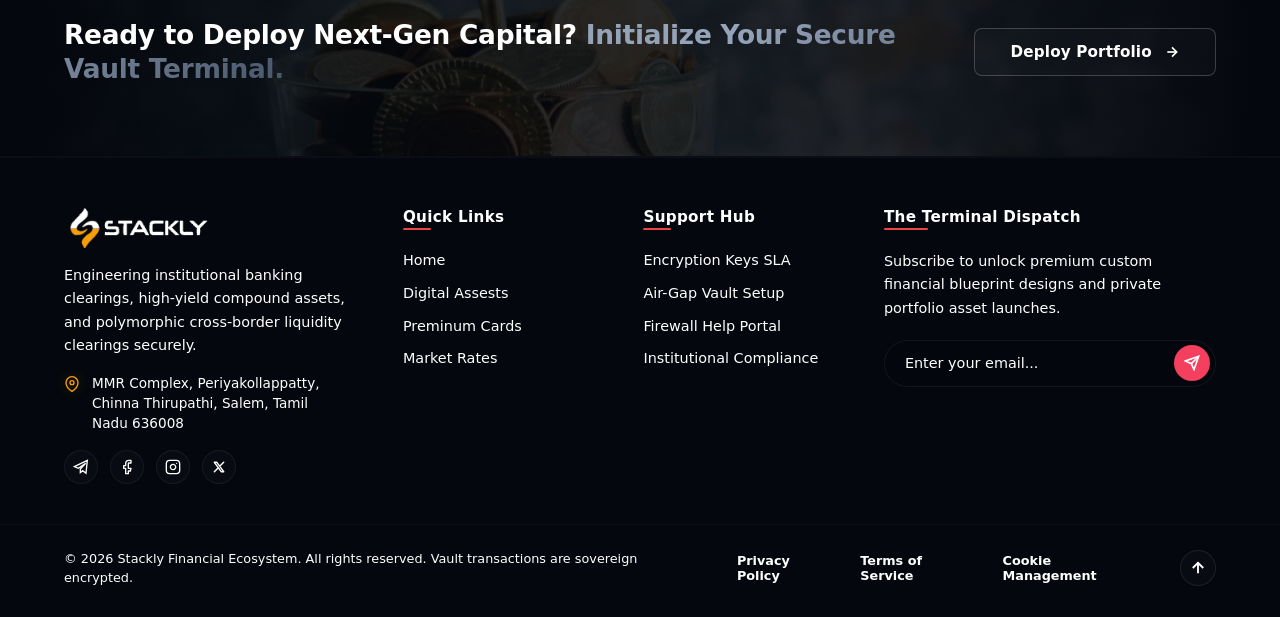
==== commit b7f8a0b2: "completed fixes" ====
--- a/cards.html
+++ b/cards.html
@@ -211,7 +211,7 @@
             closeMenu(); // Safeguard: shut open drawers before navigation transitions
             
             const interfaceSegmentName = link.textContent.trim() || "Secure Gateway Module";
-            alert(`🔍 Stackly Route Monitor:\n\n"${interfaceSegmentName}" has been routed into a 404 navigation point safely!`);
+           ;
             window.location.href = "404.html";
         });
     });
@@ -425,7 +425,7 @@
 
 .cards-paragraph {
     font-size: 1.05rem;
-    color: #94a3b8;
+    color: white;
     line-height: 1.65;
     margin-bottom: 2.5rem;
     max-width: 580px;
@@ -434,7 +434,7 @@
     opacity: 0;
 }
 .cards-paragraph:hover {
-    color: #ffffff;
+    color: #f59e0b;
     text-shadow: 0 0 10px rgba(245, 158, 11, 0.35); /* Amber typographical text glow bloom on hover */
 }
 
@@ -637,7 +637,7 @@
     
     <!-- Zone 1: Ambient Backdrop Canvas Configuration -->
     <div class="eligibility-bg-canvas">
-        <img src="./Assets/analytics-grid-bg.webp" alt="Stackly Distributed Financial Architecture Shading Grid" class="eligibility-vector-backing">
+        <img src="./Assests/credit card.webp" alt="Stackly Distributed Financial Architecture Shading Grid" class="eligibility-vector-backing">
         <div class="eligibility-masking-shade"></div>
     </div>
 
@@ -790,11 +790,11 @@
 }
 
 .eligibility-paragraph {
-    font-size: 1.05rem; color: #94a3b8; line-height: 1.65; margin-bottom: 2rem; max-width: 580px;
+    font-size: 1.05rem; color: white; line-height: 1.65; margin-bottom: 2rem; max-width: 580px;
     transition: color 0.3s ease, text-shadow 0.3s ease;
 }
 .eligibility-paragraph:hover {
-    color: #ffffff; text-shadow: 0 0 10px rgba(245, 158, 11, 0.35); /* Amber typographical text glow bloom on hover */
+    color: #f59e0b; text-shadow: 0 0 10px rgba(245, 158, 11, 0.35); /* Amber typographical text glow bloom on hover */
 }
 
 /* Technical feature lists points entries block */
@@ -808,7 +808,7 @@
 }
 .eligibility-feature-node { display: flex; align-items: flex-start; gap: 0.85rem; text-align: left; }
 .feat-icon-bullet { color: #f59e0b; font-weight: 800; line-height: 1; margin-top: 0.15rem; filter: drop-shadow(0 0 4px #f59e0b); }
-.feat-desc-text { font-size: 0.92rem; color: #64748b; line-height: 1.5; font-weight: 500; }
+.feat-desc-text { font-size: 0.92rem; color: white; line-height: 1.5; font-weight: 500; }
 
 /* --- COLUMN B: HIGH TECH CALCULATOR PANEL CARD ENGINE --- */
 .eligibility-calculator-block {
@@ -843,7 +843,7 @@
 
 /* Input boxes fields systems styles configuration */
 .estimator-input-box { display: flex; flex-direction: column; gap: 0.5rem; margin-bottom: 1.25rem; }
-.estimator-input-box label { font-size: 0.75rem; font-weight: 600; color: #64748b; text-transform: uppercase; letter-spacing: 0.04em; }
+.estimator-input-box label { font-size: 0.75rem; font-weight: 600; color:white; text-transform: uppercase; letter-spacing: 0.04em; }
 .estimator-input-row { display: flex; background: rgba(4, 7, 13, 0.6); border: 1px solid rgba(255,255,255,0.06); border-radius: 10px; padding: 0.25rem; transition: border-color 0.3s; }
 .estimator-input-row:focus-within { border-color: #f59e0b; }
 .estimator-input-row input { width: 100%; background: transparent; border: none; outline: none; padding: 0.65rem 0.85rem; color: #ffffff; font-size: 1.15rem; font-weight: 700; }
@@ -1087,7 +1087,7 @@
 }
 .cfeats-summary {
     font-size: 1.02rem;
-    color: #64748b;
+    color: white;
     line-height: 1.6;
 }
 
@@ -1158,7 +1158,7 @@
 
 .cfeats-node-desc {
     font-size: 0.92rem;
-    color: #94a3b8;
+    color: white;
     line-height: 1.5;
 }
 
@@ -1216,7 +1216,7 @@
     
     <!-- Zone 1: Ambient Canvas Backdrop Configurations -->
     <div class="cards-cta-bg-canvas">
-        <img src="./Assets/cta-matrix-shading.webp" alt="Stackly Distributed Clearing Network Backdrop Grid" class="cards-cta-vector-backing">
+        <img src="./Assests/digi locker.webp" alt="Stackly Distributed Clearing Network Backdrop Grid" class="cards-cta-vector-backing">
         <div class="cards-cta-masking-shade"></div>
     </div>
 
@@ -1628,7 +1628,7 @@
 }
 .matrix-summary {
     font-size: 1.02rem;
-    color: #64748b;
+    color: white;
     line-height: 1.6;
 }
 
@@ -1774,7 +1774,7 @@
     position: absolute;
     top: 0; right: 2rem;
     background: linear-gradient(135deg, #b45309 0%, #f59e0b 100__);
-    color: #000000;
+    color: white;
     font-size: 0.65rem;
     font-weight: 800;
     text-transform: uppercase;
@@ -1963,14 +1963,14 @@
 
 .concierge-paragraph {
     font-size: 1.05rem; 
-    color: #94a3b8; 
+    color: white; 
     line-height: 1.65; 
     margin-bottom: 2rem; /* Reduced margin spacer before perks board */
     max-width: 580px;
     transition: color 0.3s ease, text-shadow 0.3s ease;
 }
 .concierge-paragraph:hover {
-    color: #ffffff; 
+    color: #f59e0b; 
     text-shadow: 0 0 10px rgba(245, 158, 11, 0.35); /* Soft gold text halo glow */
 }
 
@@ -2012,7 +2012,7 @@
 }
 .perk-text-stack { display: flex; flex-direction: column; gap: 0.2rem; text-align: left; }
 .perk-node-title { font-size: 1.05rem; font-weight: 700; color: #ffffff; }
-.perk-node-desc { font-size: 0.9rem; color: #64748b; line-height: 1.4; }
+.perk-node-desc { font-size: 0.9rem; color: white; line-height: 1.4; }
 
 /* FIXED ACTION LINK BUTTON POSITION SETUP */
 .concierge-audit-btn.left-aligned-btn {
@@ -2449,11 +2449,11 @@
 }
 
 .crewards-paragraph {
-    font-size: 1.05rem; color: #94a3b8; line-height: 1.65; margin-bottom: 2rem; max-width: 580px;
+    font-size: 1.05rem; color: white; line-height: 1.65; margin-bottom: 2rem; max-width: 580px;
     transition: color 0.3s ease, text-shadow 0.3s ease;
 }
 .crewards-paragraph:hover {
-    color: #ffffff; text-shadow: 0 0 10px rgba(245, 158, 11, 0.35); /* Soft gold text glow bloom on hover */
+    color: #f59e0b; text-shadow: 0 0 10px rgba(245, 158, 11, 0.35); /* Soft gold text glow bloom on hover */
 }
 
 /* Benefit perks bullets array panel list setup */
@@ -2473,7 +2473,7 @@
 }
 .crewards-text-stack-perk { display: flex; flex-direction: column; gap: 0.2rem; text-align: left; }
 .crewards-perk-title { font-size: 1.05rem; font-weight: 700; color: #ffffff; }
-.crewards-perk-desc { font-size: 0.9rem; color: #64748b; line-height: 1.4; }
+.crewards-perk-desc { font-size: 0.9rem; color: white; line-height: 1.4; }
 
 /* FIXED ACTION LINK BUTTON POSITION SETUP FLUSH AT BOTTOM OF STACK */
 .crewards-audit-btn.left-aligned-btn {
@@ -3231,13 +3231,13 @@
         </div>
 
         <!-- Column 2: Capital Products Directory Group -->
-        <div class="footer-links-column">
+         <div class="footer-links-column">
             <h4 class="directory-title">Quick Links</h4>
             <ul class="directory-list-stack">
-                <li><a href="#services" class="directory-item">Mutual Funds Alpha</a></li>
-                <li><a href="#liquidity" class="directory-item">SIP Compound Engines</a></li>
-                <li><a href="#features" class="directory-item">Quantum Trading Gates</a></li>
-                <li><a href="#cards" class="directory-item">Premium Credit Lines</a></li>
+                <li><a href="index.html" class="directory-item">Home</a></li>
+                <li><a href="digitalassests.html" class="directory-item">Digital Assests</a></li>
+                <li><a href="cards.html" class="directory-item">Preminum Cards</a></li>
+                <li><a href="rates.html" class="directory-item">Market Rates</a></li>
             </ul>
         </div>
 
@@ -3247,7 +3247,7 @@
             <ul class="directory-list-stack">
                 <li><a href="404.html" class="directory-item">Encryption Keys SLA</a></li>
                 <li><a href="404.html" class="directory-item">Air-Gap Vault Setup</a></li>
-                <li><a href="#security" class="directory-item">Firewall Help Portal</a></li>
+                <li><a href="404.html" class="directory-item">Firewall Help Portal</a></li>
                 <li><a href="404.html" class="directory-item">Institutional Compliance</a></li>
             </ul>
         </div>
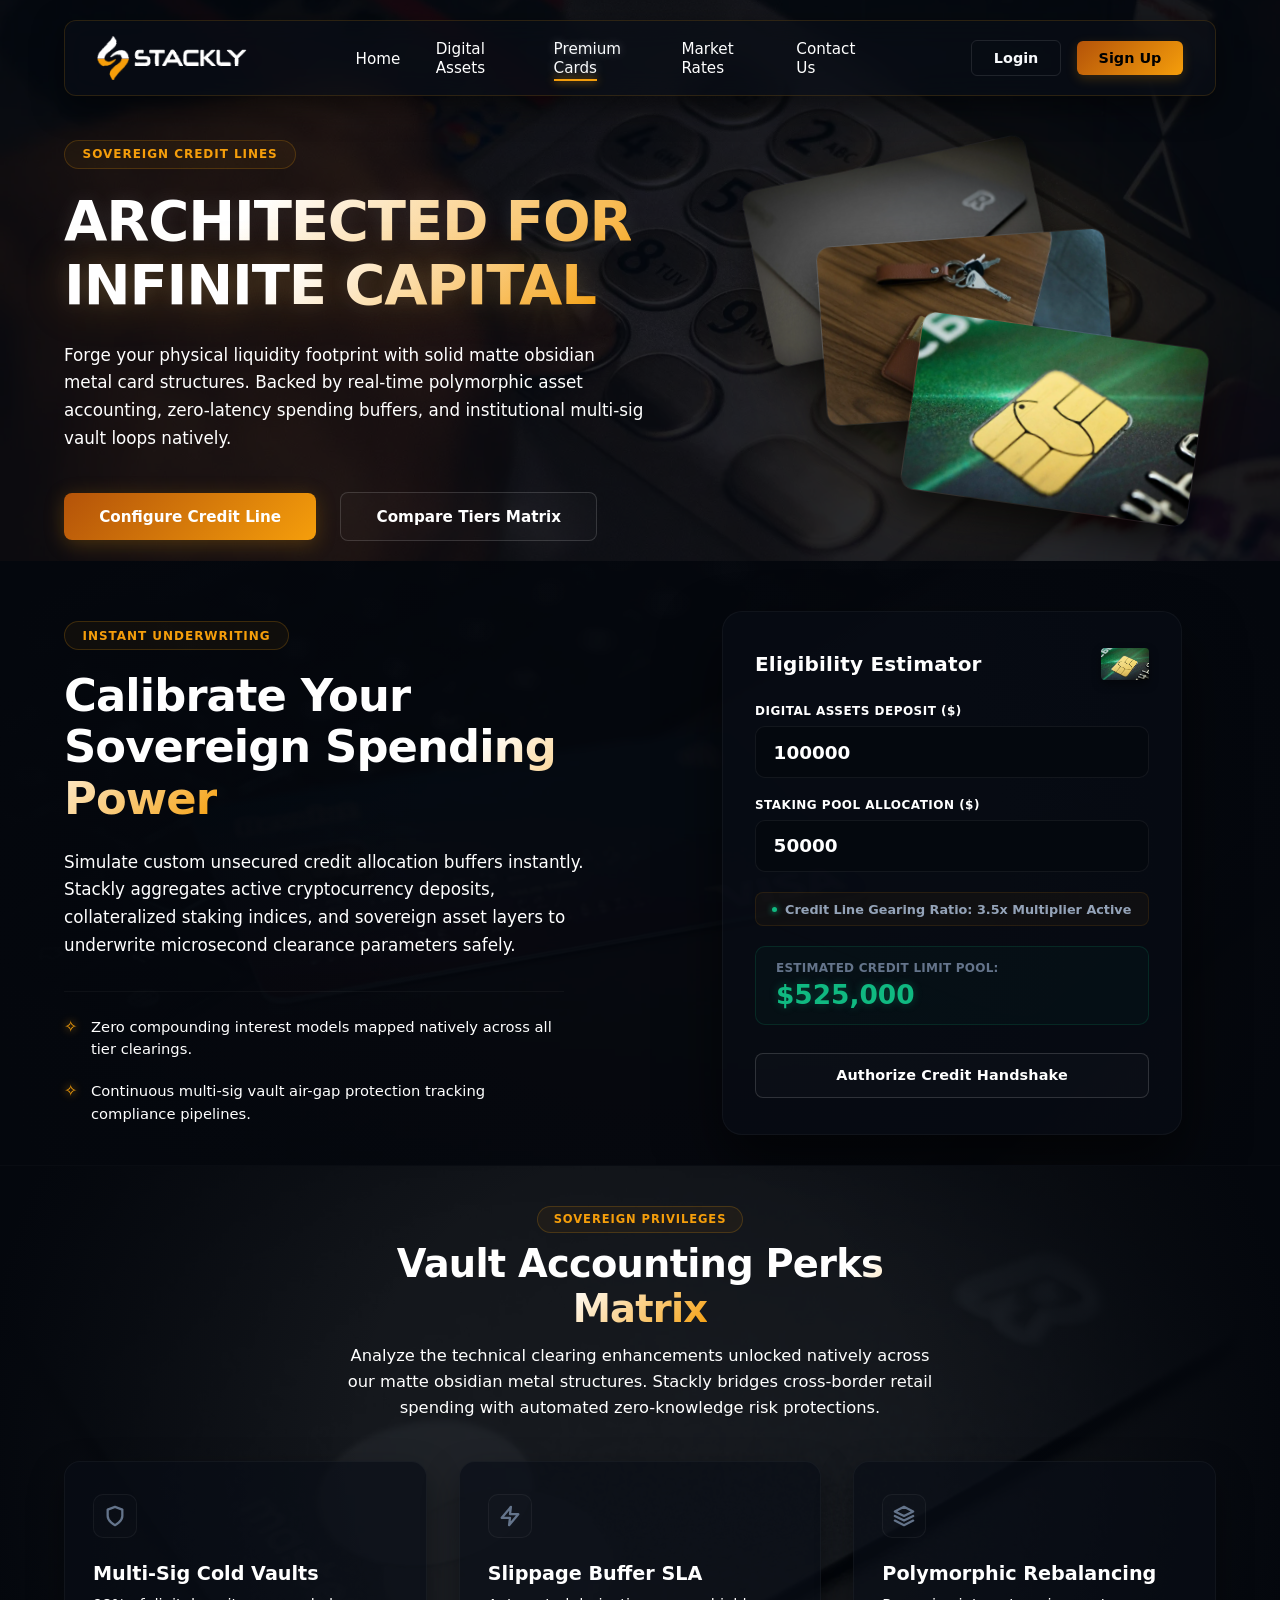
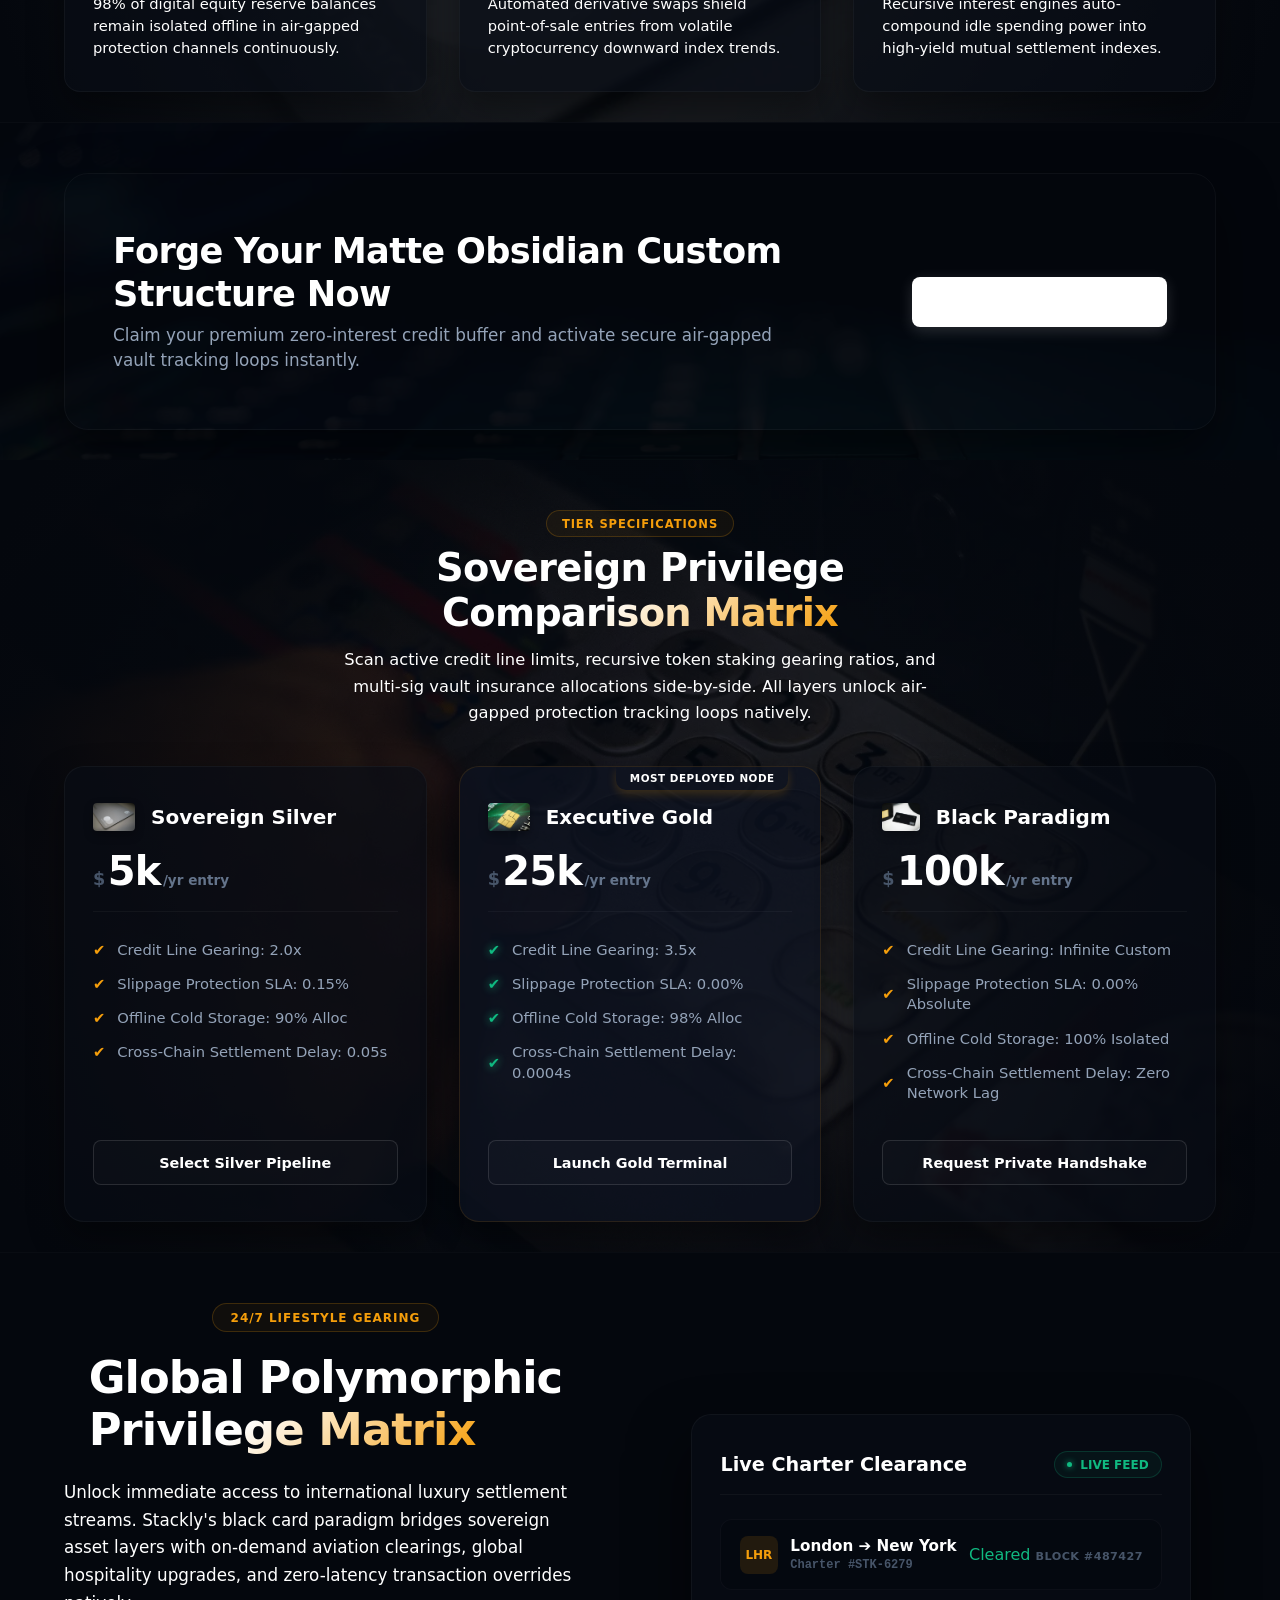
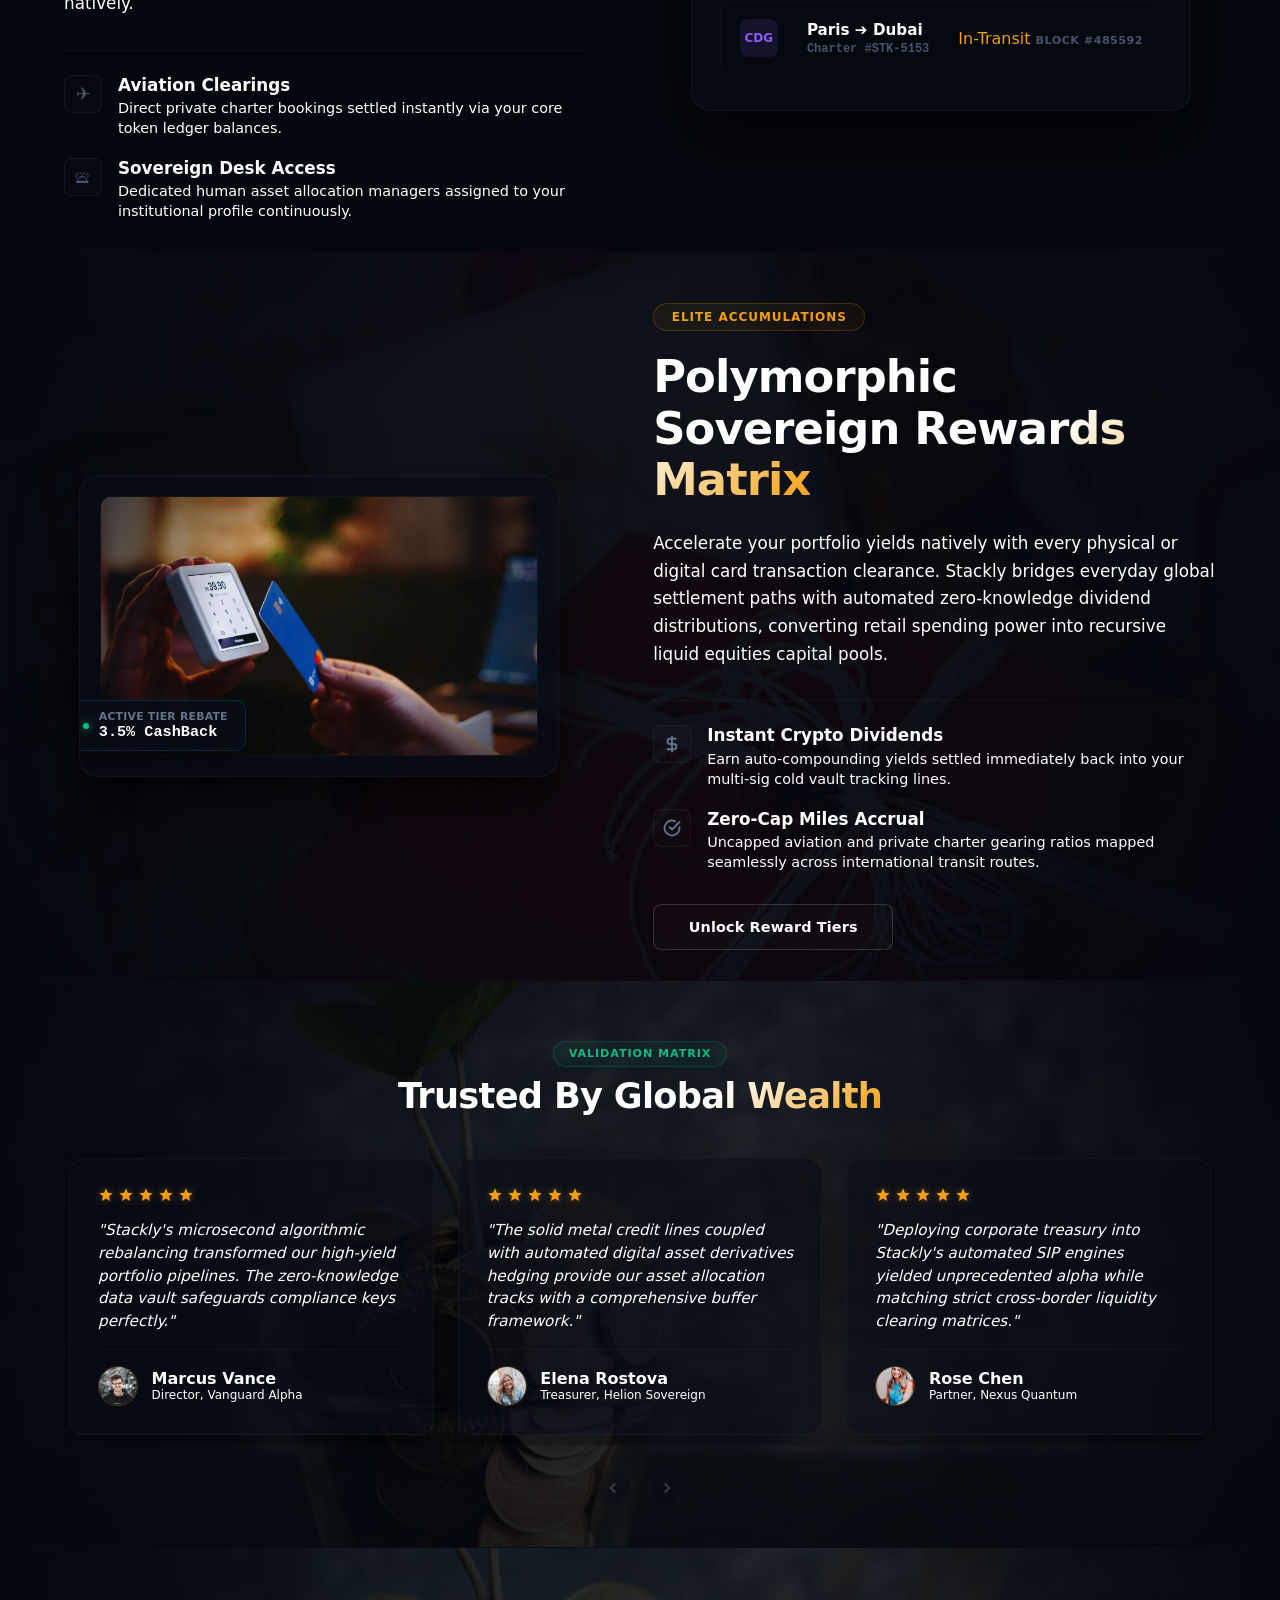
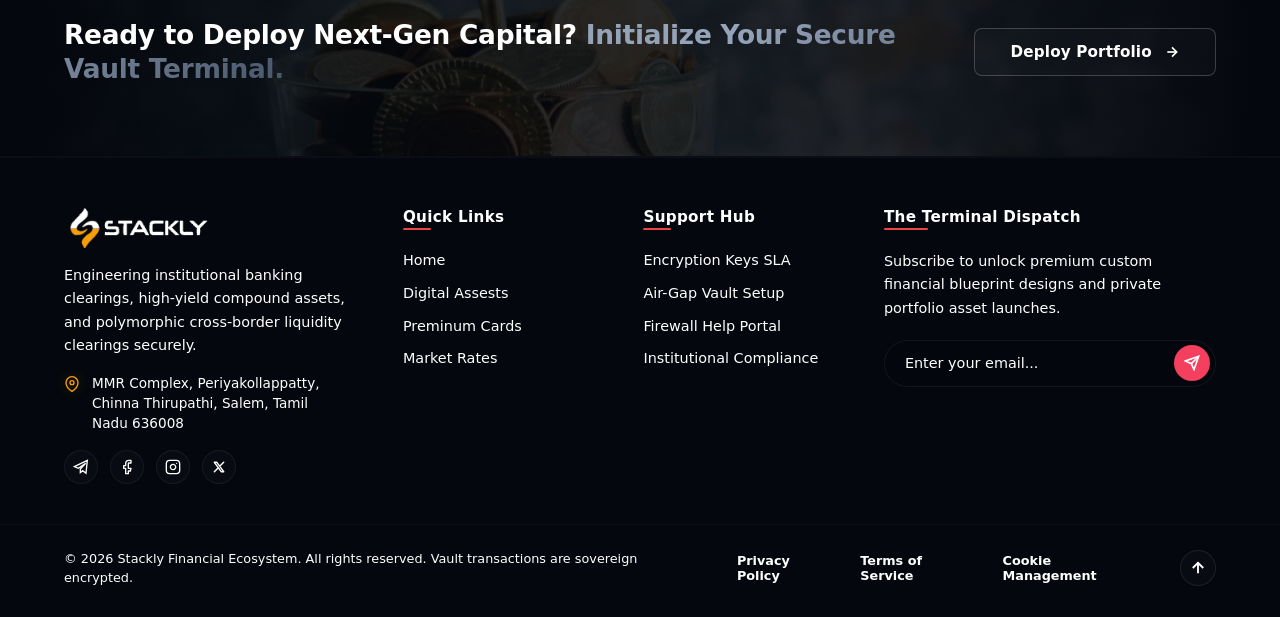
==== commit 4425f8f7: "Completed" ====
--- a/cards.html
+++ b/cards.html
@@ -203,7 +203,7 @@
     // ==========================================================================
     // 4. GLOBAL INTERCEPTION ROUTER FOR 404 TEMPLATE TARGETS
     // ==========================================================================
-    const secureLinks404 = document.querySelectorAll('a[href="404.html"], .btn-auth');
+    const secureLinks404 = document.querySelectorAll('a[href="404.html"],');
 
     secureLinks404.forEach(link => {
         link.addEventListener('click', (event) => {
@@ -459,7 +459,7 @@
 
 .btn-gold-neon {
     background: linear-gradient(135deg, #b45309 0%, #f59e0b 100%);
-    color: #000000;
+    color: white;
     box-shadow: 0 4px 20px rgba(245, 158, 11, 0.25);
 }
 .btn-gold-neon:hover {
@@ -874,7 +874,7 @@
 }
 .estimator-card-wrapper:hover .estimator-execute-btn {
     background: linear-gradient(135deg, #b45309 0%, #f59e0b 100%);
-    color: #000000 !important; border-color: transparent; box-shadow: 0 4px 15px rgba(245, 158, 11, 0.35);
+    color: white !important; border-color: transparent; box-shadow: 0 4px 15px rgba(245, 158, 11, 0.35);
 }
 
 @keyframes estPulseBlink { 0% { transform: scale(1); opacity: 0.5; } 100% { transform: scale(1.3); opacity: 1; box-shadow: 0 0 8px #10b981; } }
@@ -1185,7 +1185,7 @@
 
 /* Inverts inner vector paths sharply to absolute deep black inside active golden shapes */
 .cfeats-node-item:hover .cfeats-node-icon-svg {
-    color: #000000 !important;
+    color: white !important;
 }
 
 /* ==========================================================================
@@ -1386,7 +1386,7 @@
     text-align: center;
     text-decoration: none;
     background: #ffffff;
-    color: #000000;
+    color: white;
     padding: 1rem 2.4rem;
     border-radius: 8px;
     font-weight: 800;
@@ -1403,7 +1403,7 @@
 /* Transforms basic button into linear gold bar on hover events triggers */
 .cards-cta-glass-housing:hover .cards-cta-execute-btn {
     background: linear-gradient(135deg, #b45309 0%, #f59e0b 100%);
-    color: #000000 !important;
+    color: white !important;
     box-shadow: 0 6px 25px rgba(245, 158, 11, 0.5);
     transform: scale(1.02);
 }
@@ -1760,7 +1760,7 @@
 /* Transforms outline buttons into linear gold bars on hover triggers */
 .matrix-tier-card:hover .tier-routing-btn {
     background: linear-gradient(135deg, #b45309 0%, #f59e0b 100%) !important;
-    color: #000000 !important; /* Forces solid typography contrast safety maps on gold shapes activation */
+    color: white !important; /* Forces solid typography contrast safety maps on gold shapes activation */
     border-color: transparent;
     box-shadow: 0 4px 15px rgba(245, 158, 11, 0.35);
 }
@@ -2040,7 +2040,7 @@
 .concierge-text-cluster:hover .concierge-audit-btn.left-aligned-btn,
 .concierge-audit-btn.left-aligned-btn:hover {
     background: linear-gradient(135deg, #b45309 0%, #f59e0b 100%) !important;
-    color: #000000 !important; /* Typography overrides to pure solid black against active golden overlay backdrops */
+    color: white !important; /* Typography overrides to pure solid black against active golden overlay backdrops */
     border-color: transparent !important;
     box-shadow: 0 4px 15px rgba(245, 158, 11, 0.35) !important;
     transform: translateY(-2px);
@@ -2501,7 +2501,7 @@
 .crewards-text-cluster:hover .crewards-audit-btn.left-aligned-btn,
 .crewards-audit-btn.left-aligned-btn:hover {
     background: linear-gradient(135deg, #b45309 0%, #f59e0b 100__) !important;
-    color: #000000 !important; /* Typography overrides to pure solid black against active golden overlay backdrops */
+    color: white !important; /* Typography overrides to pure solid black against active golden overlay backdrops */
     border-color: transparent !important;
     box-shadow: 0 4px 15px rgba(245, 158, 11, 0.35) !important;
     transform: translateY(-2px);
@@ -3137,7 +3137,7 @@
 /* Transforms basic outline buttons into a burning linear gold bar on row hover events triggers */
 .cta-horizon-inner-content:hover .cta-horizon-execute-btn {
     background: linear-gradient(135deg, #b45309 0%, #f59e0b 100%);
-    color: #000000 !important;
+    color: white !important;
     border-color: transparent;
     box-shadow: 0 4px 20px rgba(245, 158, 11, 0.45);
     transform: translateY(-2px);
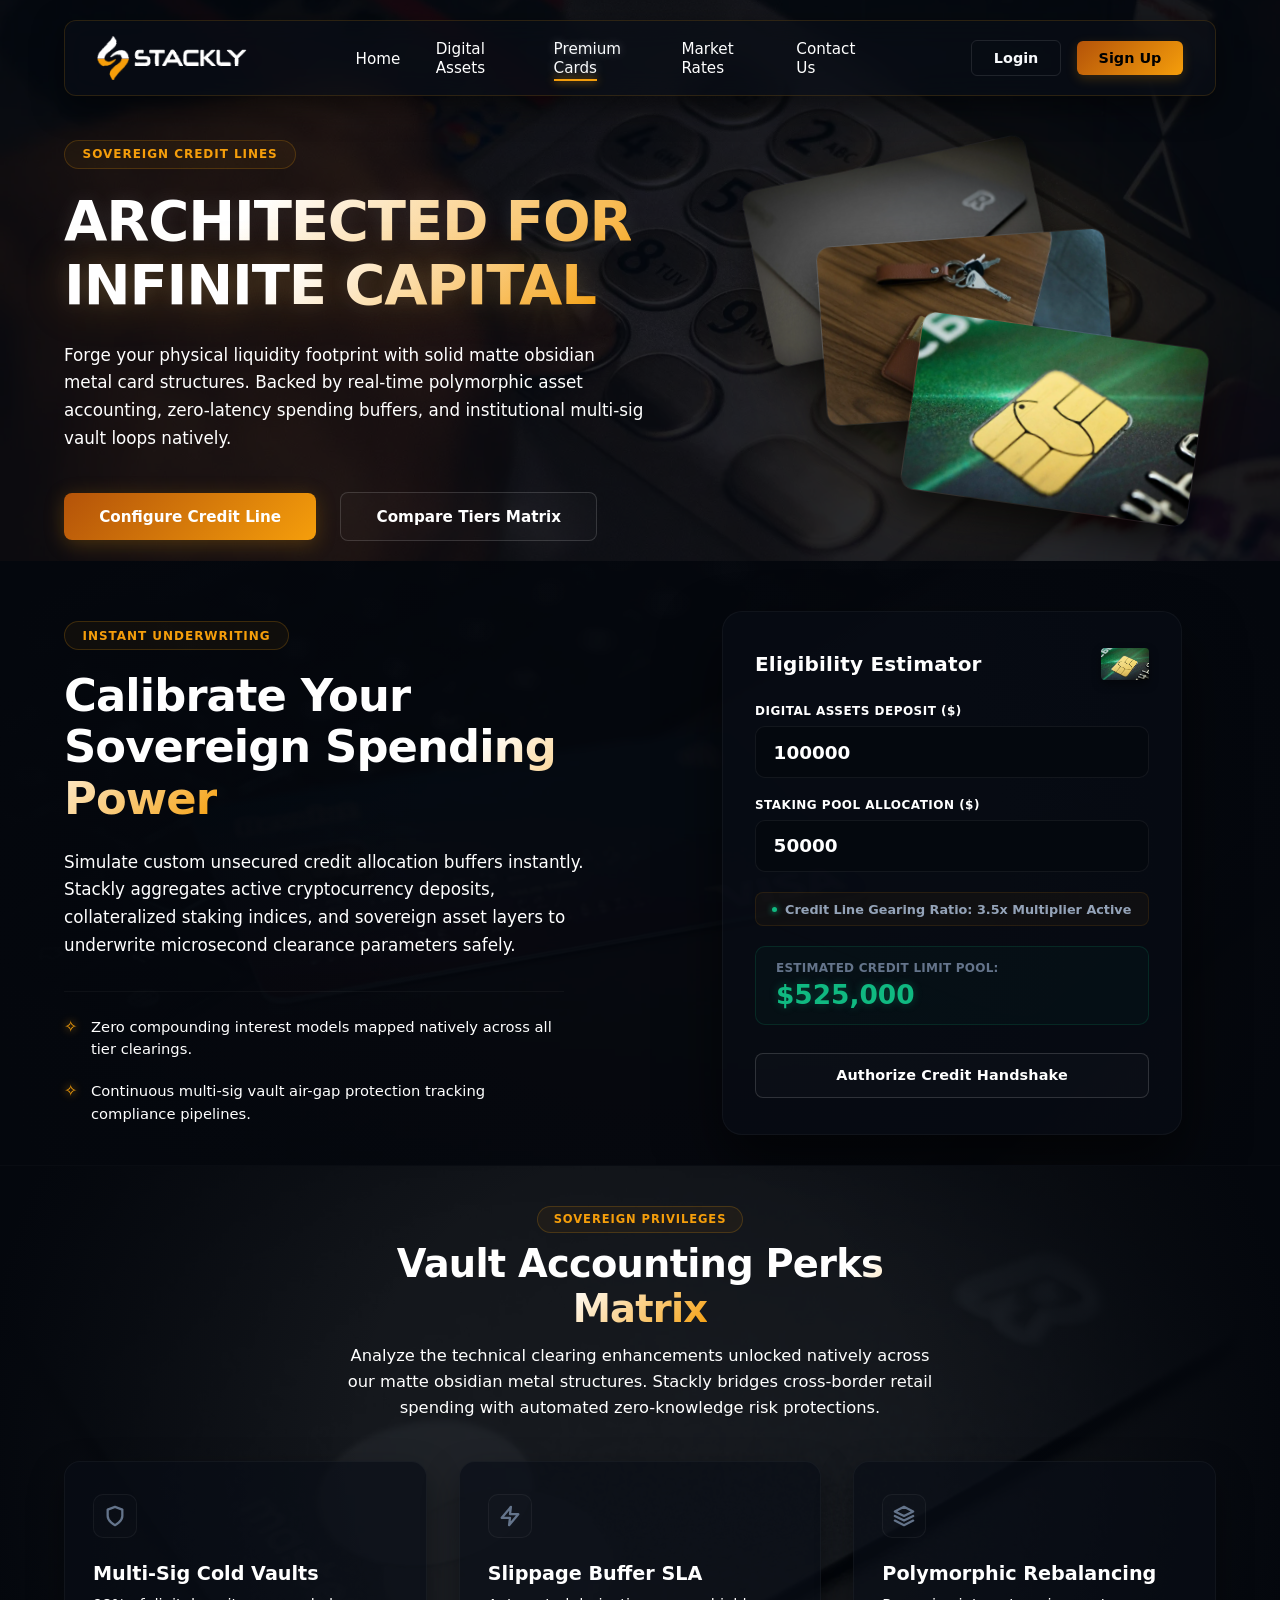
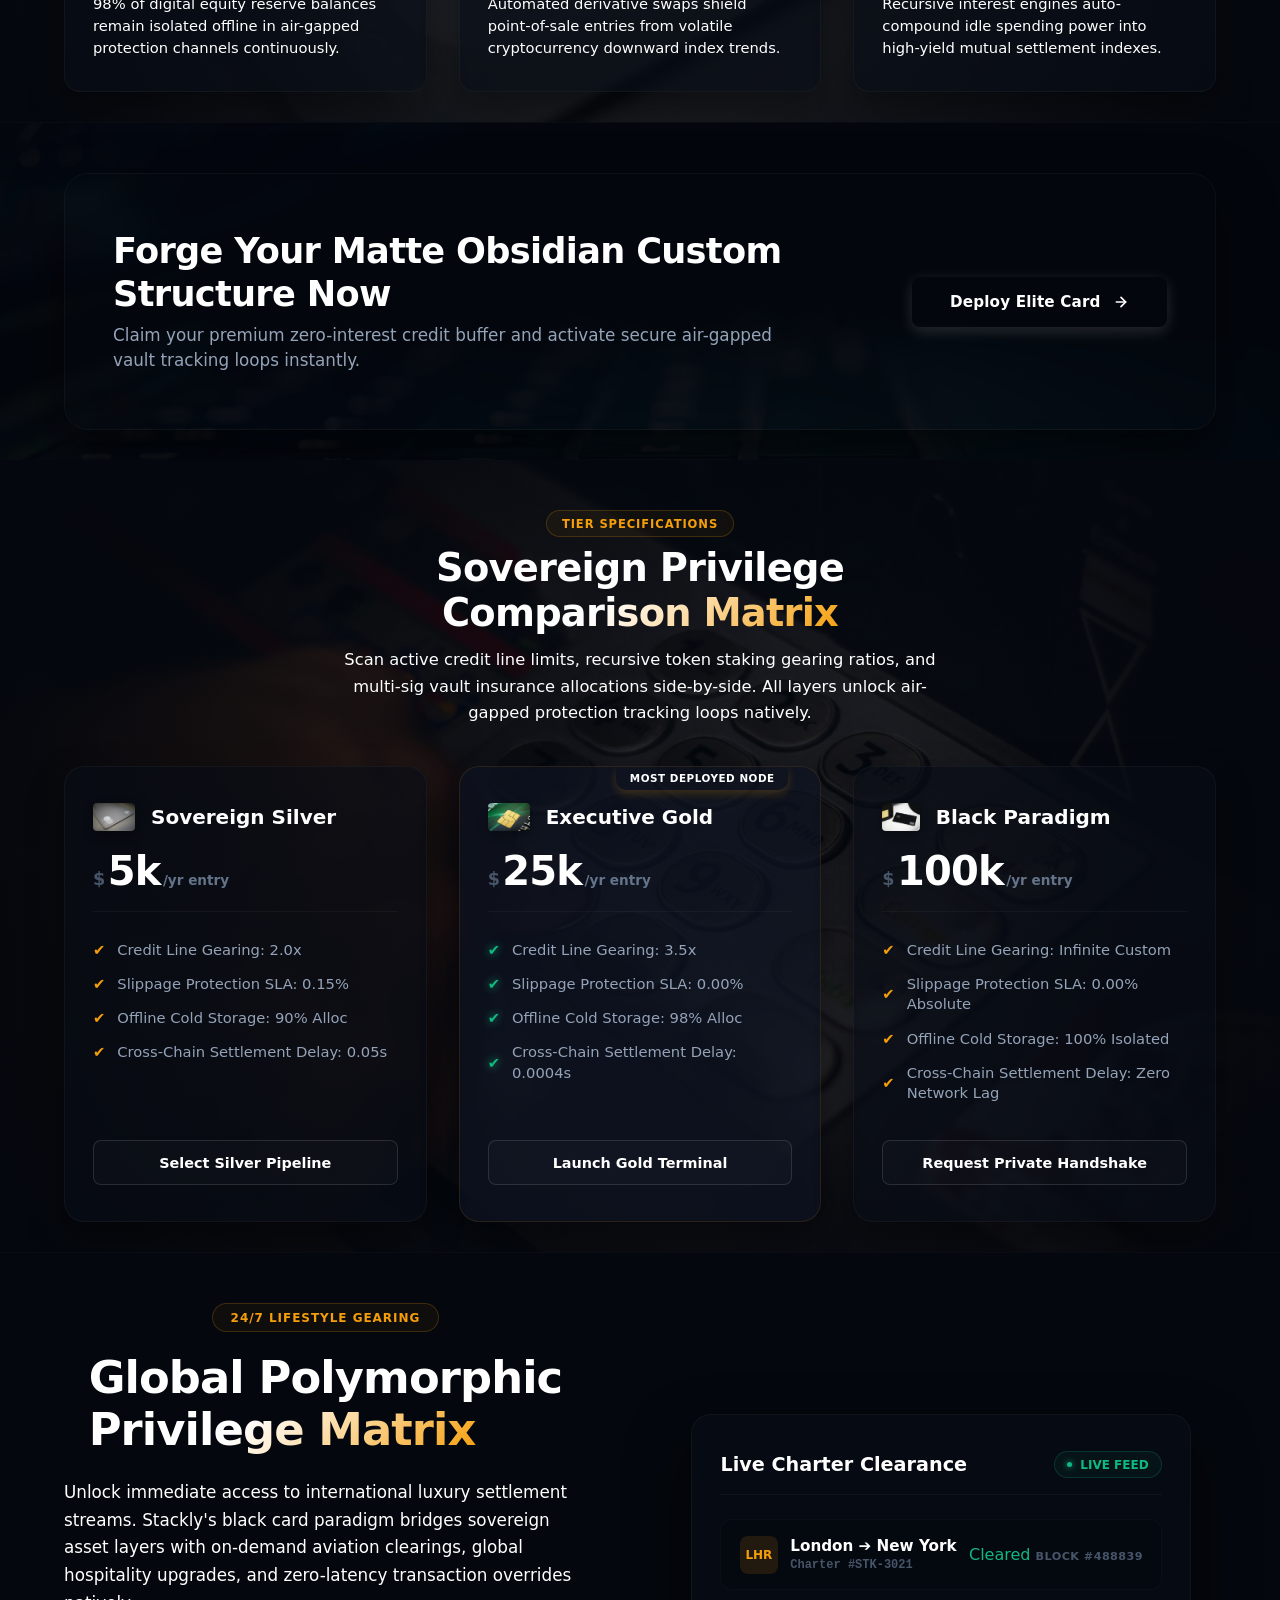
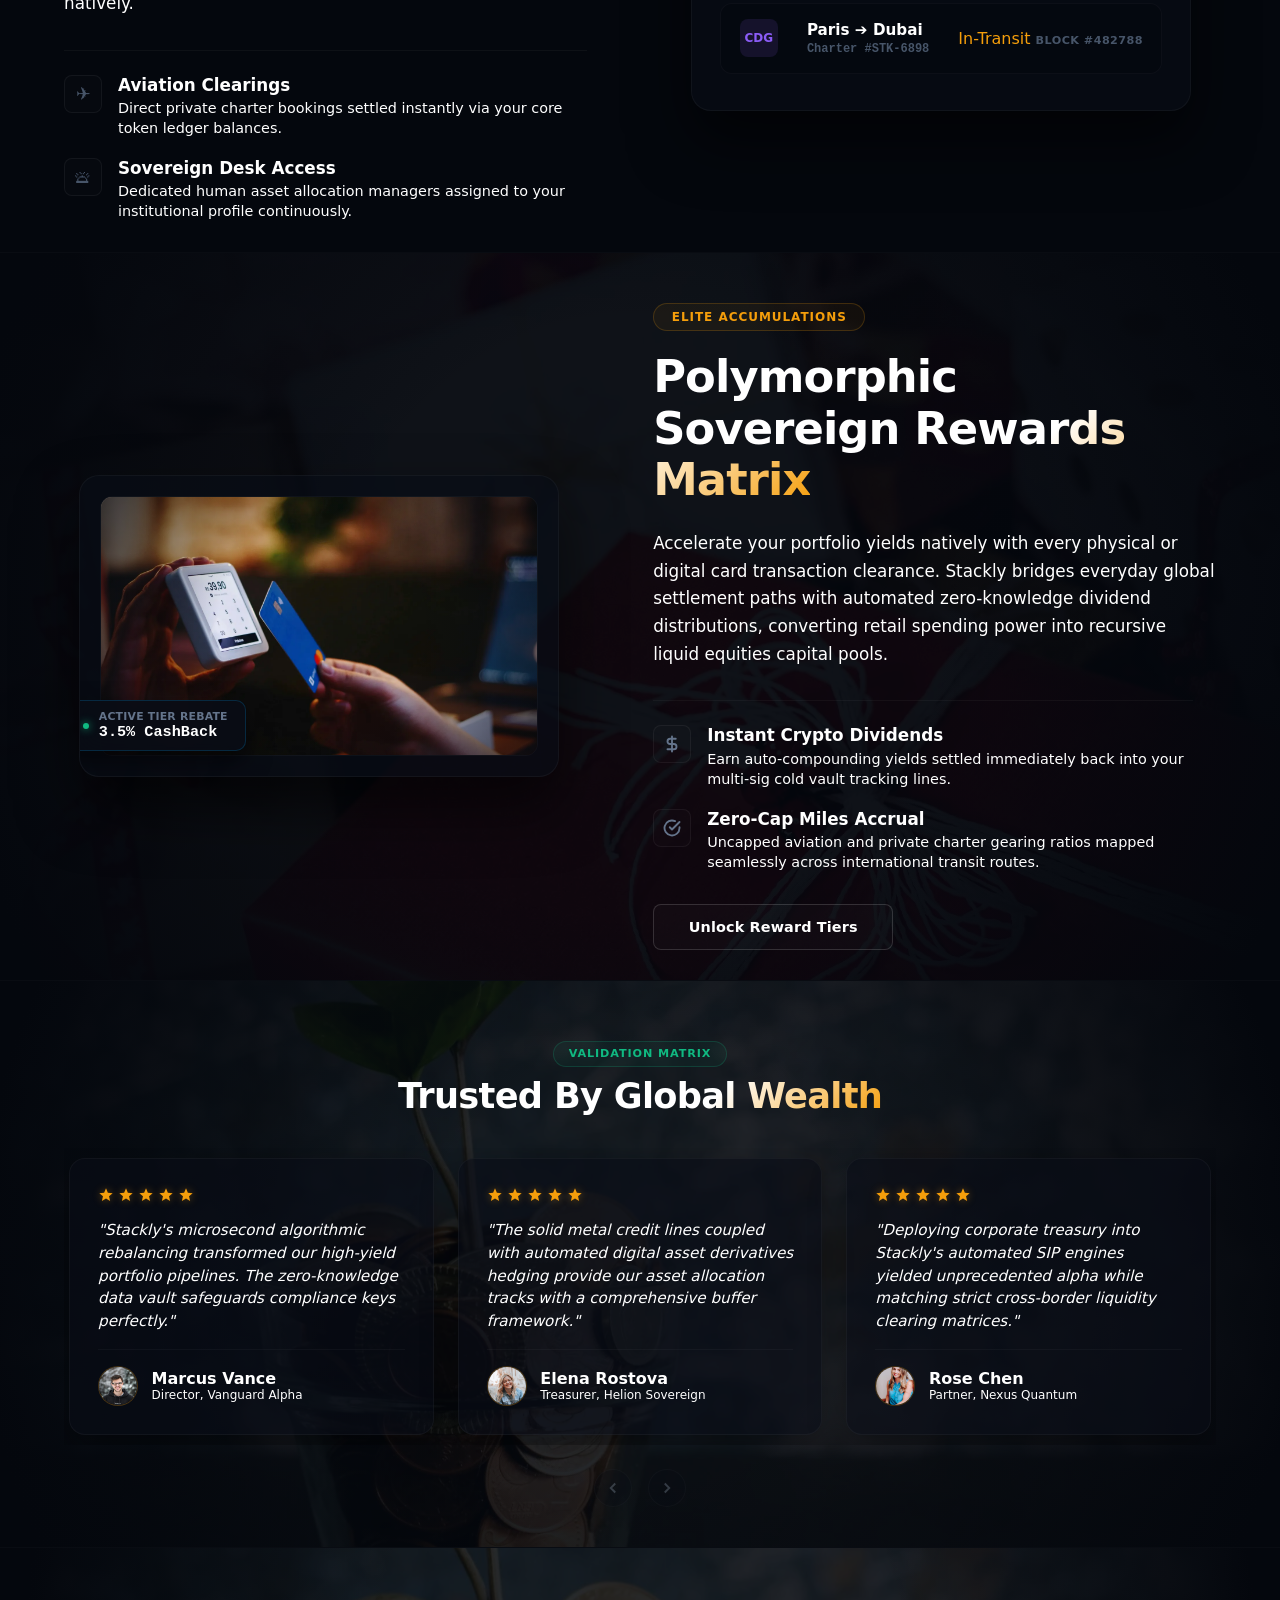
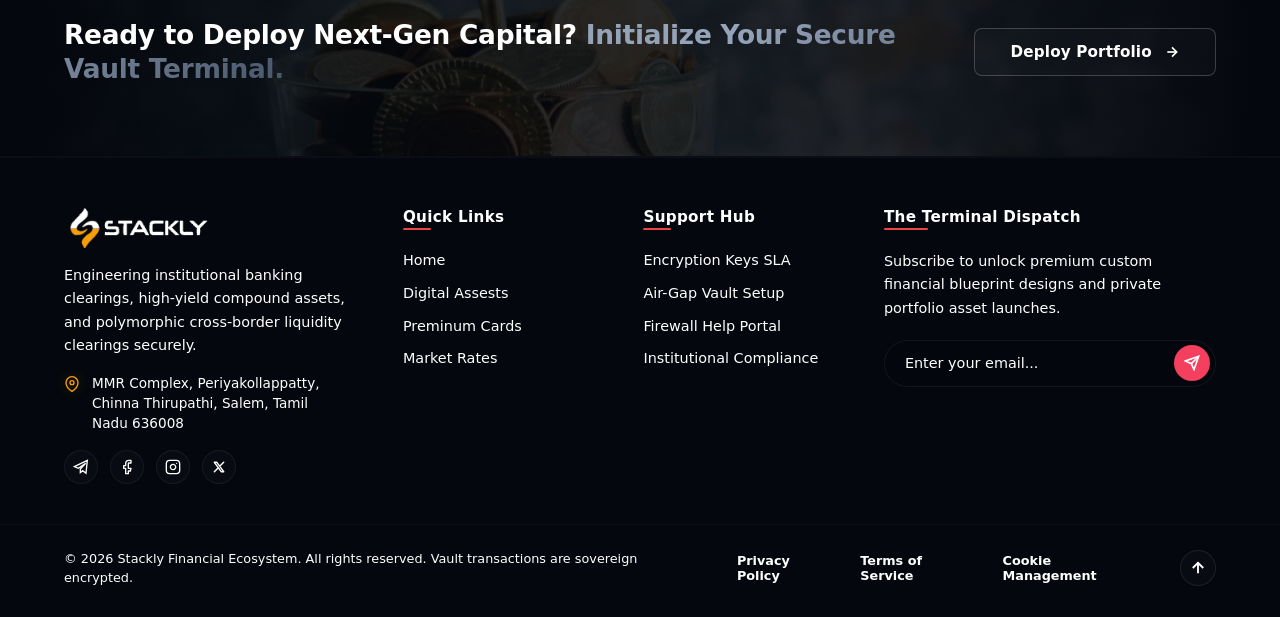
==== commit d7a641a8: "cta button color changes" ====
--- a/cards.html
+++ b/cards.html
@@ -1385,7 +1385,7 @@
     gap: 0.75rem;
     text-align: center;
     text-decoration: none;
-    background: #ffffff;
+    background:transparent;
     color: white;
     padding: 1rem 2.4rem;
     border-radius: 8px;
